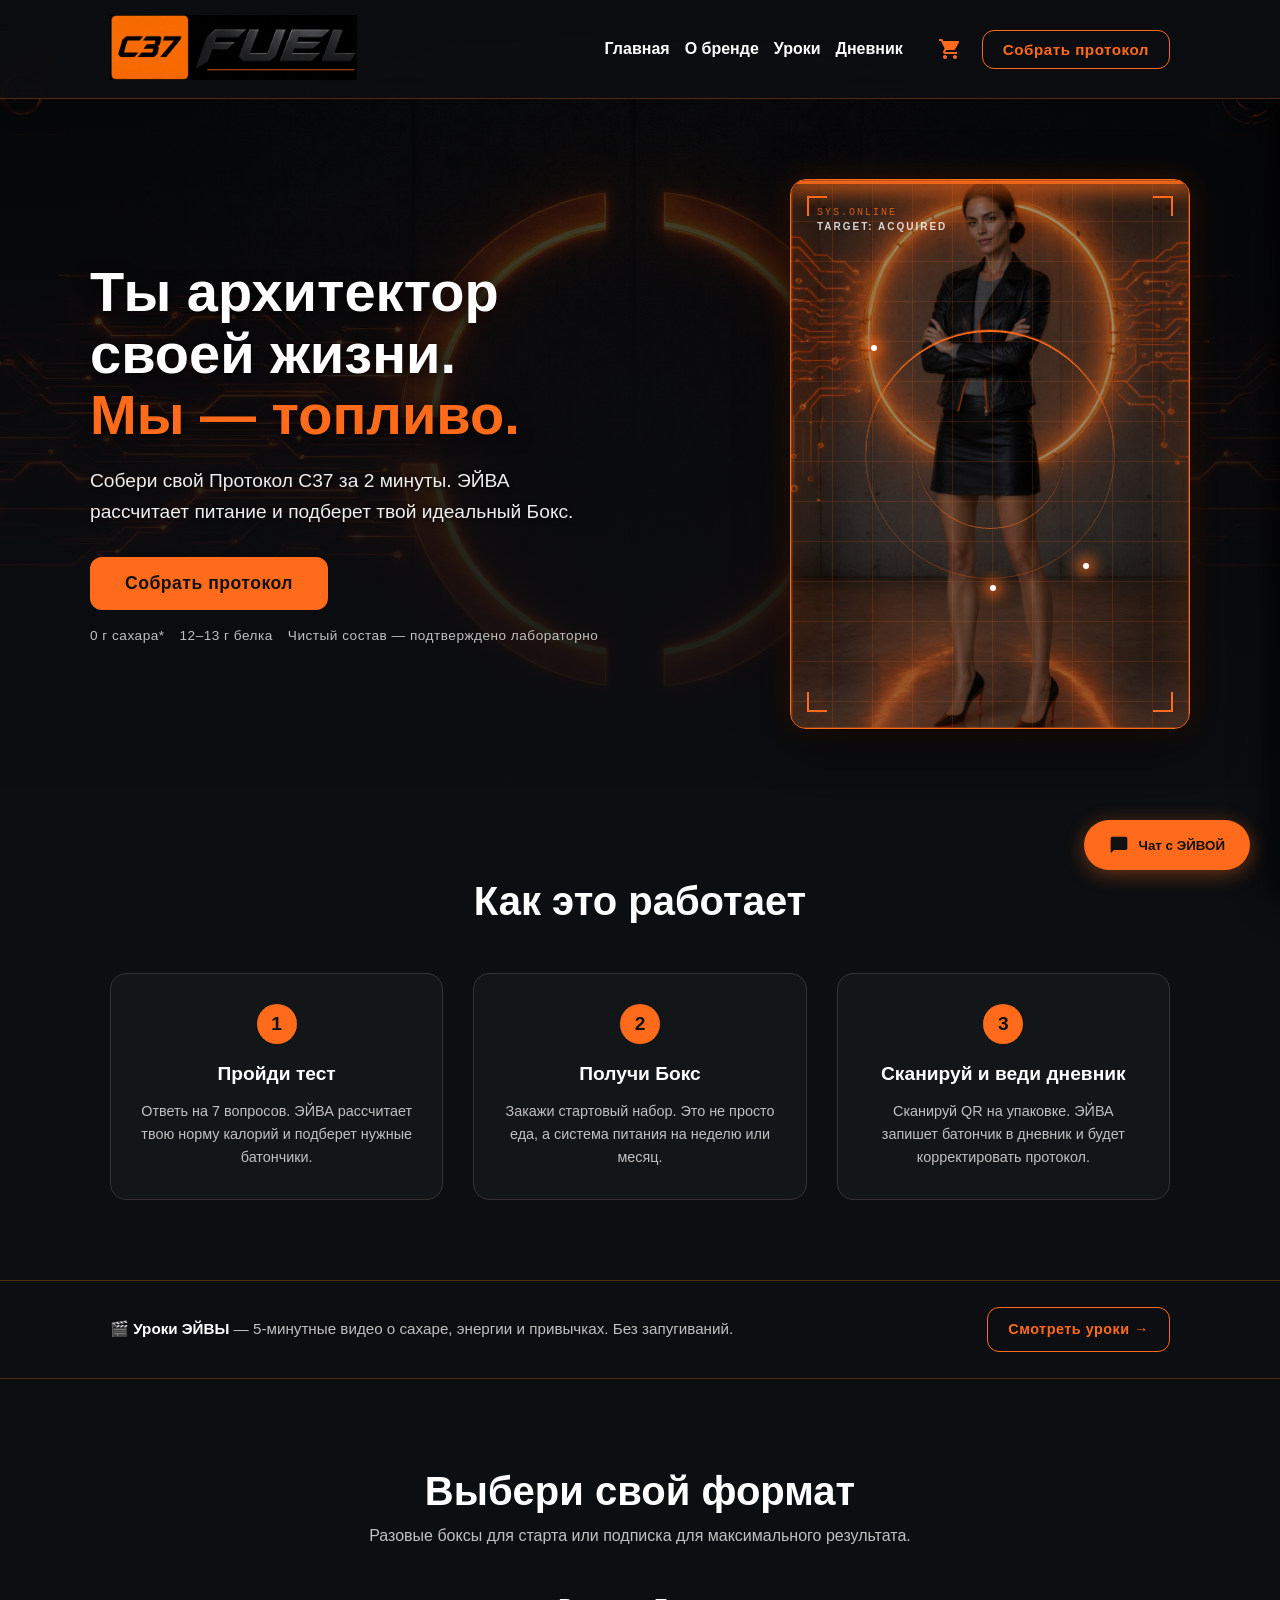
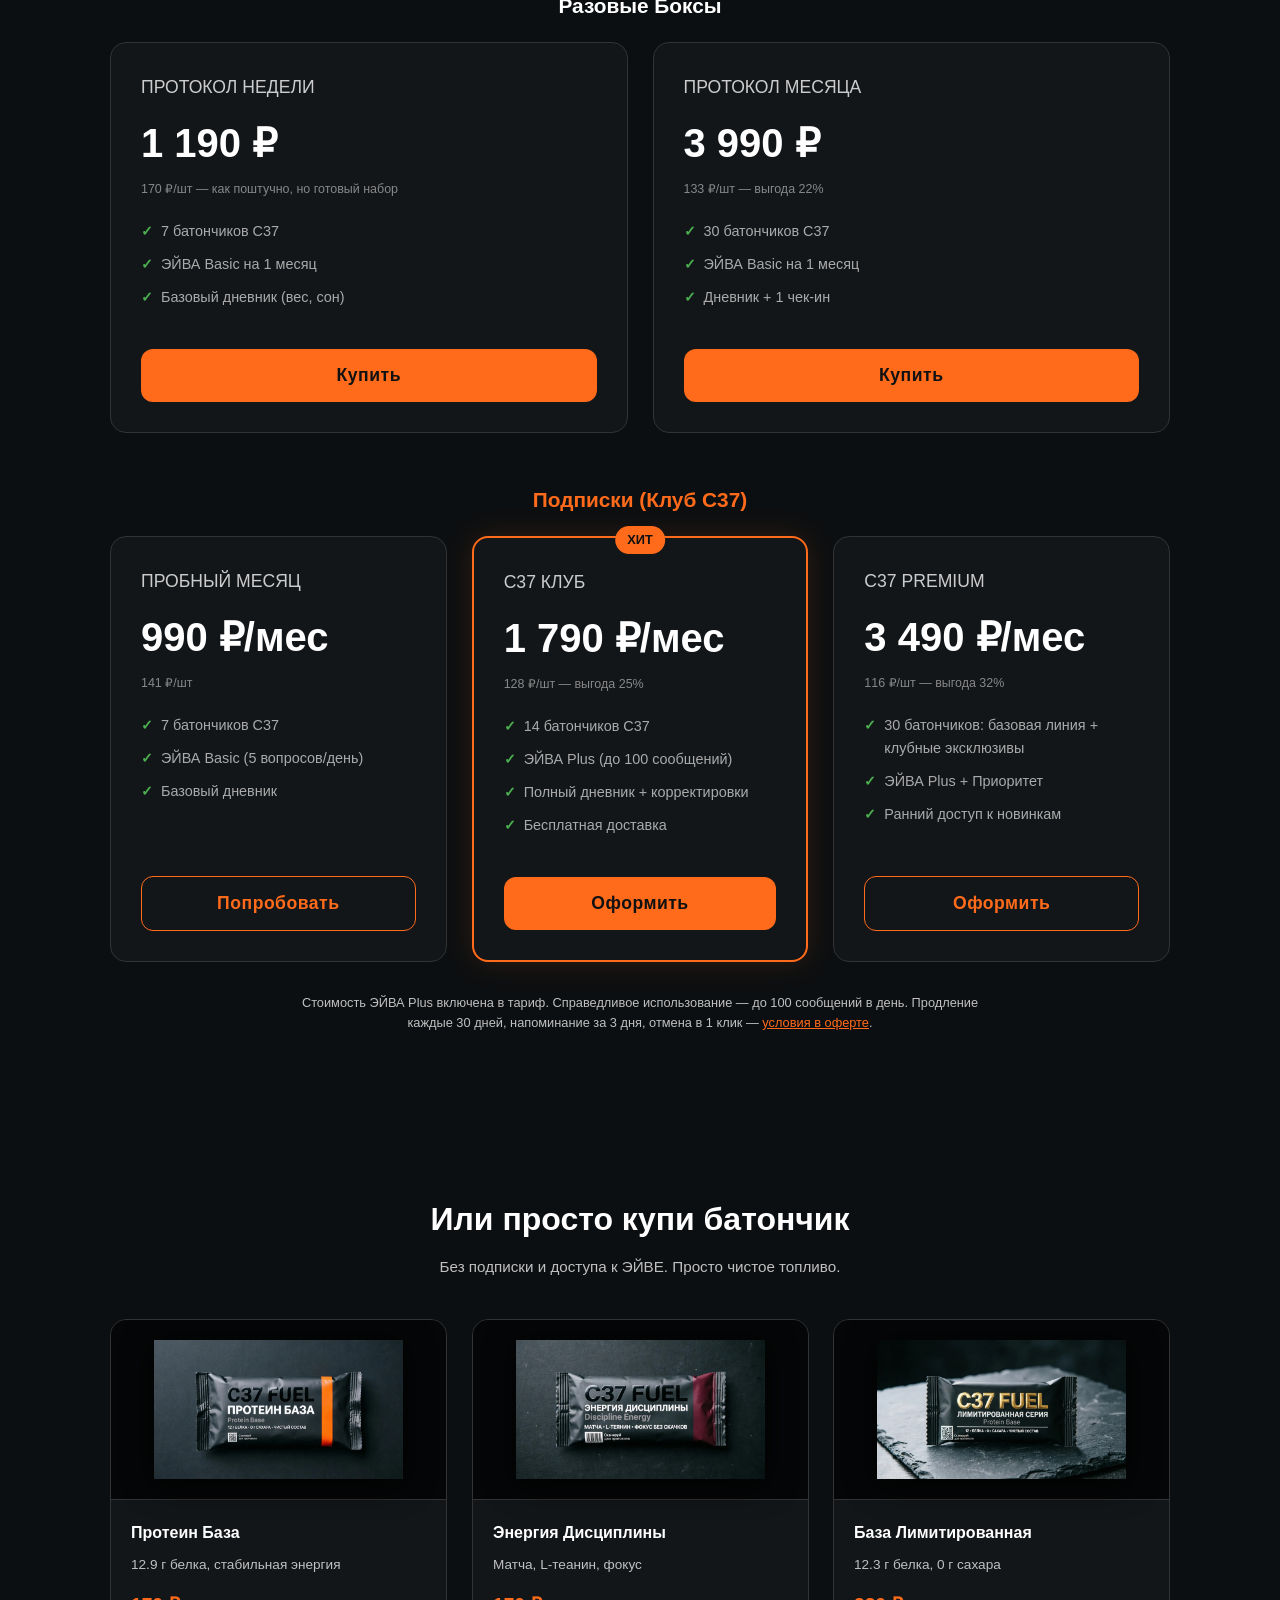
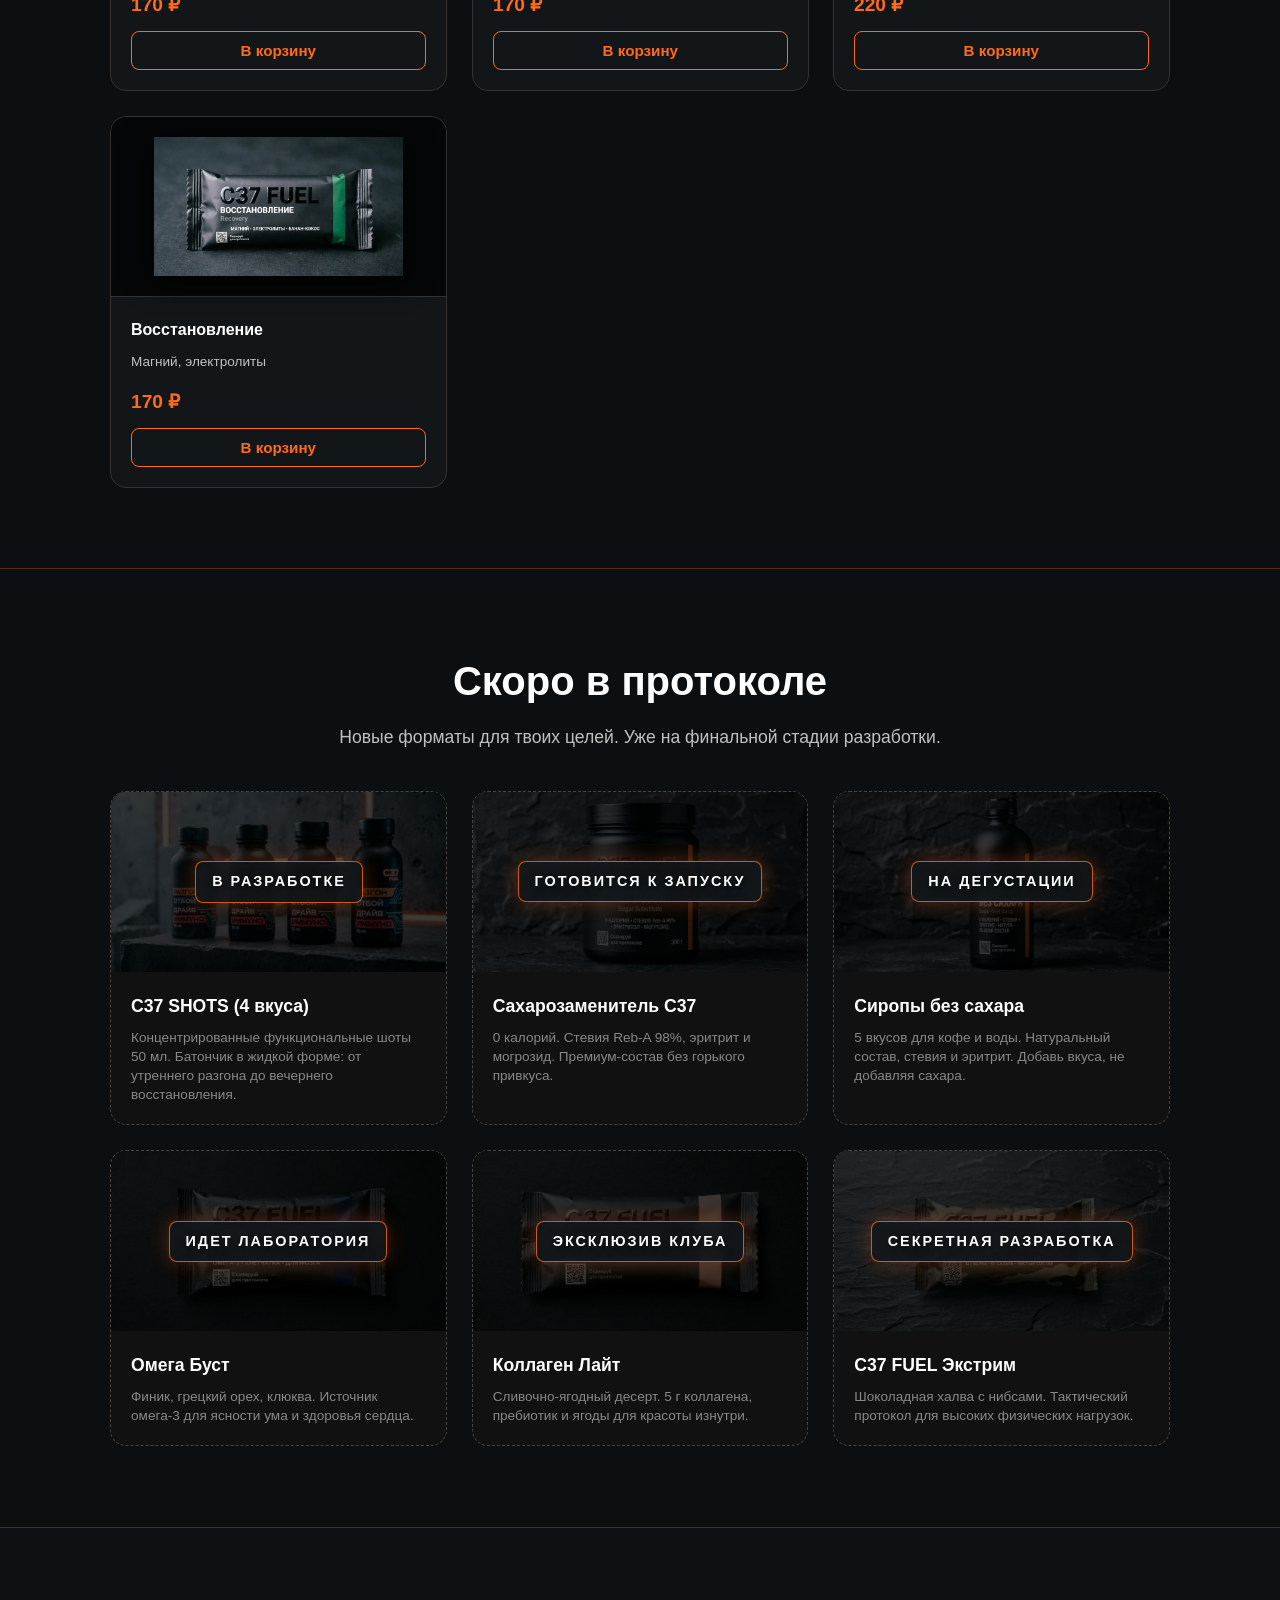
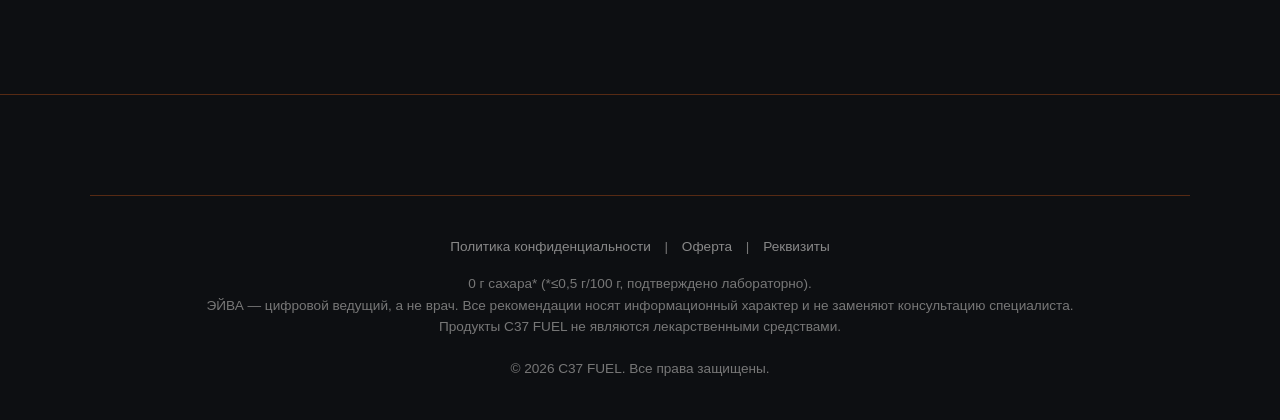
==== index.html @ e9b68088 "Add files via upload" ====
<!DOCTYPE html>
<html lang="ru">
<head>
<meta charset="UTF-8">
<meta name="viewport" content="width=device-width, initial-scale=1.0, maximum-scale=1.0, user-scalable=no">
<title>C37 FUEL — Функциональное питание и ИИ-нутрициолог ЭЙВА</title>
<link rel="icon" href="data:image/svg+xml,<svg xmlns='http://www.w3.org/2000/svg' viewBox='0 0 100 100'><rect width='100' height='100' rx='20' fill='%23FF6B1A'/><text x='50' y='72' font-size='55' font-family='Arial' font-weight='900' font-style='italic' fill='%23000' text-anchor='middle'>C37</text></svg>">
<link rel="stylesheet" href="style.css">
</head>
<body>

<div id="header-placeholder"></div>

<!-- 1. ГЛАВНЫЙ ЭКРАН -->
<section class="hero container">
    <div class="hero-text reveal">
        <h1>Ты архитектор<br>своей жизни.<br><span>Мы — топливо.</span></h1>
        <p>Собери свой Протокол C37 за 2 минуты. ЭЙВА рассчитает питание и подберет твой идеальный Бокс.</p>
        <button class="btn" onclick="playIntro()">Собрать протокол</button>
        <div class="trust-markers">
            <span>0 г сахара*</span>
            <span>12–13 г белка</span>
            <span>Чистый состав — подтверждено лабораторно</span>
        </div>
    </div>
    <div class="hero-image reveal">
        <div class="hero-img-box">
            <img src="eva_base.jpg" alt="ЭЙВА" onerror="this.src='eva.jpg'" loading="lazy">
            <div class="hud-overlay">
                <div class="hud-corner tl"></div>
                <div class="hud-corner tr"></div>
                <div class="hud-corner bl"></div>
                <div class="hud-corner br"></div>
                <div class="hud-text">SYS.ONLINE<br><span>TARGET: ACQUIRED</span></div>
                <div class="hud-scanline"></div>
                <div class="hud-radar"></div>
                <div class="hud-node n1"></div>
                <div class="hud-node n2"></div>
                <div class="hud-node n3"></div>
            </div>
        </div>
    </div>
</section>

<!-- 2. КАК ЭТО РАБОТАЕТ -->
<section class="how-it-works">
    <div class="container">
        <h2 class="reveal" style="text-align:center; font-size:2.5rem; font-weight:800; margin-bottom:40px;">Как это работает</h2>
        <div class="steps-grid reveal">
            <div class="step-card">
                <div class="step-num">1</div>
                <h3>Пройди тест</h3>
                <p>Ответь на 7 вопросов. ЭЙВА рассчитает твою норму калорий и подберет нужные батончики.</p>
            </div>
            <div class="step-card">
                <div class="step-num">2</div>
                <h3>Получи Бокс</h3>
                <p>Закажи стартовый набор. Это не просто еда, а система питания на неделю или месяц.</p>
            </div>
            <div class="step-card">
                <div class="step-num">3</div>
                <h3>Сканируй и веди дневник</h3>
                <p>Сканируй QR на упаковке. ЭЙВА запишет батончик в дневник и будет корректировать протокол.</p>
            </div>
        </div>
    </div>
</section>

<!-- 2.5. ТИЗЕР УРОКОВ -->
<section style="padding:26px 0; background:rgba(13,15,18,.7); border-bottom:1px solid rgba(255,107,26,.3);">
    <div class="container" style="display:flex; align-items:center; justify-content:space-between; gap:16px; flex-wrap:wrap;">
        <div style="font-size:.95rem; color:#c0c0c0;">🎬 <b style="color:#fff;">Уроки ЭЙВЫ</b> — 5-минутные видео о сахаре, энергии и привычках. Без запугиваний.</div>
        <a href="lessons.html" class="btn btn-outline" style="padding:10px 20px; font-size:.9rem;">Смотреть уроки →</a>
    </div>
</section>

<!-- 3. ТАРИФЫ (БОКСЫ И ПОДПИСКИ) -->
<section class="pricing-section" id="boxes">
    <div class="container">
        <h2 class="reveal" style="text-align:center; font-size:2.5rem; font-weight:800;">Выбери свой формат</h2>
        <p class="reveal" style="text-align:center; color:var(--text-muted); margin-bottom:40px;">Разовые боксы для старта или подписка для максимального результата.</p>
        
        <!-- Разовые Боксы -->
        <h3 class="reveal" style="color:#fff; margin-bottom:20px; font-size:1.3rem; text-align:center;">Разовые Боксы</h3>
        <div class="pricing-grid reveal">
            <div class="price-card">
                <div class="price-title">ПРОТОКОЛ НЕДЕЛИ</div>
                <div class="price-value">1 190 ₽</div>
                <div class="price-note">170 ₽/шт — как поштучно, но готовый набор</div>
                <ul class="price-features">
                    <li>7 батончиков C37</li>
                    <li>ЭЙВА Basic на 1 месяц</li>
                    <li>Базовый дневник (вес, сон)</li>
                </ul>
                <button class="btn" onclick="addToCart('ПРОТОКОЛ НЕДЕЛИ', 1190)">Купить</button>
            </div>
            <div class="price-card">
                <div class="price-title">ПРОТОКОЛ МЕСЯЦА</div>
                <div class="price-value">3 990 ₽</div>
                <div class="price-note">133 ₽/шт — выгода 22%</div>
                <ul class="price-features">
                    <li>30 батончиков C37</li>
                    <li>ЭЙВА Basic на 1 месяц</li>
                    <li>Дневник + 1 чек-ин</li>
                </ul>
                <button class="btn" onclick="addToCart('ПРОТОКОЛ МЕСЯЦА', 3990)">Купить</button>
            </div>
        </div>

        <!-- Подписки -->
        <h3 class="reveal" style="color:var(--accent); margin: 50px 0 20px; font-size:1.3rem; text-align:center;">Подписки (Клуб C37)</h3>
        <div class="pricing-grid reveal">
            <div class="price-card">
                <div class="price-title">ПРОБНЫЙ МЕСЯЦ</div>
                <div class="price-value">990 ₽/мес</div>
                <div class="price-note">141 ₽/шт</div>
                <ul class="price-features">
                    <li>7 батончиков C37</li>
                    <li>ЭЙВА Basic (5 вопросов/день)</li>
                    <li>Базовый дневник</li>
                </ul>
                <button class="btn btn-outline" onclick="addToCart('TRIAL ПОДПИСКА', 990)">Попробовать</button>
            </div>
            <div class="price-card popular">
                <div class="price-badge">ХИТ</div>
                <div class="price-title">С37 КЛУБ</div>
                <div class="price-value">1 790 ₽/мес</div>
                <div class="price-note">128 ₽/шт — выгода 25%</div>
                <ul class="price-features">
                    <li>14 батончиков C37</li>
                    <li>ЭЙВА Plus (до 100 сообщений)</li>
                    <li>Полный дневник + корректировки</li>
                    <li>Бесплатная доставка</li>
                </ul>
                <button class="btn" onclick="addToCart('ПОДПИСКА С37 КЛУБ', 1790)">Оформить</button>
            </div>
            <div class="price-card">
                <div class="price-title">С37 PREMIUM</div>
                <div class="price-value">3 490 ₽/мес</div>
                <div class="price-note">116 ₽/шт — выгода 32%</div>
                <ul class="price-features">
                    <li>30 батончиков: базовая линия + клубные эксклюзивы</li>
                    <li>ЭЙВА Plus + Приоритет</li>
                    <li>Ранний доступ к новинкам</li>
                </ul>
                <button class="btn btn-outline" onclick="addToCart('ПОДПИСКА PREMIUM', 3490)">Оформить</button>
            </div>
        </div>

        <!-- СНОСКА ПОСЛЕ ПОДПИСОК -->
        <p class="sub-note" style="text-align:center; max-width:700px; margin:30px auto 0; font-size:.8rem; color:#c0c0c0;">
            Стоимость ЭЙВА Plus включена в тариф. Справедливое использование — до 100 сообщений в день.
            Продление каждые 30 дней, напоминание за 3 дня, отмена в 1 клик — <a href="offer.html" style="color:#FF6B1A;">условия в оферте</a>.
        </p>

    </div>
</section>

<!-- 4. ПОЛКА (ПОШТУЧНО) -->
<section class="products">
    <div class="container">
        <h2 class="reveal">Или просто купи батончик</h2>
        <p class="products-sub reveal">Без подписки и доступа к ЭЙВЕ. Просто чистое топливо.</p>
        <div class="products-grid">
            <!-- Батончики (Волна 1) -->
            <div class="product-card reveal">
                <div class="product-img"><img src="bar_protein.jpg" alt="Протеин База" onerror="this.src='https://placehold.co/250x250/1E2226/FF6B1A?text=Фото'"></div>
                <div class="product-info">
                    <h4>Протеин База</h4>
                    <p>12.9 г белка, стабильная энергия</p>
                    <div class="price">170 ₽</div>
                    <button class="btn-small" onclick="addToCart('Протеин База', 170)">В корзину</button>
                </div>
            </div>
            <div class="product-card reveal">
                <div class="product-img"><img src="bar_energy.jpg" alt="Энергия Дисциплины" onerror="this.src='https://placehold.co/250x250/1E2226/FF6B1A?text=Фото'"></div>
                <div class="product-info">
                    <h4>Энергия Дисциплины</h4>
                    <p>Матча, L-теанин, фокус</p>
                    <div class="price">170 ₽</div>
                    <button class="btn-small" onclick="addToCart('Энергия Дисциплины', 170)">В корзину</button>
                </div>
            </div>
            <div class="product-card reveal">
                <div class="product-img"><img src="bar_limited.jpg" alt="База Лимитированная" onerror="this.src='https://placehold.co/250x250/1E2226/FF6B1A?text=Фото'"></div>
                <div class="product-info">
                    <h4>База Лимитированная</h4>
                    <p>12.3 г белка, 0 г сахара</p>
                    <div class="price">220 ₽</div>
                    <button class="btn-small" onclick="addToCart('База Лимитированная', 220)">В корзину</button>
                </div>
            </div>
            <div class="product-card reveal">
                <div class="product-img"><img src="bar_recovery.jpg" alt="Восстановление" onerror="this.src='https://placehold.co/250x250/1E2226/FF6B1A?text=Фото'"></div>
                <div class="product-info">
                    <h4>Восстановление</h4>
                    <p>Магний, электролиты</p>
                    <div class="price">170 ₽</div>
                    <button class="btn-small" onclick="addToCart('Восстановление', 170)">В корзину</button>
                </div>
            </div>
        </div>
    </div>
</section>

<!-- 4.5. АНОНСЫ НОВОЙ ПРОДУКЦИИ (ТИЗЕРЫ) -->
<section class="coming-soon" style="padding: 80px 0; background: rgba(13,15,18,0.8); border-bottom: 1px solid var(--border);">
    <div class="container">
        <h2 class="reveal" style="text-align:center; font-size:2.5rem; font-weight:800; margin-bottom:10px;">Скоро в протоколе</h2>
        <p class="reveal" style="text-align:center; color:var(--text-muted); margin-bottom:40px; font-size:1.1rem;">Новые форматы для твоих целей. Уже на финальной стадии разработки.</p>
        
        <div class="coming-soon-grid reveal">
            
            <!-- ШОТЫ -->
            <div class="teaser-card">
                <div class="teaser-img">
                    <img src="shots.jpg" alt="C37 SHOTS" onerror="this.src='https://placehold.co/400x200/1E2226/FF6B1A?text=C37+SHOTS'">
                    <div class="teaser-overlay"><span class="teaser-status-text">В разработке</span></div>
                </div>
                <div class="teaser-info">
                    <h4>C37 SHOTS (4 вкуса)</h4>
                    <p>Концентрированные функциональные шоты 50 мл. Батончик в жидкой форме: от утреннего разгона до вечернего восстановления.</p>
                </div>
            </div>

            <!-- САХАРОЗАМЕНИТЕЛЬ -->
            <div class="teaser-card">
                <div class="teaser-img">
                    <img src="sweetener.jpg" alt="Сахарозаменитель" onerror="this.src='https://placehold.co/400x200/1E2226/FF6B1A?text=Сахарозаменитель'">
                    <div class="teaser-overlay"><span class="teaser-status-text">Готовится к запуску</span></div>
                </div>
                <div class="teaser-info">
                    <h4>Сахарозаменитель C37</h4>
                    <p>0 калорий. Стевия Reb-A 98%, эритрит и могрозид. Премиум-состав без горького привкуса.</p>
                </div>
            </div>

            <!-- СИРОПЫ -->
            <div class="teaser-card">
                <div class="teaser-img">
                    <img src="syrup.jpg" alt="Сироп без сахара" onerror="this.src='https://placehold.co/400x200/1E2226/FF6B1A?text=Сироп'">
                    <div class="teaser-overlay"><span class="teaser-status-text">На дегустации</span></div>
                </div>
                <div class="teaser-info">
                    <h4>Сиропы без сахара</h4>
                    <p>5 вкусов для кофе и воды. Натуральный состав, стевия и эритрит. Добавь вкуса, не добавляя сахара.</p>
                </div>
            </div>

            <!-- ОМЕГА -->
            <div class="teaser-card">
                <div class="teaser-img">
                    <img src="bar_omega.jpg" alt="Омега Буст" onerror="this.src='https://placehold.co/400x200/1E2226/FF6B1A?text=Омега+Буст'">
                    <div class="teaser-overlay"><span class="teaser-status-text">Идет лаборатория</span></div>
                </div>
                <div class="teaser-info">
                    <h4>Омега Буст</h4>
                    <p>Финик, грецкий орех, клюква. Источник омега-3 для ясности ума и здоровья сердца.</p>
                </div>
            </div>

            <!-- КОЛЛАГЕН -->
            <div class="teaser-card">
                <div class="teaser-img">
                    <img src="bar_collagen.jpg" alt="Коллаген Лайт" onerror="this.src='https://placehold.co/400x200/1E2226/FF6B1A?text=Коллаген+Лайт'">
                    <div class="teaser-overlay"><span class="teaser-status-text">Эксклюзив клуба</span></div>
                </div>
                <div class="teaser-info">
                    <h4>Коллаген Лайт</h4>
                    <p>Сливочно-ягодный десерт. 5 г коллагена, пребиотик и ягоды для красоты изнутри.</p>
                </div>
            </div>

            <!-- ЭКСТРИМ -->
            <div class="teaser-card">
                <div class="teaser-img">
                    <img src="bar_extreme.jpg" alt="Экстрим" onerror="this.src='https://placehold.co/400x200/1E2226/FF6B1A?text=Экстрим'">
                    <div class="teaser-overlay"><span class="teaser-status-text">Секретная разработка</span></div>
                </div>
                <div class="teaser-info">
                    <h4>C37 FUEL Экстрим</h4>
                    <p>Шоколадная халва с нибсами. Тактический протокол для высоких физических нагрузок.</p>
                </div>
            </div>

        </div>
    </div>
</section>

<!-- 5. ЧЕСТНЫЙ СОСТАВ -->
<section class="trust">
    <div class="container trust-content reveal">
        <h2>Чистый состав. Подтверждено.</h2>
        <p>Мы не пишем «полезно» — мы показываем цифры. Сканируй QR-код на упаковке, чтобы увидеть реальные лабораторные тесты каждой партии.</p>
        <ul class="trust-list">
            <li>Реальное содержание белка</li>
            <li>0 г сахара (подтверждено)</li>
            <li>Без тяжелых металлов</li>
        </ul>
    </div>
</section>

<!-- 6. КВИЗ -->
<section id="quiz" class="quiz-section container">
    <div class="quiz-container">
        <div class="progress-bar"><div class="progress-fill" id="progress"></div></div>
        <div id="quiz-content"></div>
        <div class="nav-buttons">
            <button class="btn btn-outline" id="prevBtn" onclick="prevStep()" style="display:none;">Назад</button>
            <button class="btn" id="nextBtn" onclick="nextStep()">Далее</button>
        </div>
    </div>
</section>

<!-- ЧАТ -->
<button id="chat-btn" onclick="toggleChat()" aria-label="Открыть чат с Эйвой">
    <svg viewBox="0 0 24 24"><path d="M20 2H4c-1.1 0-2 .9-2 2v18l4-4h14c1.1 0 2-.9 2-2V4c0-1.1-.9-2-2-2z"/></svg>
    Чат с ЭЙВОЙ
</button>
<div id="chat-window">
    <div class="chat-header">
        <img src="eva_avatar.jpg" alt="ЭЙВА" class="chat-avatar" onerror="this.src='https://placehold.co/45x45/2A2F35/FF6B1A?text=Э'">
        <div><div class="chat-name">ЭЙВА</div><div class="chat-status">В сети</div></div>
        <button class="close-chat" onclick="toggleChat()">✕</button>
    </div>
    <div class="chat-messages" id="chat-messages">
        <div class="message-eva">Привет. Я ЭЙВА. Твой цифровой наставник. ЭЙВА — цифровой ведущий, а не врач. Чем помочь?</div>
    </div>
    <div class="chat-input">
        <input type="text" id="chat-input-field" placeholder="Написать..." onkeypress="handleEnter(event)">
        <button onclick="sendMessage()">➤</button>
    </div>
</div>

<div id="footer-placeholder"></div>

<script src="script.js"></script>
<script>
    async function loadComponents() {
        try {
            const headerRes = await fetch('header.html');
            document.getElementById('header-placeholder').innerHTML = await headerRes.text();
            const footerRes = await fetch('footer.html');
            document.getElementById('footer-placeholder').innerHTML = await footerRes.text();
            if (typeof updateCartCount === 'function') updateCartCount();
            if (typeof renderStep === 'function') renderStep();
            
            const revealElements = document.querySelectorAll('.reveal');
            const revealOnScroll = new IntersectionObserver(function(entries, observer) {
                entries.forEach(entry => {
                    if (!entry.isIntersecting) return;
                    entry.target.classList.add('active');
                    observer.unobserve(entry.target);
                });
            }, { threshold: 0.15 });
            revealElements.forEach(el => revealOnScroll.observe(el));
        } catch (error) { console.error('Ошибка загрузки:', error); }
    }
    loadComponents();
</script>
</body>
</html>
---- style.css ----
:root {
    --bg-base: #0d0f12;
    --bg-card: rgba(20, 24, 28, 0.85);
    --text-main: #FFFFFF;
    --text-muted: #c0c0c0;
    --accent: #FF6B1A;
    --border: rgba(255, 107, 26, 0.3);
    --green: #4CAF50;
}

* { margin: 0; padding: 0; box-sizing: border-box; font-family: 'Inter', 'Manrope', 'Segoe UI', Roboto, Helvetica, Arial, sans-serif; }

@media (max-width: 768px) {
    .site-logo { width: 110px; }
}

body { 
    background-color: var(--bg-base); 
    color: var(--text-main); 
    line-height: 1.6; 
    overflow-x: hidden; 
    position: relative; 
    padding-bottom: env(safe-area-inset-bottom);
}

body::before {
    content: ""; position: fixed; top: 0; left: 0; width: 100%; height: 100%; z-index: -2;
    background-image: url('bg.jpg'); background-size: cover; background-position: center center; background-repeat: no-repeat;
    filter: brightness(0.45) contrast(1.1); 
}

body::after {
    content: ""; position: fixed; top: 0; left: 0; width: 100%; height: 100%; z-index: -1;
    background: linear-gradient(to bottom, rgba(13, 15, 18, 0.3) 0%, rgba(13, 15, 18, 0.7) 50%, rgba(13, 15, 18, 0.95) 100%);
    pointer-events: none;
}

.container { max-width: 1100px; margin: 0 auto; padding: 0 20px; position: relative; z-index: 2; }

/* --- АНИМАЦИИ КНОПОК --- */
.btn { 
    background-color: var(--accent); color: #111; border: none; padding: 16px 35px; font-size: 1.1rem; font-weight: bold; 
    border-radius: 12px; cursor: pointer; display: inline-flex; justify-content: center; align-items: center; text-decoration: none; 
    letter-spacing: 0.5px;
    transition: all 0.3s cubic-bezier(0.25, 0.8, 0.25, 1);
    position: relative; overflow: hidden;
}
.btn:hover { background-color: #FF8C42; transform: translateY(-2px) scale(1.02); box-shadow: 0 8px 25px rgba(255, 107, 26, 0.6); }
.btn:active { transform: translateY(1px) scale(0.98); box-shadow: 0 2px 10px rgba(255, 107, 26, 0.4); }

.btn-outline { background: transparent; border: 1px solid var(--accent); color: var(--accent); }
.btn-outline:hover { background: rgba(255, 107, 26, 0.1); color: var(--accent); box-shadow: 0 0 15px rgba(255, 107, 26, 0.2); transform: translateY(-2px); }
.btn-outline:active { transform: translateY(1px); }

.btn-small { 
    background: transparent; border: 1px solid var(--accent); color: var(--accent); padding: 10px 15px; border-radius: 8px; 
    cursor: pointer; font-weight: 600; width: 100%; font-size: 0.95rem; 
    transition: all 0.3s cubic-bezier(0.25, 0.8, 0.25, 1);
}
.btn-small:hover { background: var(--accent); color: #111; transform: translateY(-1px); box-shadow: 0 4px 15px rgba(255, 107, 26, 0.3); }
.btn-small:active { transform: translateY(1px) scale(0.98); }

header { padding: 15px 0; border-bottom: 1px solid var(--border); position: sticky; top: 0; background: rgba(13, 15, 18, 0.85); backdrop-filter: blur(15px); z-index: 100; }
.header-content { display: flex; justify-content: space-between; align-items: center; }
.logo { display: flex; align-items: center; gap: 15px; line-height: 1; }
.cart-icon-btn { background: transparent; border: none; cursor: pointer; position: relative; color: #fff; display: flex; align-items: center; gap: 8px; transition: transform 0.2s; }
.cart-icon-btn:hover { transform: scale(1.1); }
.cart-icon-btn svg { width: 24px; height: 24px; fill: var(--accent); }
.cart-count { background: var(--accent); color: #111; font-weight: bold; border-radius: 50%; width: 20px; height: 20px; display: flex; align-items: center; justify-content: center; font-size: 0.8rem; position: absolute; top: -8px; right: -8px; }

/* --- HERO С HUD (ЖЕЛЕЗНЫЙ ЧЕЛОВЕК) --- */
.hero { padding: 80px 0 60px; display: flex; align-items: center; justify-content: space-between; gap: 40px; }
.hero-text { flex: 1; }
.hero-text h1 { font-size: 3.5rem; line-height: 1.1; margin-bottom: 20px; text-shadow: 0 4px 15px rgba(0,0,0,0.8); font-weight: 900;}
.hero-text h1 span { color: var(--accent); }
.hero-text p { font-size: 1.2rem; color: #eee; margin-bottom: 30px; max-width: 500px; text-shadow: 0 2px 5px rgba(0,0,0,0.8); }

.hero-image { flex: 1; display: flex; justify-content: flex-end; position: relative; }
.hero-img-box { 
    width: 100%; max-width: 400px; height: 550px; border: 1px solid var(--accent); border-radius: 16px; 
    background: #000; position: relative; overflow: hidden; display: flex; align-items: center; justify-content: center; 
    box-shadow: 0 10px 50px rgba(0,0,0,0.8), 0 0 30px rgba(255, 107, 26, 0.2);
}
.hero-img-box img { width: 100%; height: 100%; object-fit: cover; opacity: 0.6; z-index: 1; }

/* HUD-Элементы */
.hud-overlay { 
    position: absolute; top: 0; left: 0; width: 100%; height: 100%; pointer-events: none; z-index: 5; 
    background-image: linear-gradient(rgba(255, 107, 26, 0.15) 1px, transparent 1px), linear-gradient(90deg, rgba(255, 107, 26, 0.15) 1px, transparent 1px);
    background-size: 40px 40px;
    border: 1px solid rgba(255, 107, 26, 0.4);
    box-shadow: inset 0 0 50px rgba(255, 107, 26, 0.2);
}
.hud-corner { position: absolute; width: 20px; height: 20px; border: 2px solid var(--accent); z-index: 6; }
.hud-corner.tl { top: 15px; left: 15px; border-right: none; border-bottom: none; }
.hud-corner.tr { top: 15px; right: 15px; border-left: none; border-bottom: none; }
.hud-corner.bl { bottom: 15px; left: 15px; border-right: none; border-top: none; }
.hud-corner.br { bottom: 15px; right: 15px; border-left: none; border-top: none; }
.hud-text { position: absolute; top: 25px; left: 25px; color: var(--accent); font-family: monospace; font-size: 10px; letter-spacing: 2px; line-height: 1.4; text-transform: uppercase; opacity: 0.8; z-index: 6; }
.hud-text span { color: #fff; font-weight: bold; animation: blink 1s infinite alternate; }
.hud-scanline { position: absolute; top: 0; left: 0; width: 100%; height: 3px; background: var(--accent); box-shadow: 0 0 20px 5px var(--accent); animation: scan 7s linear infinite; opacity: 0.9; z-index: 7; }
.hud-radar { position: absolute; top: 50%; left: 50%; width: 250px; height: 250px; transform: translate(-50%, -50%); border-radius: 50%; border: 1px solid rgba(255, 107, 26, 0.3); z-index: 4; }
.hud-radar::before { content: ""; position: absolute; top: 0; left: 0; width: 100%; height: 100%; border-radius: 50%; border-top: 2px solid var(--accent); animation: spin 6s linear infinite; }
.hud-radar::after { content: ""; position: absolute; top: 20%; left: 20%; width: 60%; height: 60%; border-radius: 50%; border-bottom: 1px solid rgba(255, 107, 26, 0.6); animation: spin 8s linear infinite reverse; }
.hud-node { position: absolute; width: 6px; height: 6px; background: #fff; border-radius: 50%; box-shadow: 0 0 15px 5px var(--accent); z-index: 6; }
.hud-node.n1 { top: 30%; left: 20%; animation: pulse 1.5s infinite alternate; }
.hud-node.n2 { top: 70%; right: 25%; animation: pulse 2s infinite alternate 0.5s; }
.hud-node.n3 { bottom: 25%; left: 50%; animation: pulse 1.8s infinite alternate 1s; }

@keyframes scan { 0% { top: -5%; opacity: 0; } 10% { opacity: 1; } 90% { opacity: 1; } 100% { top: 105%; opacity: 0; } }
@keyframes spin { 100% { transform: rotate(360deg); } }
@keyframes pulse { 0% { transform: scale(0.8); opacity: 0.5; box-shadow: 0 0 0px var(--accent); } 100% { transform: scale(1.5); opacity: 1; box-shadow: 0 0 20px 8px var(--accent); } }
@keyframes blink { 0% { opacity: 1; } 100% { opacity: 0.3; } }

.trust-markers { font-size: 0.85rem; color: var(--text-muted); margin-top: 15px; letter-spacing: 0.5px; display: flex; gap: 15px; }

/* --- SCROLL REVEAL --- */
.reveal { opacity: 0; transform: translateY(40px); transition: all 0.8s cubic-bezier(0.5, 0, 0, 1); will-change: opacity, transform; }
.reveal.active { opacity: 1; transform: translateY(0); }

/* БОКСЫ */
.boxes { padding: 80px 0; background: rgba(13, 15, 18, 0.8); border-bottom: 1px solid var(--border); }
.boxes h2 { text-align: center; font-size: 2.5rem; margin-bottom: 10px; font-weight: 800;}
.boxes-sub { text-align: center; color: var(--text-muted); margin-bottom: 50px; font-size: 1.1rem; }
.boxes-grid { display: grid; grid-template-columns: 1fr 1fr; gap: 30px; max-width: 900px; margin: 0 auto; }
.box-card { background: var(--bg-card); border: 1px solid #333; border-radius: 16px; padding: 40px; display: flex; flex-direction: column; position: relative; overflow: hidden; transition: border-color 0.3s, box-shadow 0.3s; }
.box-card:hover { border-color: var(--accent); box-shadow: 0 10px 40px rgba(255, 107, 26, 0.1); }
.box-card.popular { border: 2px solid var(--accent); transform: scale(1.02); }
.box-badge { position: absolute; top: 0; right: 0; background: var(--accent); color: #111; padding: 5px 15px; font-weight: bold; font-size: 0.8rem; border-bottom-left-radius: 12px; }
.box-title { font-size: 1.8rem; font-weight: 900; color: #fff; margin-bottom: 10px; }
.box-desc { color: var(--text-muted); font-size: 0.95rem; margin-bottom: 25px; flex-grow: 1; }
.box-price { font-size: 2.5rem; font-weight: 900; color: var(--accent); margin-bottom: 5px; }
.box-price-old { font-size: 1.2rem; text-decoration: line-through; color: #777; margin-bottom: 20px; }
.box-features { list-style: none; margin-bottom: 30px; }
.box-features li { color: #ddd; font-size: 0.95rem; margin-bottom: 10px; display: flex; align-items: center; gap: 8px; }
.box-features li::before { content: "✓"; color: var(--green); font-weight: bold; }

/* ПОДПИСКИ */
.subscriptions { padding: 80px 0; background: rgba(13, 15, 18, 0.6); border-bottom: 1px solid var(--border); }
.subs-grid { display: grid; grid-template-columns: 1fr 1fr; gap: 30px; max-width: 900px; margin: 0 auto; align-items: stretch; }
.sub-card { background: linear-gradient(135deg, rgba(42, 47, 53, 0.9) 0%, rgba(30, 34, 38, 0.9) 100%); border: 1px solid #444; border-radius: 16px; padding: 35px; display: flex; flex-direction: column; transition: transform 0.3s; }
.sub-card:hover { transform: translateY(-5px); }
.sub-card.premium { border-color: var(--accent); box-shadow: 0 0 30px rgba(255, 107, 26, 0.15); }
.sub-title { font-size: 1.5rem; font-weight: 800; color: #fff; margin-bottom: 10px; }
.sub-price { font-size: 2rem; font-weight: 900; color: var(--accent); margin-bottom: 20px; }
.sub-desc { color: var(--text-muted); font-size: 0.95rem; margin-bottom: 25px; flex-grow: 1; }

/* КОНСТРУКТОР */
.products { padding: 80px 0; background: rgba(13, 15, 18, 0.6); border-bottom: 1px solid var(--border); }
.products h2 { text-align: center; font-size: 2rem; margin-bottom: 10px; font-weight: 800;}
.products-sub { text-align: center; color: var(--text-muted); margin-bottom: 40px; font-size: 0.95rem; }
.products-grid { display: grid; grid-template-columns: repeat(auto-fit, minmax(250px, 1fr)); gap: 25px; }
.product-card { background: var(--bg-card); backdrop-filter: blur(10px); border: 1px solid #333; border-radius: 16px; overflow: hidden; display: flex; flex-direction: column; transition: transform 0.3s, border-color 0.3s; }
.product-card:hover { transform: translateY(-5px); border-color: var(--accent); }
.product-img { width: 100%; height: 180px; background: rgba(0,0,0,0.7); display: flex; align-items: center; justify-content: center; border-bottom: 1px solid #333; padding: 20px; }
.product-img img { width: 100%; height: 100%; object-fit: contain; filter: drop-shadow(0 5px 15px rgba(0,0,0,0.9)); cursor: zoom-in; transition: transform 0.3s ease; }
.product-img img:hover { transform: scale(1.08); }
.product-info { padding: 20px; display: flex; flex-direction: column; flex-grow: 1; }
.product-info h4 { font-size: 1rem; margin-bottom: 8px; font-weight: 700;}
.product-info p { color: var(--text-muted); font-size: 0.85rem; margin-bottom: 15px; flex-grow: 1;}
.product-info .price { font-size: 1.2rem; font-weight: 800; color: var(--accent); margin-bottom: 10px;}
.product-info .price span { font-size: 0.8rem; color: #777; font-weight: normal; text-decoration: line-through; margin-left: 5px;}

/* АНОНСЫ */
.coming-soon { padding: 80px 0; background: rgba(13, 15, 18, 0.8); border-bottom: 1px solid var(--border); }
.coming-soon h2 { text-align: center; font-size: 2.5rem; margin-bottom: 40px; font-weight: 800;}
.shots-grid { display: grid; grid-template-columns: repeat(auto-fit, minmax(240px, 1fr)); gap: 25px; margin-bottom: 40px; }
.shot-card { background: rgba(20, 24, 28, 0.95); border: 1px solid #333; border-radius: 16px; padding: 25px; text-align: left; position: relative; overflow: hidden; display: flex; flex-direction: column;}
.shot-card::before { content: ""; position: absolute; top: 0; left: 0; width: 100%; height: 4px; }
.shot-card.orange::before { background: #FF6B1A; }
.shot-card.blue::before { background: #2C3E50; }
.shot-card.burgundy::before { background: #800020; }
.shot-card.red::before { background: #D32F2F; }
.shot-name { font-size: 1.4rem; font-weight: 900; margin-bottom: 5px; color: #fff; letter-spacing: 1px;}
.shot-sub { font-size: 0.85rem; color: var(--accent); font-weight: bold; margin-bottom: 15px; text-transform: uppercase;}
.shot-actives { font-size: 0.85rem; color: var(--text-muted); margin-bottom: 20px; line-height: 1.5; flex-grow: 1;}
.shot-actives span { color: #fff; font-weight: bold;}
.shot-badge { display: inline-block; padding: 4px 10px; border-radius: 4px; font-size: 0.75rem; font-weight: bold; background: #333; color: #fff; margin-bottom: 15px;}
.other-coming { display: grid; grid-template-columns: 1fr 1fr; gap: 25px; }
.coming-card { background: linear-gradient(135deg, rgba(42, 47, 53, 0.5) 0%, rgba(30, 34, 38, 0.8) 100%); border: 1px dashed var(--border); padding: 25px; border-radius: 12px; text-align: center; display: flex; flex-direction: column; justify-content: space-between;}
.coming-card h3 { color: var(--accent); margin-bottom: 10px; font-size: 1.3rem; }
.coming-card p { color: var(--text-muted); margin-bottom: 15px; font-size: 0.9rem;}
.coming-date { color: var(--accent); font-weight: bold; margin-bottom: 20px; font-size: 0.9rem;}

/* КВИЗ */
.quiz-section { padding: 60px 0 80px; display: none; } 
.quiz-container { background: var(--bg-card); backdrop-filter: blur(15px); border: 1px solid var(--border); border-radius: 16px; padding: 40px; max-width: 700px; margin: 0 auto; box-shadow: 0 10px 40px rgba(0,0,0,0.8); }
.progress-bar { width: 100%; height: 4px; background: #333; border-radius: 2px; margin-bottom: 30px; }
.progress-fill { height: 100%; background: var(--accent); width: 0%; transition: width 0.4s ease; border-radius: 2px; box-shadow: 0 0 10px var(--accent); }
.question-text { font-size: 1.6rem; margin-bottom: 25px; font-weight: 700; }
.options { display: flex; flex-direction: column; gap: 12px; }
.option-btn { background: rgba(0,0,0,0.6); border: 1px solid #444; color: var(--text-main); padding: 16px; text-align: left; border-radius: 10px; cursor: pointer; font-size: 1.05rem; transition: all 0.2s; }
.option-btn:hover { border-color: var(--accent); background: rgba(255, 107, 26, 0.1); }
.option-btn.selected { background: var(--accent); color: #111; border-color: var(--accent); font-weight: bold; }
.quiz-group { display: flex; flex-direction: column; gap: 15px; margin-bottom: 20px; }
.quiz-group label { font-size: 0.9rem; color: var(--text-muted); display: block; margin-bottom: 5px;}
.quiz-group input { background: rgba(0,0,0,0.6); border: 1px solid #444; padding: 16px; color: var(--text-main); border-radius: 10px; font-size: 1.05rem; outline: none; width: 100%; transition: border-color 0.2s;}
.quiz-group input:focus { border-color: var(--accent); }
.row-2 { display: grid; grid-template-columns: 1fr 1fr; gap: 15px; }
.nav-buttons { display: flex; gap: 15px; justify-content: space-between; margin-top: 30px; }
.result-grid { display: grid; grid-template-columns: 1fr 1fr; gap: 20px; margin: 30px 0; }
.result-card { background: rgba(0,0,0,0.6); padding: 25px; border-radius: 12px; border-left: 4px solid var(--accent); }
.result-card h3 { font-size: 0.9rem; color: var(--text-muted); text-transform: uppercase; letter-spacing: 1px; }
.result-card .value { font-size: 2rem; font-weight: 900; color: var(--accent); margin-top: 5px; }
.disclaimer { font-size: 0.85rem; color: #777; text-align: center; margin-top: 30px; line-height: 1.4; }

/* FOOTER */
footer { padding: 40px 0; border-top: 1px solid var(--border); text-align: center; color: #777; font-size: 0.85rem; background: var(--bg-base); position: relative; z-index: 2; }
footer a { color: #888; text-decoration: none; margin: 0 10px; transition: color 0.2s;}
footer a:hover { color: var(--accent); }

/* МОДАЛЬНОЕ ОКНО ДЛЯ КАРТИНОК (LIGHTBOX) */
.image-lightbox { position: fixed; top: 0; left: 0; width: 100%; height: 100%; background: rgba(0,0,0,0.9); z-index: 10000; display: none; justify-content: center; align-items: center; cursor: zoom-out; opacity: 0; transition: opacity 0.3s ease; backdrop-filter: blur(5px); }
.image-lightbox.active { display: flex; opacity: 1; }
.image-lightbox img { max-width: 90%; max-height: 90vh; border-radius: 16px; border: 2px solid var(--accent); box-shadow: 0 0 50px rgba(255, 107, 26, 0.3); transform: scale(0.9); transition: transform 0.3s cubic-bezier(0.175, 0.885, 0.32, 1.275); }
.image-lightbox.active img { transform: scale(1); }

/* КОРЗИНА */
.cart-overlay { position: fixed; top: 0; left: 0; width: 100%; height: 100%; background: rgba(0,0,0,0.7); backdrop-filter: blur(3px); z-index: 9998; display: none; opacity: 0; transition: opacity 0.3s; }
.cart-overlay.active { display: block; opacity: 1; }
.cart-sidebar { position: fixed; top: 0; right: -400px; width: 100%; max-width: 400px; height: 100%; background: var(--bg-base); border-left: 1px solid var(--accent); z-index: 9999; transition: right 0.3s ease; display: flex; flex-direction: column; box-shadow: -10px 0 30px rgba(0,0,0,0.8); }
.cart-sidebar.active { right: 0; }
.cart-header { padding: 20px; border-bottom: 1px solid #333; display: flex; justify-content: space-between; align-items: center; }
.cart-header h3 { font-size: 1.5rem; color: var(--accent); }
.close-cart { background: none; border: none; color: #aaa; font-size: 1.5rem; cursor: pointer; transition: color 0.2s;}
.close-cart:hover { color: var(--accent); }
.cart-items { flex-grow: 1; overflow-y: auto; padding: 20px; display: flex; flex-direction: column; gap: 15px; }
.cart-item { display: flex; justify-content: space-between; align-items: center; background: var(--bg-card); padding: 15px; border-radius: 8px; border: 1px solid #333;}
.cart-item-info h4 { font-size: 1rem; margin-bottom: 5px; }
.cart-item-info p { color: var(--accent); font-weight: bold; }
.cart-item-actions { display: flex; align-items: center; gap: 10px; }
.cart-item-actions button { background: #333; border: none; color: #fff; width: 25px; height: 25px; border-radius: 4px; cursor: pointer; transition: background 0.2s; }
.cart-item-actions button:hover { background: var(--accent); color: #000; }
.checkout-form { padding: 20px; border-top: 1px solid #333; background: rgba(20, 24, 28, 0.95); display: none; }
.checkout-form.active { display: block; }
.form-group { margin-bottom: 15px; }
.form-group label { display: block; font-size: 0.85rem; color: var(--text-muted); margin-bottom: 5px; }
.form-group input, .form-group select { width: 100%; padding: 12px; background: #000; border: 1px solid #444; color: #fff; border-radius: 8px; outline: none; transition: border-color 0.2s;}
.form-group input:focus, .form-group select:focus { border-color: var(--accent); }
.pd-consent { display: flex; align-items: flex-start; gap: 8px; font-size: 0.8rem; color: var(--text-muted); margin-bottom: 15px; line-height: 1.4; }
.pd-consent input { margin-top: 3px; width: auto; }
.pd-consent a { color: var(--accent); text-decoration: none; }
.cart-footer { padding: 20px; border-top: 1px solid #333; }
.cart-total { display: flex; justify-content: space-between; font-size: 1.2rem; font-weight: bold; margin-bottom: 15px; }
.cart-warning { color: #ffcc00; font-size: 0.85rem; margin-bottom: 10px; display: none; line-height: 1.3; }

/* МОДАЛЬНОЕ ОКНО ДЛЯ OZON */
.ozon-modal { position: fixed; top: 0; left: 0; width: 100%; height: 100%; background: rgba(0,0,0,0.9); z-index: 10000; display: none; justify-content: center; align-items: center; }
.ozon-modal-content { background: var(--bg-card); border: 1px solid var(--accent); border-radius: 16px; padding: 40px; max-width: 400px; text-align: center; position: relative; }
.close-ozon { position: absolute; top: 15px; right: 15px; background: none; border: none; color: #aaa; font-size: 1.5rem; cursor: pointer; transition: color 0.2s;}
.close-ozon:hover { color: var(--accent); }

/* ЧАТ */
#chat-btn { position: fixed; bottom: 30px; right: 30px; background-color: var(--accent); color: #111; border: none; padding: 15px 25px; border-radius: 30px; font-weight: 800; display: flex; align-items: center; gap: 10px; cursor: pointer; box-shadow: 0 4px 20px rgba(255, 107, 26, 0.4); z-index: 1000; transition: transform 0.2s, box-shadow 0.2s; }
#chat-btn:hover { transform: scale(1.05); box-shadow: 0 6px 25px rgba(255, 107, 26, 0.6); }
#chat-btn svg { width: 20px; height: 20px; fill: #111; }
#chat-window { position: fixed; bottom: 100px; right: 30px; width: 350px; height: 500px; background: var(--bg-card); border: 1px solid var(--border); border-radius: 16px; display: none; flex-direction: column; box-shadow: 0 10px 40px rgba(0,0,0,0.9); z-index: 1000; backdrop-filter: blur(20px); overflow: hidden; }
.chat-header { display: flex; align-items: center; padding: 15px; border-bottom: 1px solid #333; background: rgba(0,0,0,0.5); gap: 12px;}
.chat-avatar { width: 45px; height: 45px; border-radius: 50%; object-fit: cover; border: 2px solid var(--accent); background: #000; }
.chat-name { font-weight: 800; font-size: 1.1rem; letter-spacing: 1px;}
.chat-status { font-size: 0.8rem; color: #4CAF50; }
.close-chat { margin-left: auto; background: none; border: none; color: #aaa; font-size: 1.5rem; cursor: pointer; transition: color 0.2s; }
.close-chat:hover { color: var(--accent); }
.chat-messages { flex: 1; padding: 15px; overflow-y: auto; display: flex; flex-direction: column; gap: 12px; }
.message-eva { background: rgba(255, 107, 26, 0.1); border: 1px solid rgba(255, 107, 26, 0.3); padding: 12px 15px; border-radius: 12px; border-bottom-left-radius: 2px; max-width: 85%; align-self: flex-start; font-size: 0.95rem; }
.message-user { background: #333; padding: 12px 15px; border-radius: 12px; border-bottom-right-radius: 2px; max-width: 85%; align-self: flex-end; font-size: 0.95rem; }
.chat-input { display: flex; padding: 15px; border-top: 1px solid #333; background: rgba(0,0,0,0.6); }
.chat-input input { flex: 1; background: #1E2226; border: 1px solid #444; color: #fff; padding: 12px; border-radius: 8px; outline: none; transition: border-color 0.2s;}
.chat-input input:focus { border-color: var(--accent); }
.chat-input button { background: var(--accent); border: none; color: #111; padding: 0 20px; margin-left: 10px; border-radius: 8px; cursor: pointer; font-weight: bold; font-size: 1.2rem; transition: transform 0.2s;}
.chat-input button:hover { transform: scale(1.05); }

@media (max-width: 768px) {
    .hero { flex-direction: column; text-align: center; padding: 40px 0; }
    .hero-text h1 { font-size: 2.5rem; }
    .hero-text p { margin: 0 auto 30px; }
    .boxes-grid, .subs-grid, .other-coming { grid-template-columns: 1fr; }
    .box-card.popular { transform: none; }
    .result-grid { grid-template-columns: 1fr; }
    .row-2 { grid-template-columns: 1fr; }
    .logo-c37 { font-size: 2.2rem; padding: 6px 12px 8px 10px; }
    .logo-fuel { font-size: 1.6rem; }
    #chat-window { width: calc(100% - 40px); right: 20px; bottom: 90px; height: 60vh; }
    #chat-btn { bottom: 20px; right: 20px; padding: 12px 20px; }
    .cart-sidebar { max-width: 100%; right: -100%; }
}
/* --- ДНЕВНИК --- */
.diary-dashboard { display: grid; grid-template-columns: repeat(4, 1fr); gap: 15px; margin-bottom: 30px; }
.macro-card { background: var(--bg-card); padding: 20px; border-radius: 12px; border: 1px solid #333; }
.macro-title { font-size: 0.85rem; color: var(--text-muted); text-transform: uppercase; margin-bottom: 10px; }
.macro-value { font-size: 1.5rem; font-weight: bold; margin-bottom: 10px; }
.progress-line { height: 6px; background: #333; border-radius: 3px; overflow: hidden; }
.progress-fill { height: 100%; background: var(--accent); width: 0%; transition: width 0.3s; }

.water-tracker { background: var(--bg-card); padding: 20px; border-radius: 12px; display: flex; justify-content: space-between; align-items: center; border: 1px solid var(--border); margin-bottom: 30px; }
.water-info { font-size: 1.1rem; }

.meals-container { display: grid; grid-template-columns: 1fr 1fr; gap: 20px; margin-bottom: 30px; }
.meal-card { background: var(--bg-card); padding: 20px; border-radius: 12px; border: 1px solid #333; }
.meal-header { display: flex; justify-content: space-between; align-items: center; margin-bottom: 15px; border-bottom: 1px solid #444; padding-bottom: 10px; }
.meal-header h3 { font-size: 1.1rem; color: #fff; }
.btn-add { background: var(--accent); color: #111; border: none; padding: 5px 10px; border-radius: 6px; cursor: pointer; font-weight: bold; font-size: 0.8rem; transition: 0.2s; }
.btn-add:hover { transform: scale(1.05); }
.meal-list { list-style: none; padding: 0; }
.meal-list li { display: flex; justify-content: space-between; padding: 8px 0; border-bottom: 1px solid #2a2a2a; font-size: 0.9rem; color: #ccc; }
.meal-list li span { color: var(--accent); font-weight: bold; }
.meal-list li button { background: none; border: none; color: #ff4444; cursor: pointer; font-size: 1rem; }

.quick-add-c37 { background: linear-gradient(135deg, rgba(255,107,26,0.1) 0%, rgba(20,24,28,0.9) 100%); padding: 25px; border-radius: 12px; border: 1px solid var(--border); margin-bottom: 30px; }
.quick-add-c37 h3 { margin-bottom: 15px; font-size: 1.1rem; }
.quick-buttons { display: flex; flex-wrap: wrap; gap: 10px; }
.quick-buttons button { background: transparent; border: 1px solid var(--accent); color: var(--accent); padding: 8px 15px; border-radius: 8px; cursor: pointer; transition: 0.2s; font-size: 0.9rem; }
.quick-buttons button:hover { background: var(--accent); color: #111; }

@media (max-width: 768px) {
    .diary-dashboard { grid-template-columns: 1fr 1fr; }
    .meals-container { grid-template-columns: 1fr; }
    .water-tracker { flex-direction: column; gap: 15px; text-align: center; }
}
/* --- ДНЕВНИК (ЕДА + ВЕС) --- */
.diary-dashboard { display: grid; grid-template-columns: repeat(4, 1fr); gap: 15px; margin-bottom: 30px; }
.macro-card { background: var(--bg-card); padding: 15px; border-radius: 12px; border: 1px solid #333; }
.macro-title { font-size: 0.8rem; color: var(--text-muted); text-transform: uppercase; margin-bottom: 5px; }
.macro-value { font-size: 1.3rem; font-weight: bold; margin-bottom: 10px; }
.progress-line { height: 6px; background: #333; border-radius: 3px; overflow: hidden; }
.progress-fill { height: 100%; background: var(--accent); width: 0%; transition: width 0.3s; }

.ai-food-input { background: var(--bg-card); padding: 25px; border-radius: 16px; border: 1px solid var(--border); }
.ai-food-input h3 { margin-bottom: 5px; }
.ai-food-input textarea { width: 100%; height: 100px; background: #000; border: 1px solid #444; color: #fff; padding: 15px; border-radius: 10px; font-size: 1rem; outline: none; resize: vertical; margin-top: 10px; }
.ai-food-input textarea:focus { border-color: var(--accent); }

.food-list-container { background: var(--bg-card); padding: 25px; border-radius: 16px; border: 1px solid #333; }
.food-list { list-style: none; padding: 0; margin-top: 15px; }
.food-list li { display: flex; justify-content: space-between; padding: 12px 0; border-bottom: 1px solid #2a2a2a; font-size: 0.95rem; }
.food-list li span.macros { color: var(--accent); font-weight: bold; font-size: 0.85rem; }

.weight-input-card { background: var(--bg-card); padding: 20px; border-radius: 16px; border: 1px solid #333; }
.weight-input-group { display: flex; align-items: center; gap: 15px; }
.weight-input-group label { font-size: 1rem; color: #ccc; flex: 1; }
.weight-input-group input { background: #000; border: 1px solid #444; color: #fff; padding: 10px; border-radius: 8px; font-size: 1rem; width: 100px; outline: none; text-align: center;}
.weight-input-group input:focus { border-color: var(--accent); }

@media (max-width: 768px) {
    .diary-dashboard { grid-template-columns: 1fr 1fr; }
    .weight-input-group { flex-direction: column; align-items: stretch; text-align: center; }
    .weight-input-group input { width: 100%; }
}
/* --- ДНЕВНИК V1 --- */
.diary-header { display: flex; justify-content: space-between; align-items: center; background: var(--bg-card); padding: 20px; border-radius: 16px; border: 1px solid var(--border); gap: 15px; flex-wrap: wrap; }
.diary-ring { width: 80px; height: 80px; border-radius: 50%; border: 4px solid var(--accent); display: flex; align-items: center; justify-content: center; text-align: center; box-shadow: 0 0 20px rgba(255,107,26,0.3); }
.ring-text { font-size: 1.5rem; font-weight: 900; line-height: 1; color: #fff; }
.ring-text small { font-size: 0.7rem; color: var(--accent); }
.diary-streak { display: flex; align-items: center; gap: 10px; background: rgba(0,0,0,0.4); padding: 10px 20px; border-radius: 12px; }
.fire-icon { font-size: 2rem; }
.diary-goal-box { background: rgba(0,0,0,0.4); padding: 10px 20px; border-radius: 12px; text-align: right; }

.slots-grid { display: grid; grid-template-columns: 1fr 1fr; gap: 15px; margin-top: 15px; }
.slot-card { background: var(--bg-card); padding: 20px; border-radius: 12px; border: 1px solid #333; }
.slot-card.completed { border-color: var(--green); opacity: 0.7; }
.slot-title { font-size: 1.1rem; font-weight: bold; margin-bottom: 5px; }
.slot-desc { font-size: 0.85rem; color: var(--text-muted); margin-bottom: 15px; }
.slot-actions { display: flex; gap: 10px; }
.btn-slot { flex: 1; padding: 10px; border-radius: 8px; border: none; cursor: pointer; font-weight: bold; transition: 0.2s; }
.btn-slot.eaten { background: rgba(76, 175, 80, 0.2); color: #4CAF50; border: 1px solid #4CAF50; }
.btn-slot.eaten:hover { background: #4CAF50; color: #fff; }
.btn-slot.skipped { background: rgba(255, 68, 68, 0.1); color: #ff4444; border: 1px solid #ff4444; }
.btn-slot.skipped:hover { background: #ff4444; color: #fff; }

@media (max-width: 768px) {
    .diary-header { justify-content: center; text-align: center; }
    .slots-grid { grid-template-columns: 1fr; }
}
/* --- КАК ЭТО РАБОТАЕТ --- */
.how-it-works { padding: 80px 0; background: rgba(13, 15, 18, 0.8); border-bottom: 1px solid var(--border); }
.steps-grid { display: grid; grid-template-columns: repeat(3, 1fr); gap: 30px; }
.step-card { background: var(--bg-card); padding: 30px; border-radius: 16px; border: 1px solid #333; text-align: center; position: relative; }
.step-num { width: 40px; height: 40px; background: var(--accent); color: #111; border-radius: 50%; display: flex; align-items: center; justify-content: center; font-weight: 900; font-size: 1.2rem; margin: 0 auto 15px; }
.step-card h3 { margin-bottom: 10px; font-size: 1.2rem; }
.step-card p { color: var(--text-muted); font-size: 0.9rem; }

/* --- ТАРИФЫ --- */
.pricing-section { padding: 80px 0; background: rgba(13, 15, 18, 0.6); }
.pricing-grid { display: grid; grid-template-columns: repeat(auto-fit, minmax(280px, 1fr)); gap: 25px; max-width: 1100px; margin: 0 auto; }
.price-card { background: var(--bg-card); border: 1px solid #333; border-radius: 16px; padding: 30px; display: flex; flex-direction: column; position: relative; transition: transform 0.3s; }
.price-card:hover { transform: translateY(-5px); border-color: var(--accent); }
.price-card.popular { border: 2px solid var(--accent); box-shadow: 0 0 30px rgba(255,107,26,0.15); }
.price-badge { position: absolute; top: -12px; left: 50%; transform: translateX(-50%); background: var(--accent); color: #111; font-weight: bold; font-size: 0.8rem; padding: 4px 12px; border-radius: 20px; }
.price-title { font-size: 1.1rem; color: #ccc; text-transform: uppercase; margin-bottom: 10px; }
.price-value { font-size: 2.5rem; font-weight: 900; color: #fff; margin-bottom: 20px; }
.price-features { list-style: none; margin-bottom: 30px; flex-grow: 1; }
.price-features li { color: #aaa; font-size: 0.9rem; margin-bottom: 10px; padding-left: 20px; position: relative; }
.price-features li::before { content: "✓"; color: var(--green); position: absolute; left: 0; font-weight: bold; }

@media (max-width: 768px) {
    .steps-grid { grid-template-columns: 1fr; }
    .pricing-grid { grid-template-columns: 1fr; }
}
/* --- СТИЛИ ДЛЯ АНОНСОВ (ТИЗЕРЫ) --- */
.coming-soon-grid { display: grid; grid-template-columns: repeat(auto-fit, minmax(250px, 1fr)); gap: 25px; }
.teaser-card { background: #111; border: 1px dashed #444; border-radius: 16px; overflow: hidden; display: flex; flex-direction: column; position: relative; transition: 0.3s; }
.teaser-card:hover { border-color: var(--accent); }
.teaser-img { width: 100%; height: 180px; background: #000; position: relative; overflow: hidden; }
.teaser-img img { width: 100%; height: 100%; object-fit: cover; filter: brightness(0.4) grayscale(30%); transition: 0.5s ease; }
.teaser-card:hover .teaser-img img { filter: brightness(0.7) grayscale(0%); transform: scale(1.05); }

/* НОВЫЙ ОВЕРЛЕЙ С НАДПИСЬЮ ПОВЕРХ ФОТО */
.teaser-overlay {
    position: absolute; inset: 0; display: flex; align-items: center; justify-content: center;
    background: rgba(0,0,0,0.4); z-index: 3; transition: opacity 0.3s ease; pointer-events: none;
}
.teaser-card:hover .teaser-overlay { opacity: 0; } /* При наведении надпись исчезает */

.teaser-status-text {
    color: #fff; font-size: 0.9rem; font-weight: 900; text-transform: uppercase;
    letter-spacing: 2px; padding: 8px 16px; border: 1px solid rgba(255,107,26,0.8);
    background: rgba(20, 24, 28, 0.85); backdrop-filter: blur(4px);
    border-radius: 8px; box-shadow: 0 0 20px rgba(255,107,26,0.3);
    text-shadow: 0 2px 10px rgba(0,0,0,0.8);
}

.teaser-info { padding: 20px; display: flex; flex-direction: column; flex-grow: 1; }
.teaser-info h4 { font-size: 1.1rem; margin-bottom: 8px; color: #fff; }
.teaser-info p { color: #888; font-size: 0.85rem; line-height: 1.4; flex-grow: 1; }
/* Дополнения из финального пакета */
.price-note { font-size: .78rem; color: #888; margin-top: -15px; margin-bottom: 20px; }
.teaser-card { background: #111; border: 1px dashed #444; border-radius: 16px; overflow: hidden; display: flex; flex-direction: column; position: relative; transition: 0.3s; }
.teaser-card:hover { border-color: var(--accent); }
.teaser-info h4 { font-size: 1.1rem; margin-bottom: 8px; color: #fff; }
.teaser-info p { color: #888; font-size: 0.85rem; line-height: 1.4; flex-grow: 1; }
/* --- СТИЛИ ДЛЯ СТРАНИЦЫ УРОКОВ --- */
.lessons-grid { display: grid; grid-template-columns: repeat(auto-fit, minmax(280px, 1fr)); gap: 20px; margin-bottom: 50px; }
.lesson-card { background: var(--bg-card); border: 1px solid #333; border-radius: 16px; padding: 25px; display: flex; flex-direction: column; transition: 0.3s; }
.lesson-card:hover { border-color: var(--accent); transform: translateY(-4px); }
.lesson-cat { font-size: 0.75rem; font-weight: 800; letter-spacing: 1px; text-transform: uppercase; color: var(--accent); margin-bottom: 8px; }
.lesson-name { font-size: 1.2rem; font-weight: 900; margin-bottom: 8px; color: #fff; }
.lesson-hook { font-size: 0.9rem; color: var(--text-muted); margin-bottom: 15px; flex-grow: 1; }
.lesson-meta { font-size: 0.75rem; color: #777; margin-bottom: 15px; }
.lesson-btns { display: flex; gap: 8px; flex-wrap: wrap; }
.lessons-cta { border: 2px solid var(--accent); border-radius: 16px; padding: 40px; text-align: center; background: linear-gradient(135deg, rgba(255,107,26,.1), rgba(20,24,28,.95)); margin-top: 40px; }
.lessons-cta h2 { font-size: 1.8rem; margin-bottom: 10px; color: #fff; }
.lessons-cta p { color: var(--text-muted); font-size: 1rem; margin-bottom: 25px; }
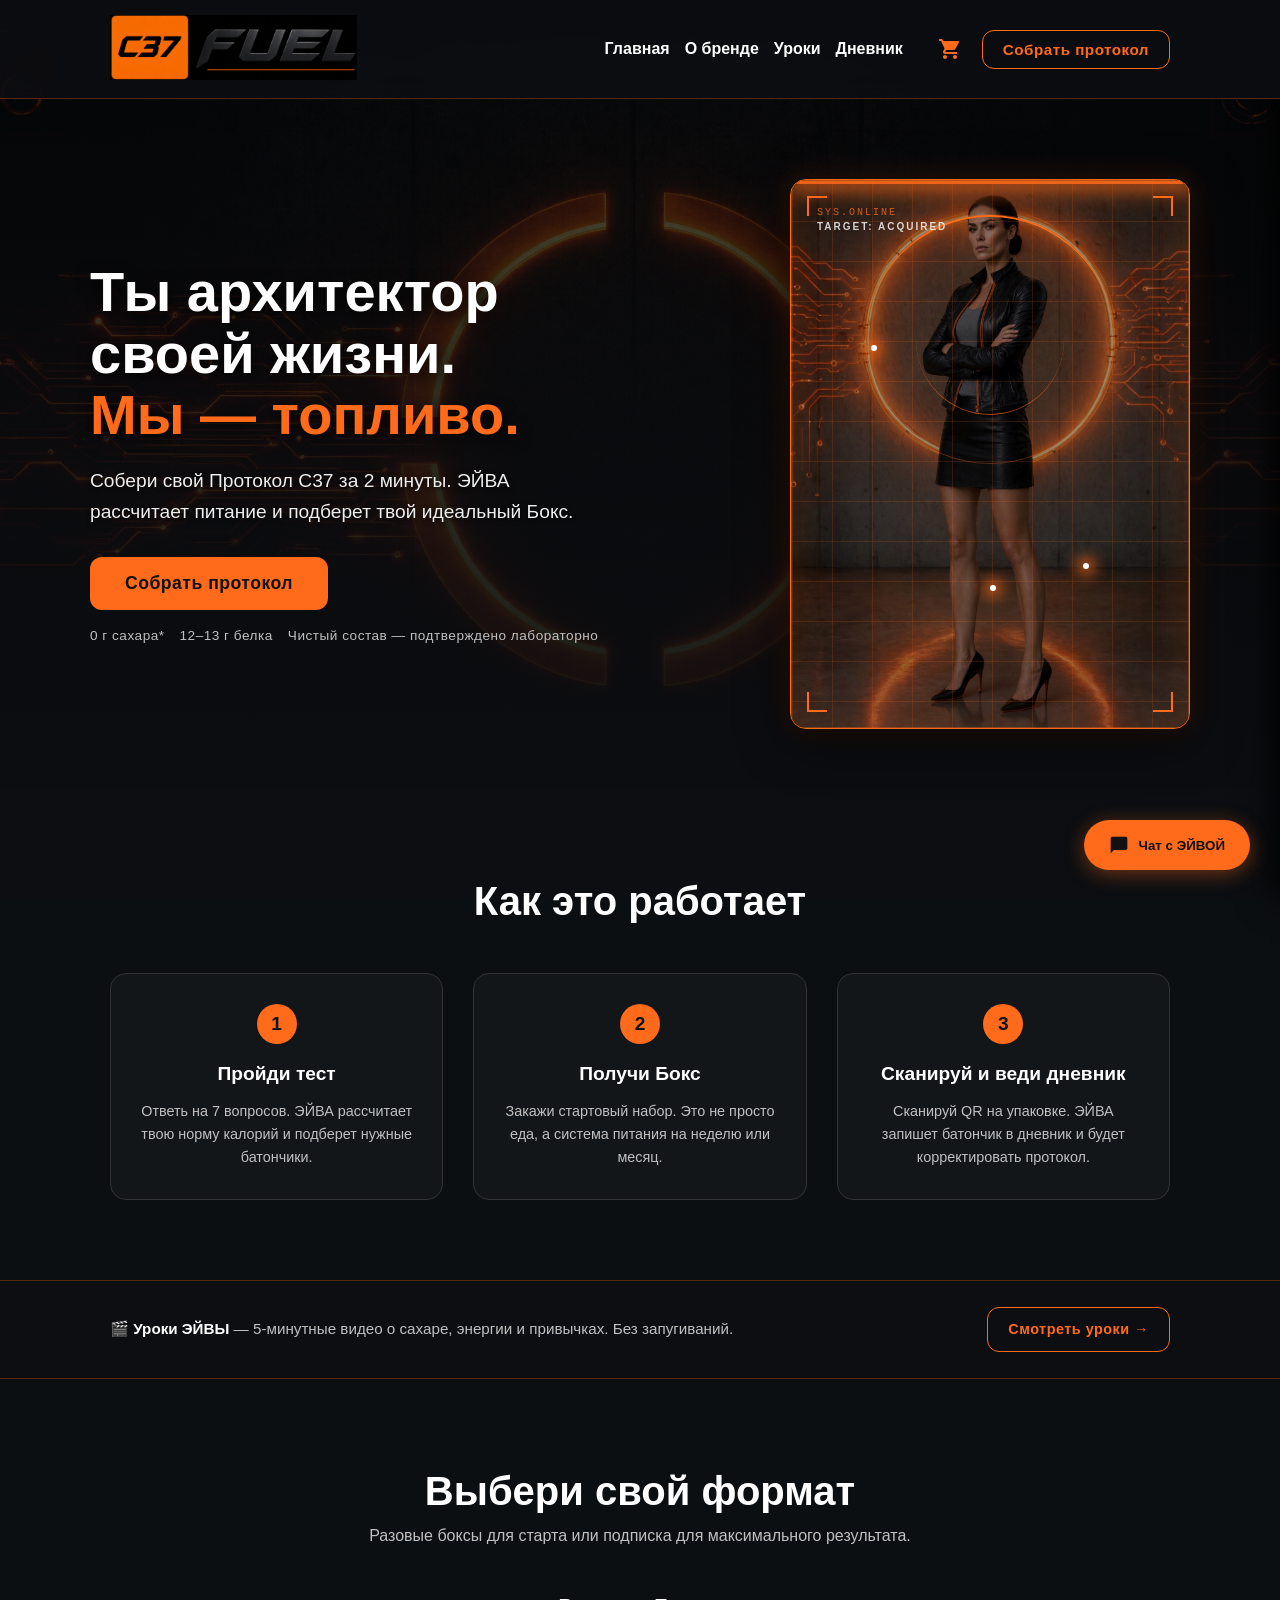
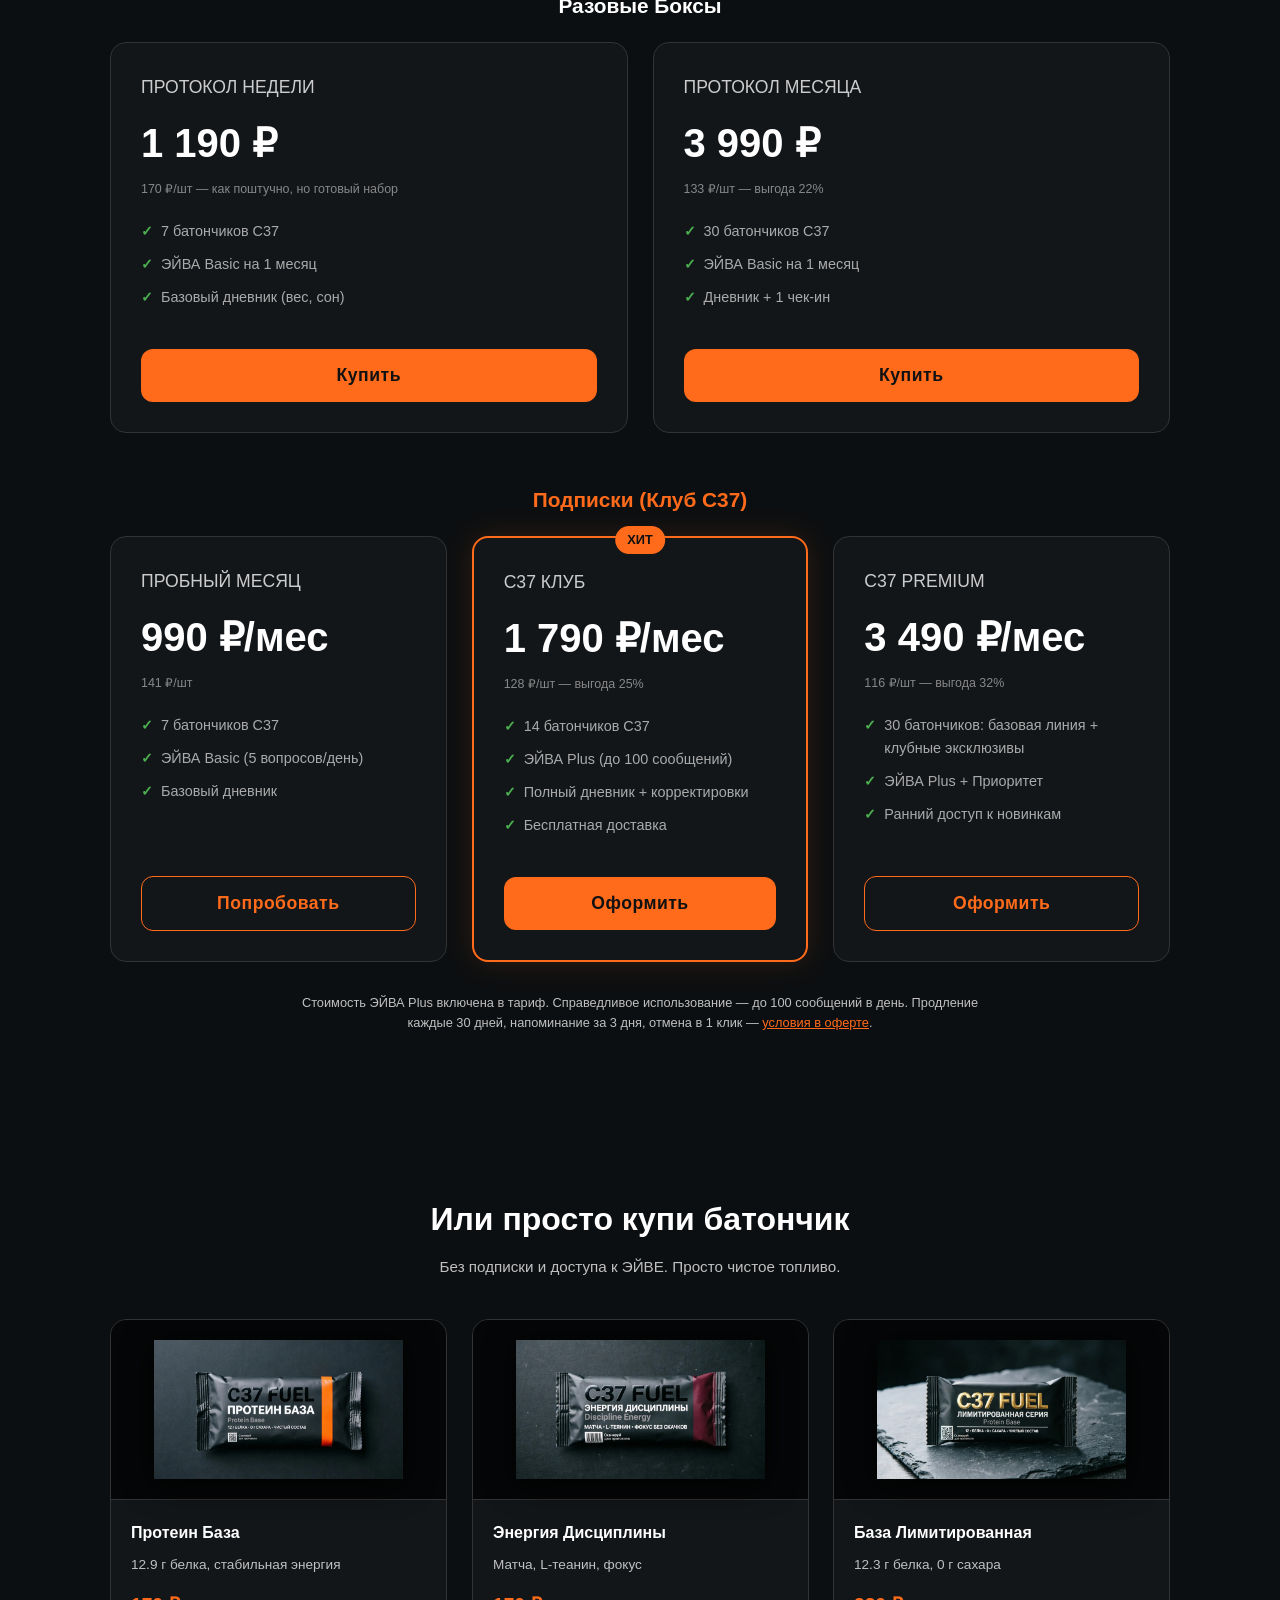
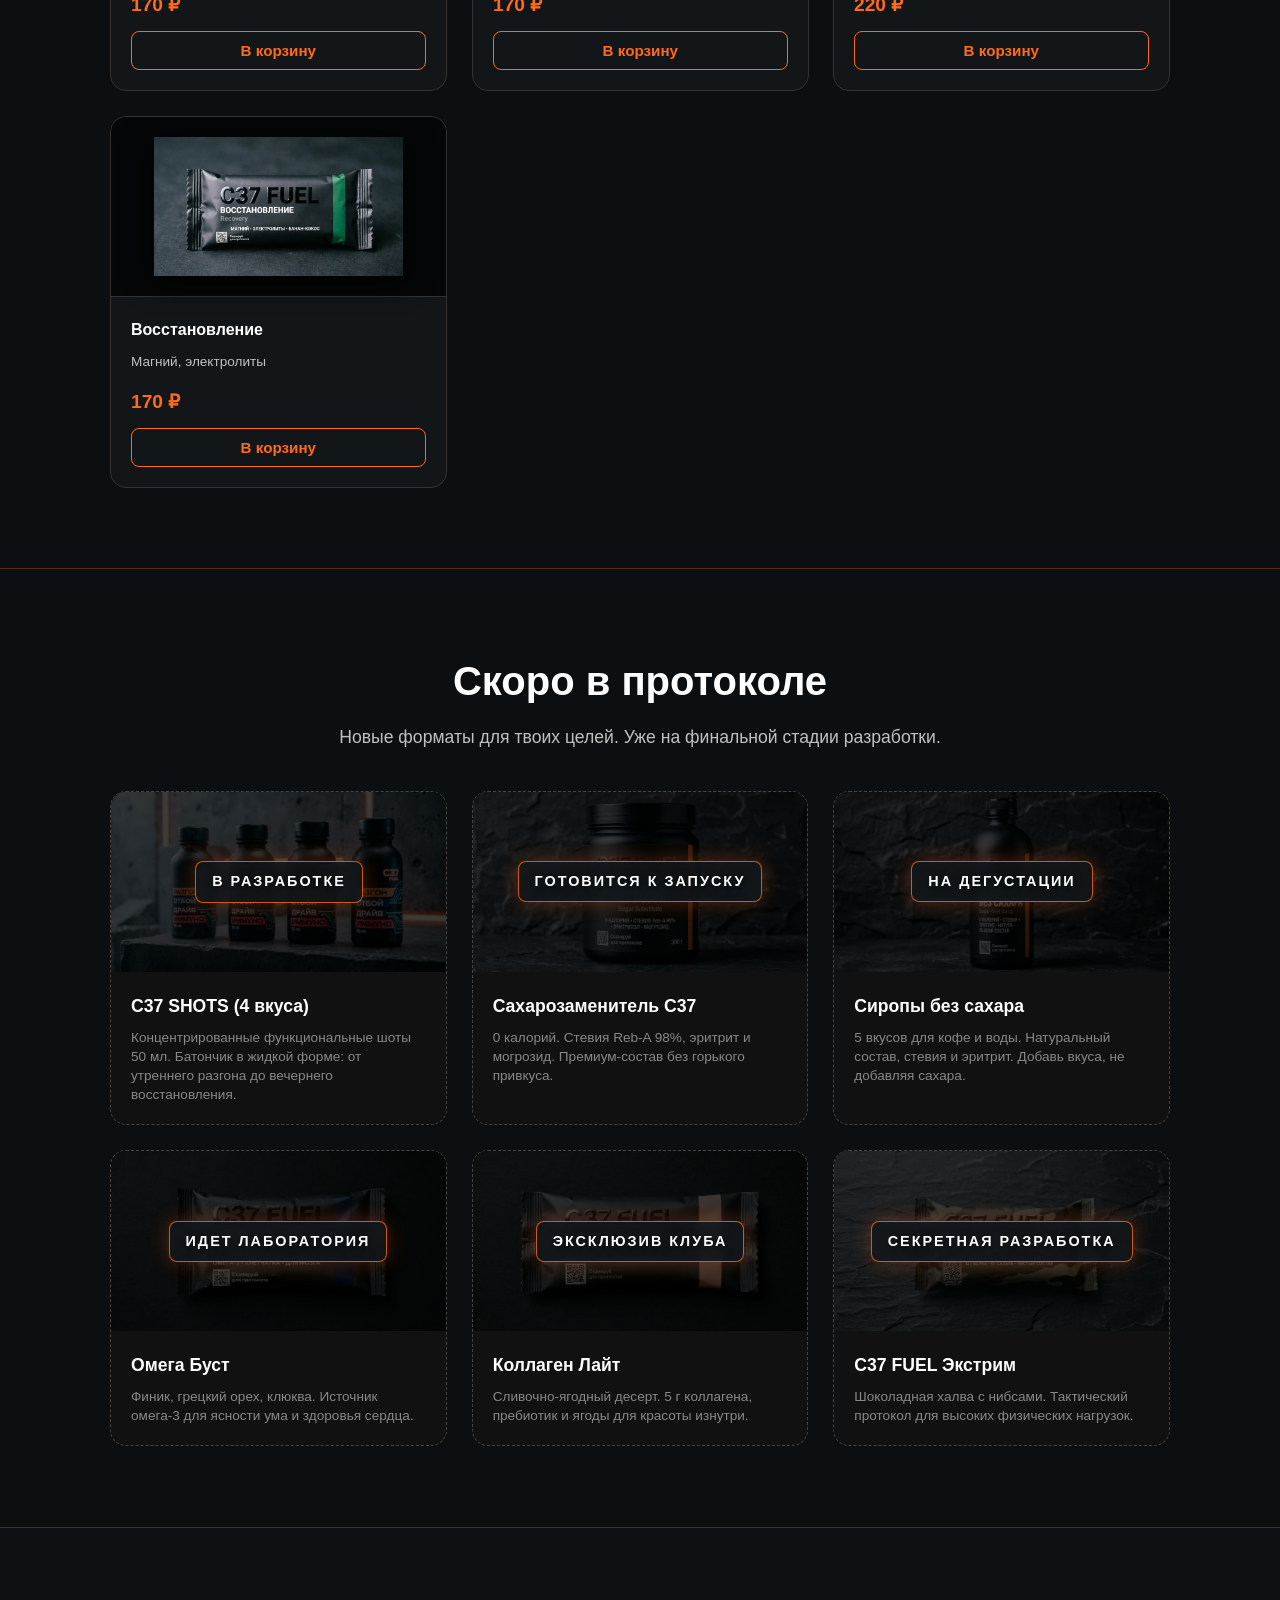
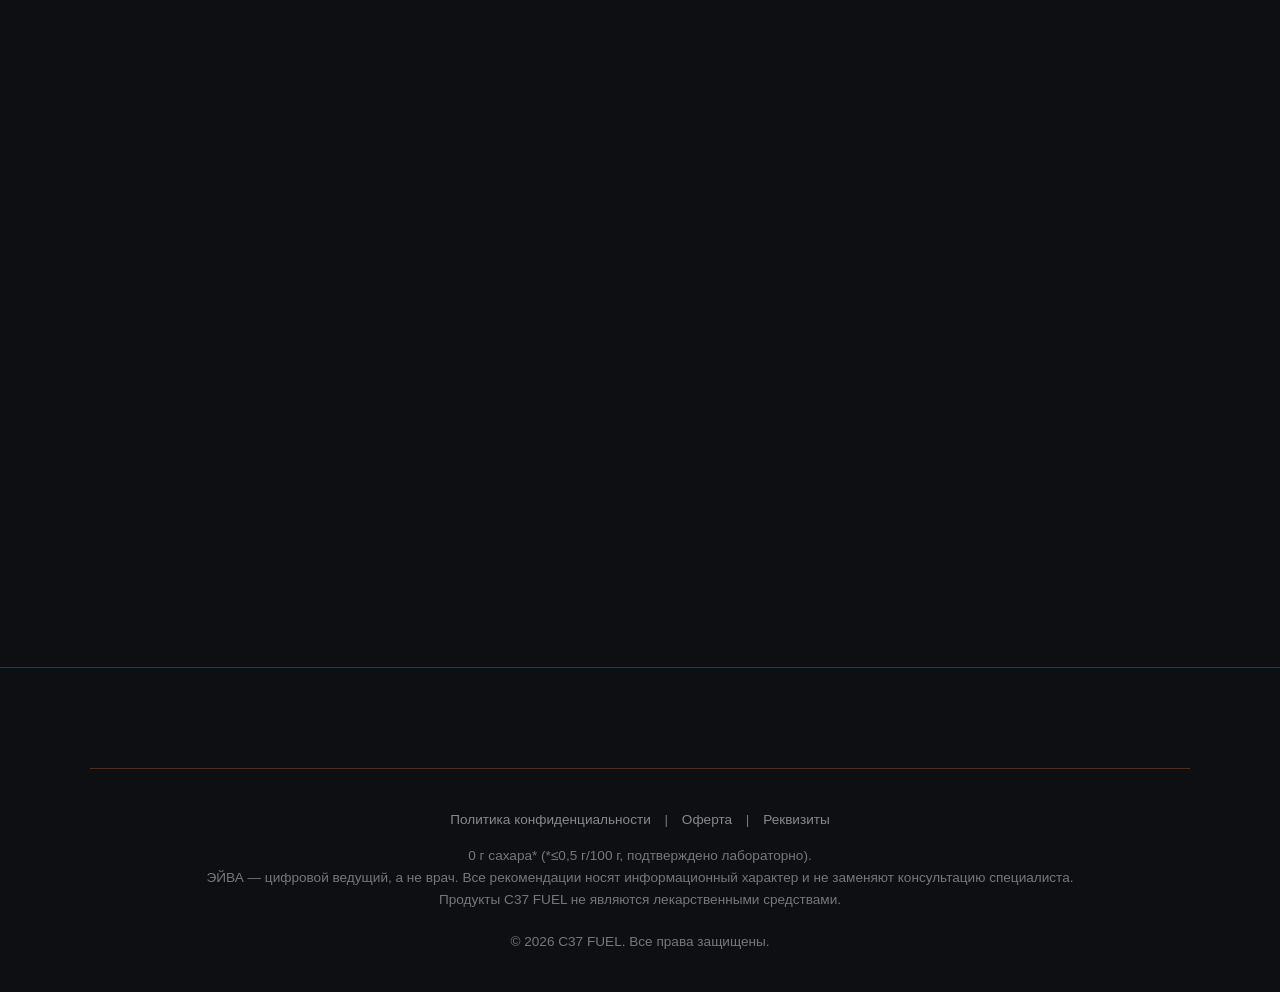
==== commit 97494b1c: "Update index.html" ====
--- a/index.html
+++ b/index.html
@@ -300,7 +300,15 @@
     </div>
 </section>
 
-<!-- 6. КВИЗ -->
+<!-- БАННЕР ПЕРЕД КВИЗОМ -->
+<section class="cta-background reveal">
+    <img src="eva_run.jpg" alt="ЭЙВА">
+    <div class="cta-content">
+        <h2 style="font-size: 3rem; margin-bottom: 15px; color: #fff; text-shadow: 0 4px 15px rgba(0,0,0,0.8); font-weight: 900;">Готова к своему протоколу?</h2>
+        <p style="color: #eee; margin-bottom: 30px; font-size: 1.2rem; text-shadow: 0 2px 5px rgba(0,0,0,0.8);">Ответь на 7 вопросов. ЭЙВА сделает всё остальное.</p>
+        <button class="btn" onclick="playIntro()" style="font-size: 1.2rem; padding: 18px 40px;">Собрать протокол</button>
+    </div>
+</section><!-- 6. КВИЗ -->
 <section id="quiz" class="quiz-section container">
     <div class="quiz-container">
         <div class="progress-bar"><div class="progress-fill" id="progress"></div></div>
@@ -359,4 +367,4 @@
     loadComponents();
 </script>
 </body>
-</html>+</html>
--- a/style.css
+++ b/style.css
@@ -99,7 +99,7 @@
 .hud-text { position: absolute; top: 25px; left: 25px; color: var(--accent); font-family: monospace; font-size: 10px; letter-spacing: 2px; line-height: 1.4; text-transform: uppercase; opacity: 0.8; z-index: 6; }
 .hud-text span { color: #fff; font-weight: bold; animation: blink 1s infinite alternate; }
 .hud-scanline { position: absolute; top: 0; left: 0; width: 100%; height: 3px; background: var(--accent); box-shadow: 0 0 20px 5px var(--accent); animation: scan 7s linear infinite; opacity: 0.9; z-index: 7; }
-.hud-radar { position: absolute; top: 50%; left: 50%; width: 250px; height: 250px; transform: translate(-50%, -50%); border-radius: 50%; border: 1px solid rgba(255, 107, 26, 0.3); z-index: 4; }
+.hud-radar { position: absolute; top: 29%; left: 50%; width: 250px; height: 250px; transform: translate(-50%, -50%); border-radius: 50%; border: 1px solid rgba(255, 107, 26, 0.3); z-index: 4; }
 .hud-radar::before { content: ""; position: absolute; top: 0; left: 0; width: 100%; height: 100%; border-radius: 50%; border-top: 2px solid var(--accent); animation: spin 6s linear infinite; }
 .hud-radar::after { content: ""; position: absolute; top: 20%; left: 20%; width: 60%; height: 60%; border-radius: 50%; border-bottom: 1px solid rgba(255, 107, 26, 0.6); animation: spin 8s linear infinite reverse; }
 .hud-node { position: absolute; width: 6px; height: 6px; background: #fff; border-radius: 50%; box-shadow: 0 0 15px 5px var(--accent); z-index: 6; }
@@ -439,4 +439,62 @@
 .lesson-btns { display: flex; gap: 8px; flex-wrap: wrap; }
 .lessons-cta { border: 2px solid var(--accent); border-radius: 16px; padding: 40px; text-align: center; background: linear-gradient(135deg, rgba(255,107,26,.1), rgba(20,24,28,.95)); margin-top: 40px; }
 .lessons-cta h2 { font-size: 1.8rem; margin-bottom: 10px; color: #fff; }
-.lessons-cta p { color: var(--text-muted); font-size: 1rem; margin-bottom: 25px; }+.lessons-cta p { color: var(--text-muted); font-size: 1rem; margin-bottom: 25px; }
+/* --- ВСПЛЫВАЮЩИЕ ПЛАШКИ (TOAST) --- */
+#toast-container {
+    position: fixed !important; 
+    bottom: 110px !important; 
+    right: 30px !important;
+    display: flex; 
+    flex-direction: column; 
+    gap: 10px;
+    z-index: 999999 !important; 
+    pointer-events: none;
+}
+.toast {
+    background: rgba(20, 24, 28, 0.97);
+    border: 1px solid var(--accent);
+    border-left: 4px solid var(--accent);
+    color: #fff; 
+    padding: 14px 18px; 
+    border-radius: 12px;
+    min-width: 260px; 
+    max-width: 320px;
+    box-shadow: 0 8px 30px rgba(0,0,0,0.6), 0 0 20px rgba(255,107,26,0.15);
+    display: flex; 
+    align-items: center; 
+    gap: 12px;
+    pointer-events: auto;
+    animation: toastIn 0.4s cubic-bezier(0.175, 0.885, 0.32, 1.275) forwards;
+}
+.toast.hide { 
+    animation: toastOut 0.35s ease forwards; 
+}
+.toast-icon { font-size: 1.3rem; flex-shrink: 0; }
+.toast-body { display: flex; flex-direction: column; gap: 2px; }
+.toast-title { font-weight: 700; font-size: 0.9rem; color: var(--accent); }
+.toast-msg { font-size: 0.85rem; color: #ccc; }
+
+@keyframes toastIn {
+    from { opacity: 0; transform: translateX(60px) scale(0.92); }
+    to { opacity: 1; transform: translateX(0) scale(1); }
+}
+@keyframes toastOut {
+    from { opacity: 1; transform: translateX(0) scale(1); }
+    to { opacity: 0; transform: translateX(60px) scale(0.92); }
+}
+
+@media (max-width: 768px) {
+    #toast-container { right: 50% !important; transform: translateX(50%); bottom: 20px !important; }
+}
+/* --- ГАЛЕРЕЯ С ЭЙВОЙ --- */
+.eva-gallery { display: grid; grid-template-columns: repeat(auto-fit, minmax(250px, 1fr)); gap: 20px; margin: 40px 0; }
+.eva-photo { border: 1px solid var(--accent); border-radius: 16px; overflow: hidden; position: relative; aspect-ratio: 3/4; box-shadow: 0 10px 30px rgba(0,0,0,0.5); }
+.eva-photo img { width: 100%; height: 100%; object-fit: cover; transition: transform 0.4s ease; }
+.eva-photo:hover img { transform: scale(1.05); }
+.eva-photo-text { position: absolute; bottom: 0; left: 0; right: 0; padding: 20px; background: linear-gradient(to top, rgba(13,15,18,0.95) 0%, rgba(13,15,18,0) 100%); color: #fff; font-weight: 700; font-size: 1.1rem; }
+
+/* --- БОЛЬШОЙ ФОН С ЗАТЕМНЕНИЕМ (для главной) --- */
+.cta-background { position: relative; padding: 120px 20px; text-align: center; border-radius: 24px; margin: 60px auto; max-width: 1100px; overflow: hidden; border: 1px solid var(--border); }
+.cta-background img { position: absolute; top: 0; left: 0; width: 100%; height: 100%; object-fit: cover; z-index: 0; filter: brightness(0.25) contrast(1.2); }
+.cta-content { position: relative; z-index: 1; }
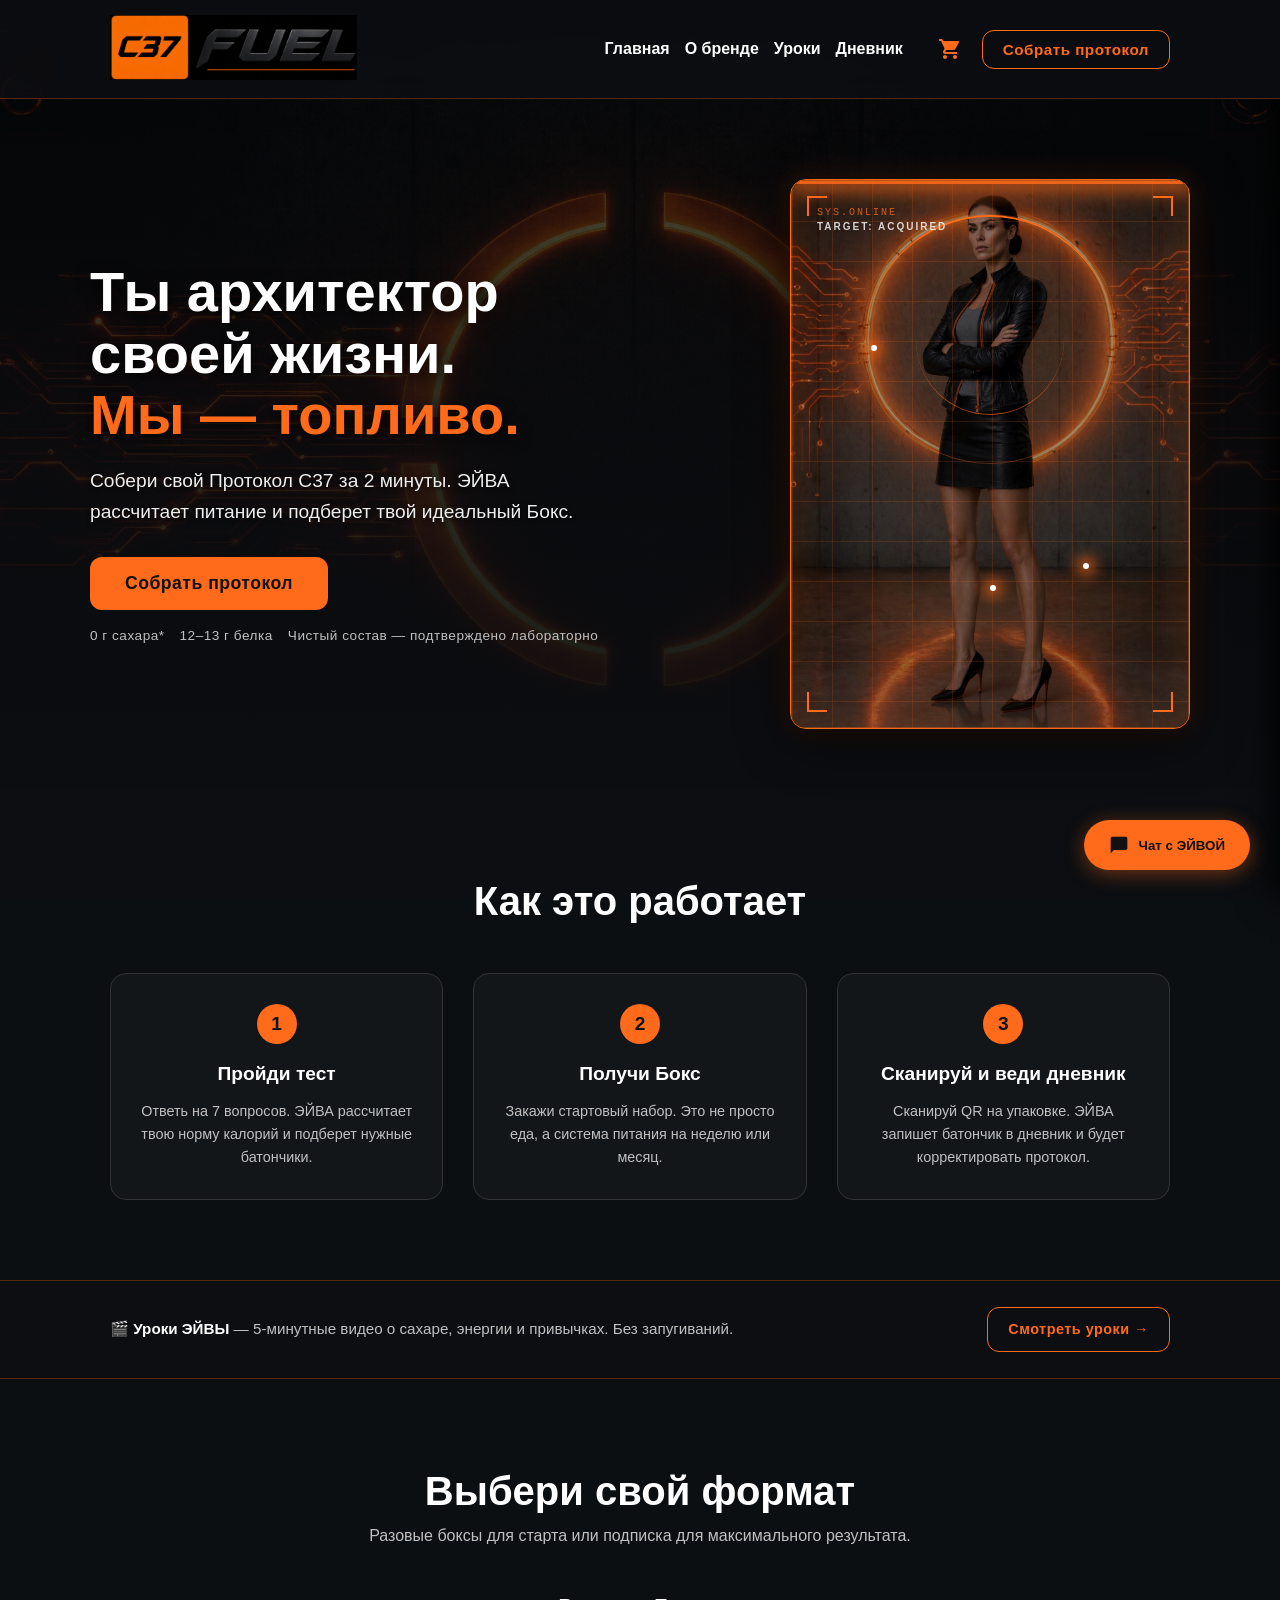
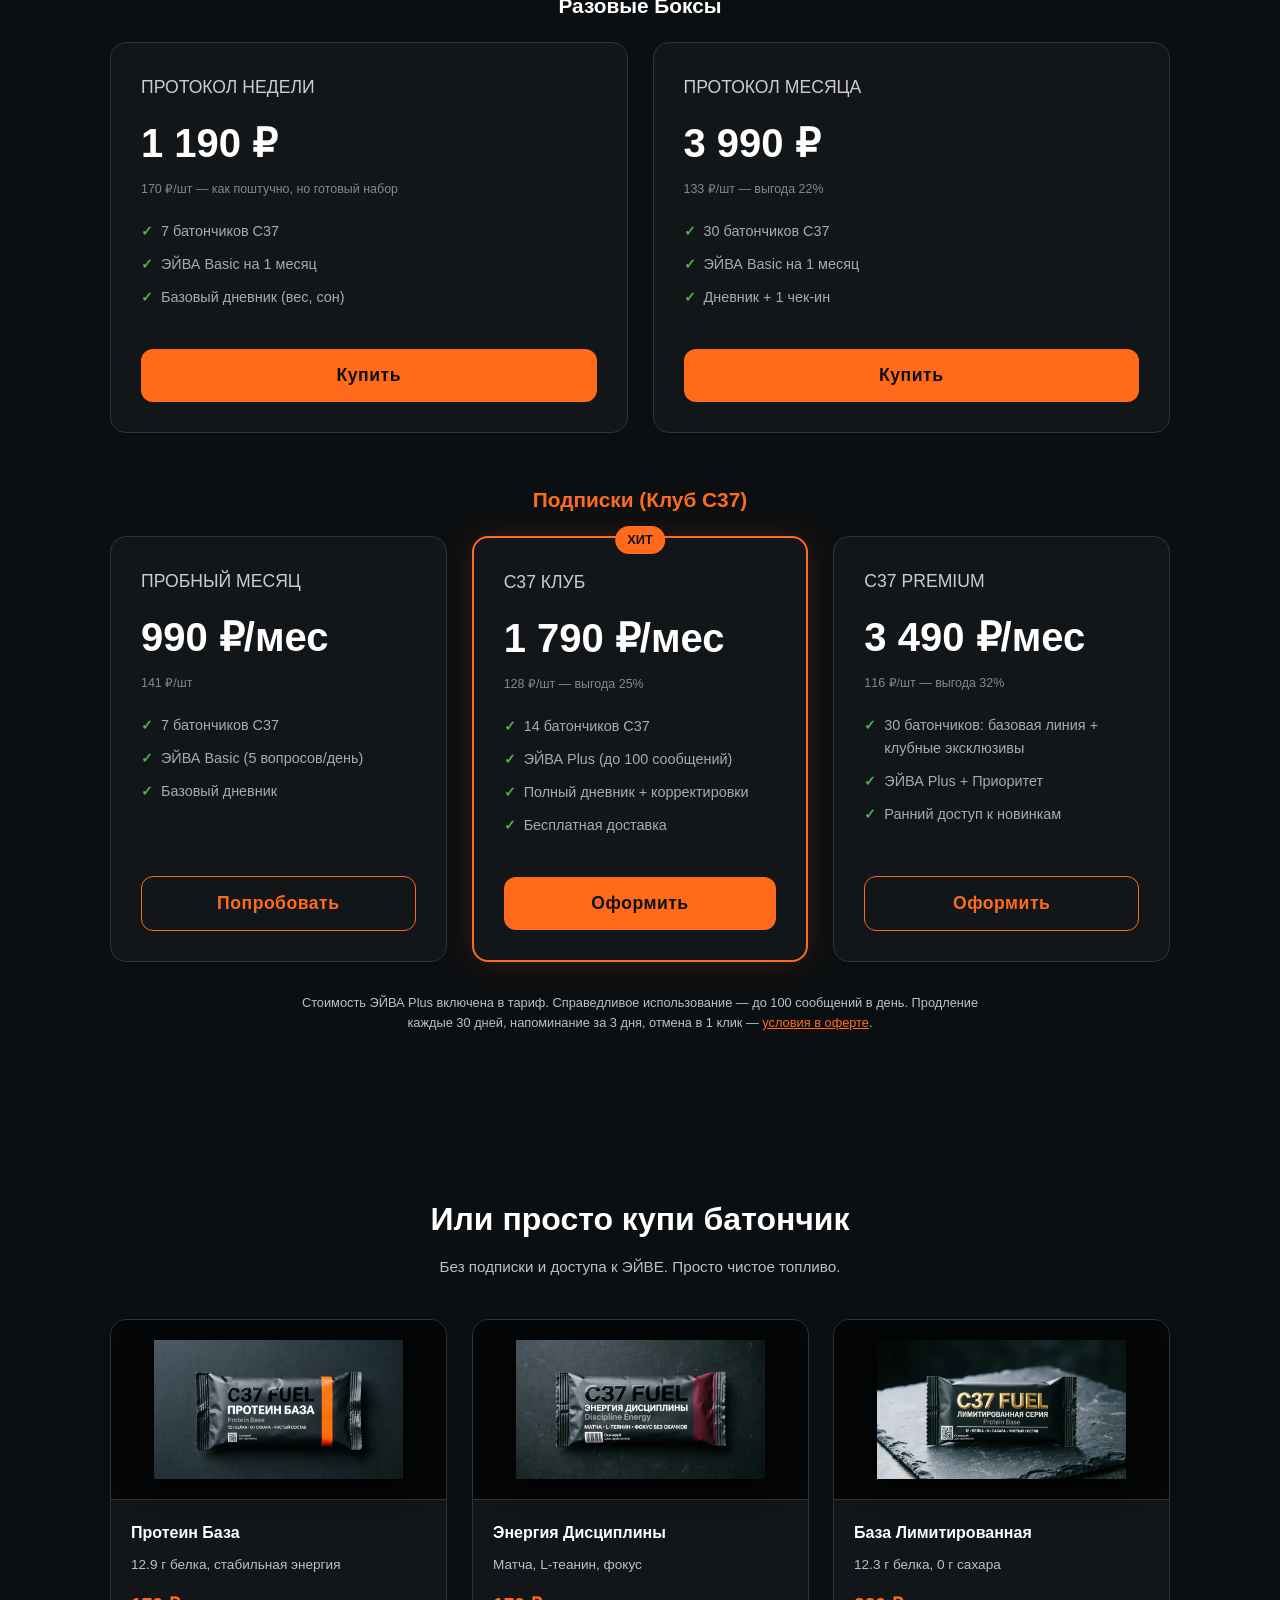
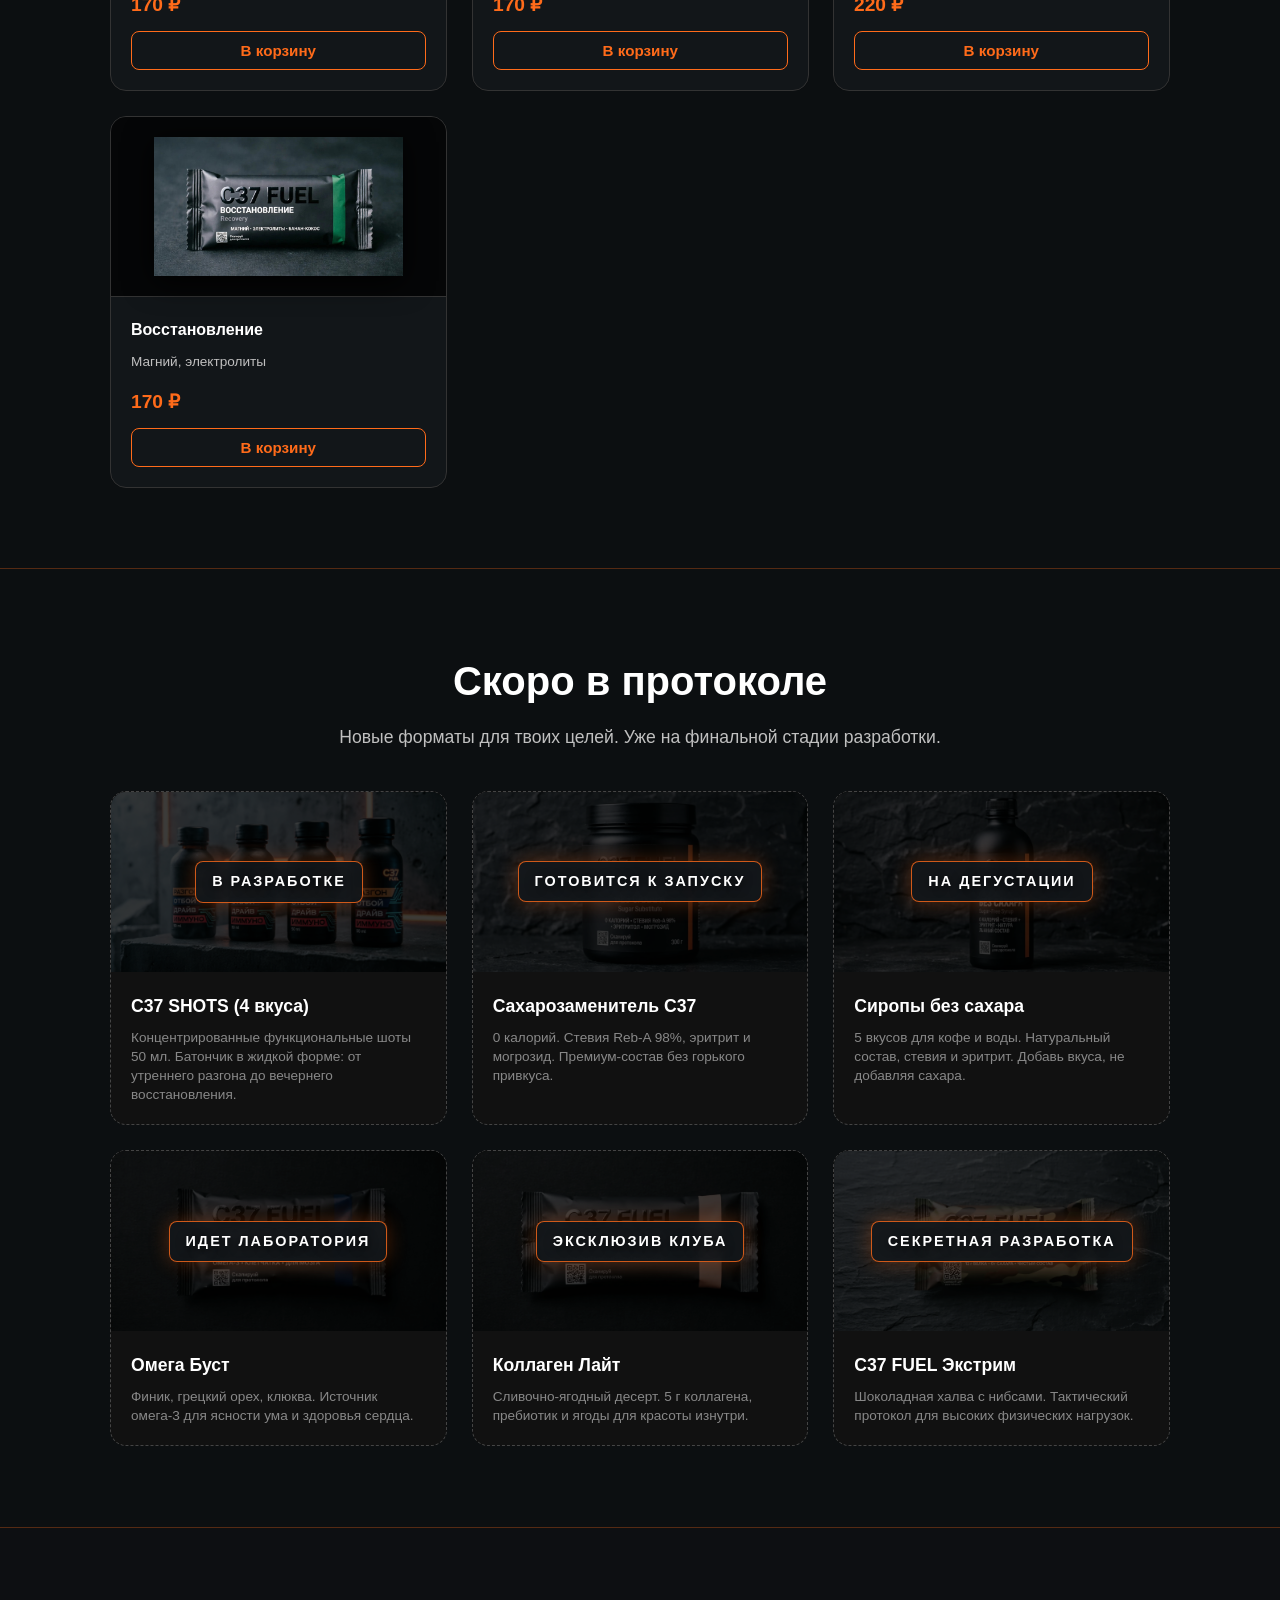
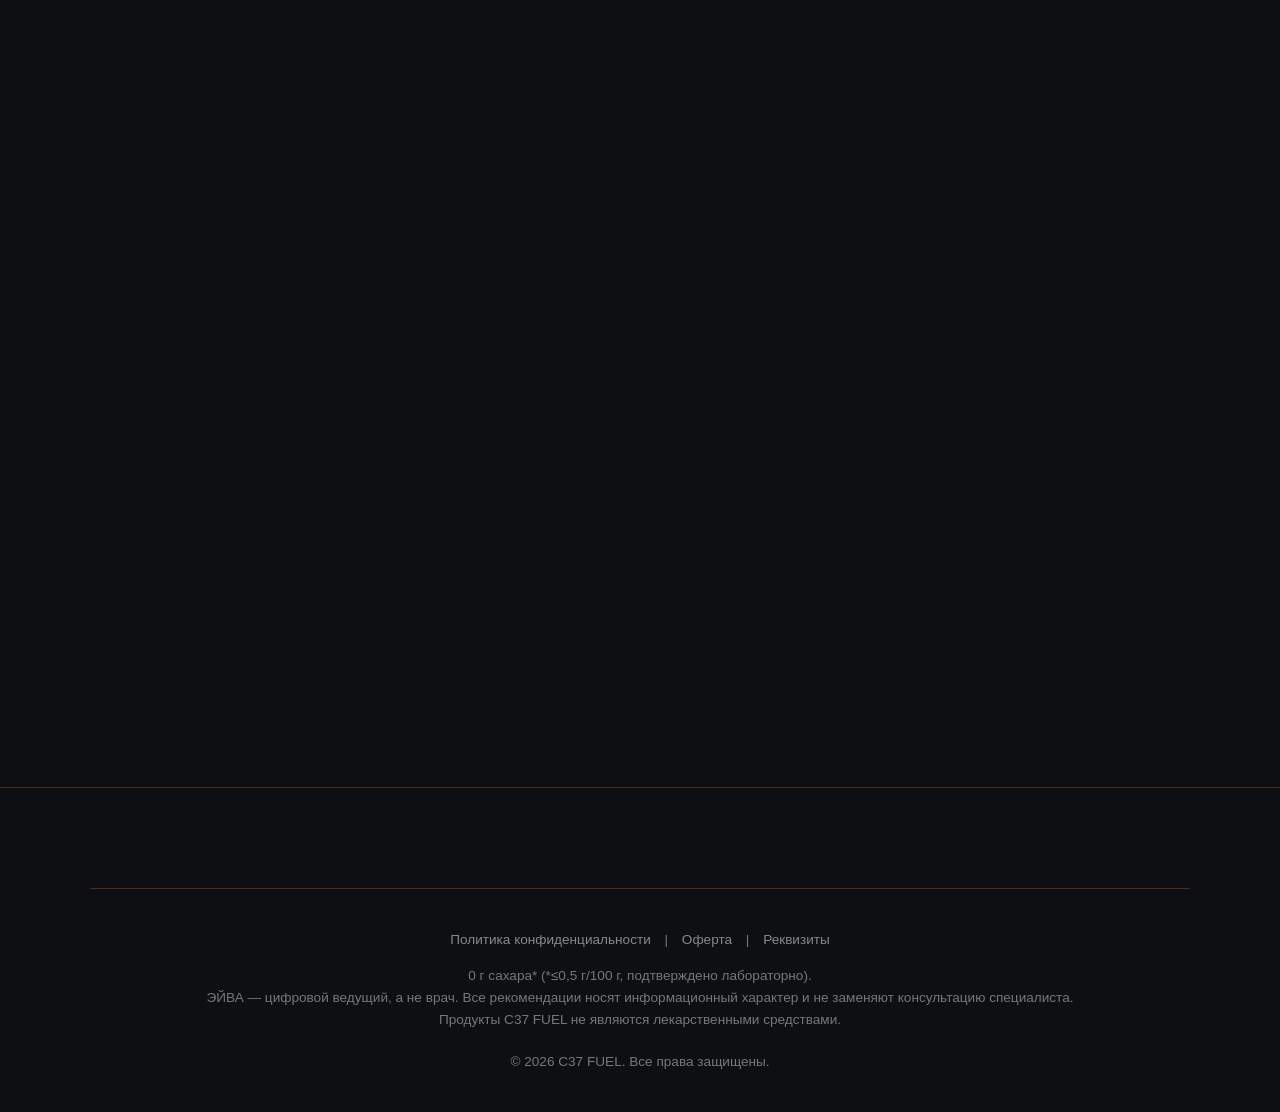
==== commit 72425e5d: "Update index.html" ====
--- a/index.html
+++ b/index.html
@@ -304,7 +304,7 @@
 <section class="cta-background reveal">
     <img src="eva_run.jpg" alt="ЭЙВА">
     <div class="cta-content">
-        <h2 style="font-size: 3rem; margin-bottom: 15px; color: #fff; text-shadow: 0 4px 15px rgba(0,0,0,0.8); font-weight: 900;">Готова к своему протоколу?</h2>
+        <h2 style="font-size: 3rem; margin-bottom: 15px; color: #fff; text-shadow: 0 4px 15px rgba(0,0,0,0.8); font-weight: 900;">Твой протокол ждёт сборки</h2>
         <p style="color: #eee; margin-bottom: 30px; font-size: 1.2rem; text-shadow: 0 2px 5px rgba(0,0,0,0.8);">Ответь на 7 вопросов. ЭЙВА сделает всё остальное.</p>
         <button class="btn" onclick="playIntro()" style="font-size: 1.2rem; padding: 18px 40px;">Собрать протокол</button>
     </div>
--- a/style.css
+++ b/style.css
@@ -495,6 +495,16 @@
 .eva-photo-text { position: absolute; bottom: 0; left: 0; right: 0; padding: 20px; background: linear-gradient(to top, rgba(13,15,18,0.95) 0%, rgba(13,15,18,0) 100%); color: #fff; font-weight: 700; font-size: 1.1rem; }
 
 /* --- БОЛЬШОЙ ФОН С ЗАТЕМНЕНИЕМ (для главной) --- */
-.cta-background { position: relative; padding: 120px 20px; text-align: center; border-radius: 24px; margin: 60px auto; max-width: 1100px; overflow: hidden; border: 1px solid var(--border); }
-.cta-background img { position: absolute; top: 0; left: 0; width: 100%; height: 100%; object-fit: cover; z-index: 0; filter: brightness(0.25) contrast(1.2); }
+.cta-background { position: relative; padding: 180px 20px; text-align: center; border-radius: 24px; margin: 60px auto; max-width: 1100px; overflow: hidden; border: 1px solid var(--border); }
+.cta-background img { 
+    position: absolute; 
+    top: 0; 
+    left: 0; 
+    width: 100%; 
+    height: 100%; 
+    object-fit: cover; 
+    object-position: center 15%; /* Показываем верх (лицо и корпус) */
+    z-index: 0; 
+    filter: brightness(0.55) contrast(1.1); /* Было 0.25 — стало светлее в 2 раза */
+}
 .cta-content { position: relative; z-index: 1; }
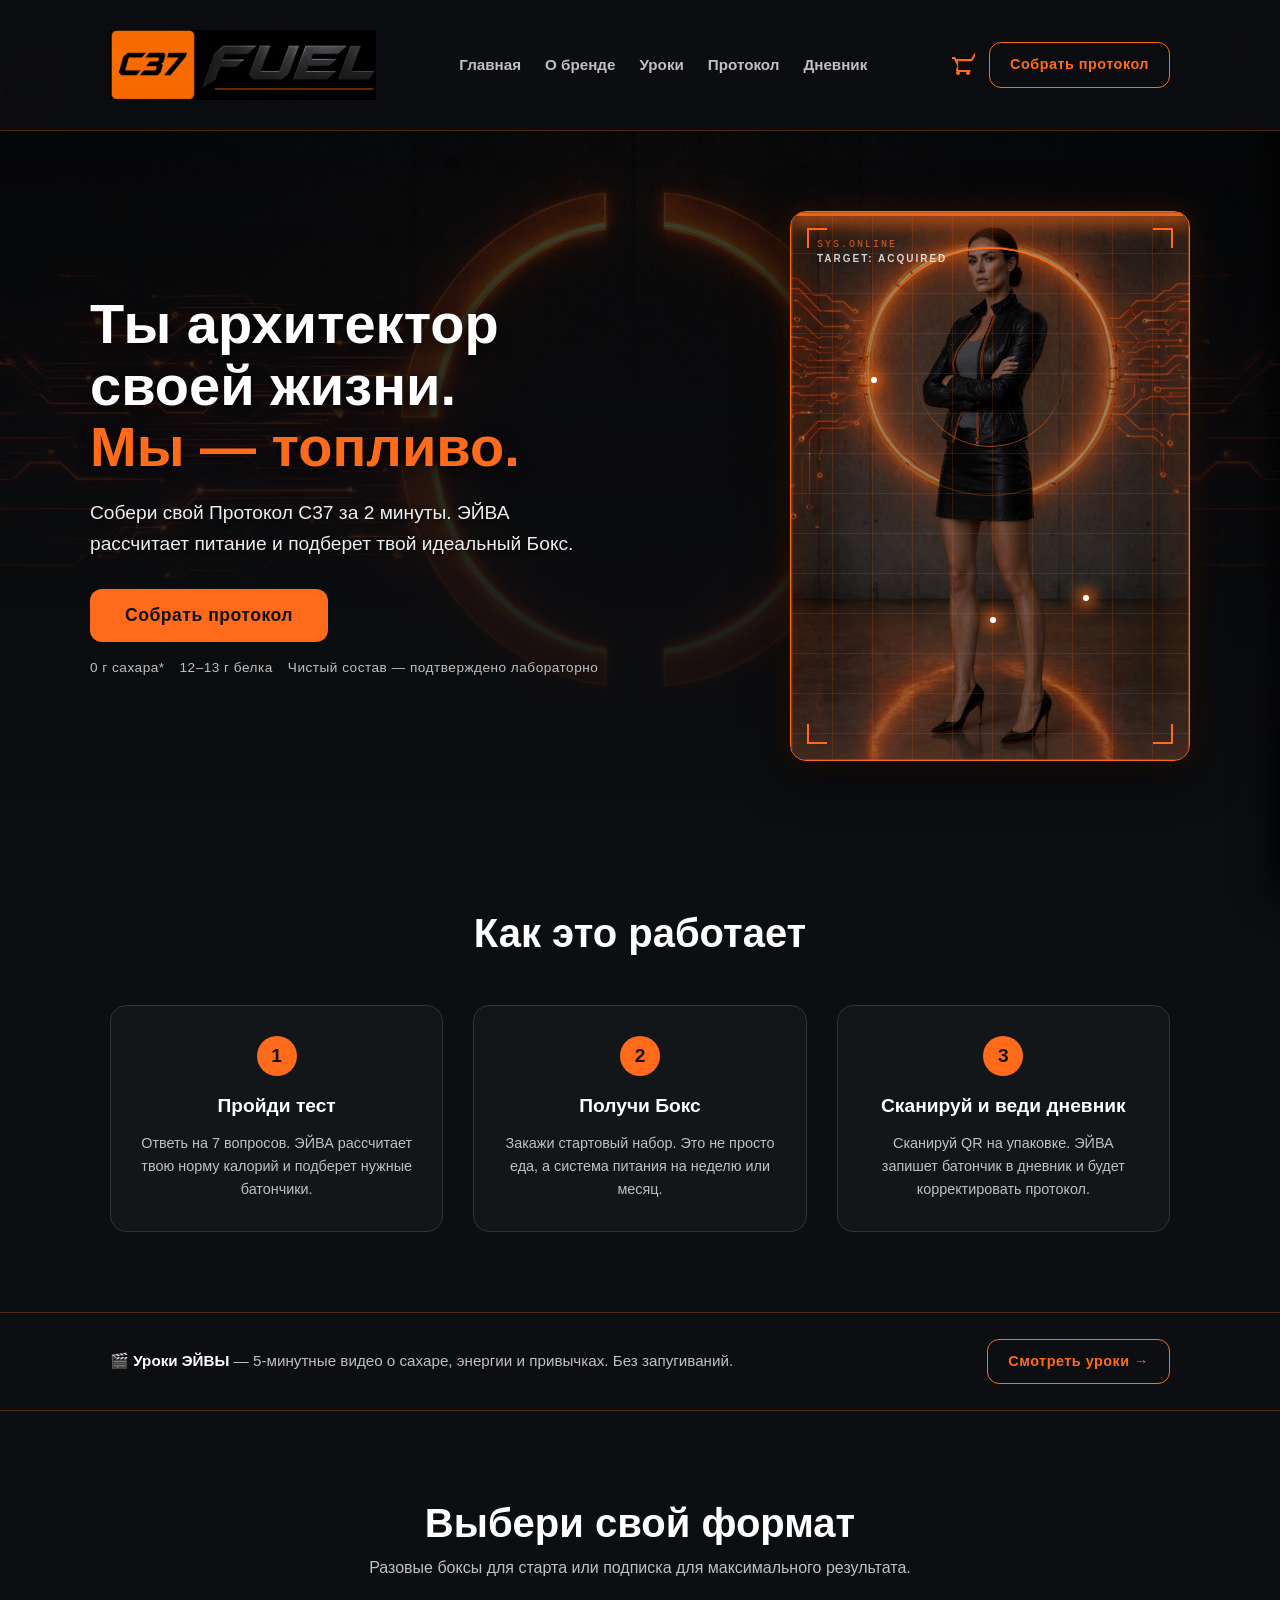
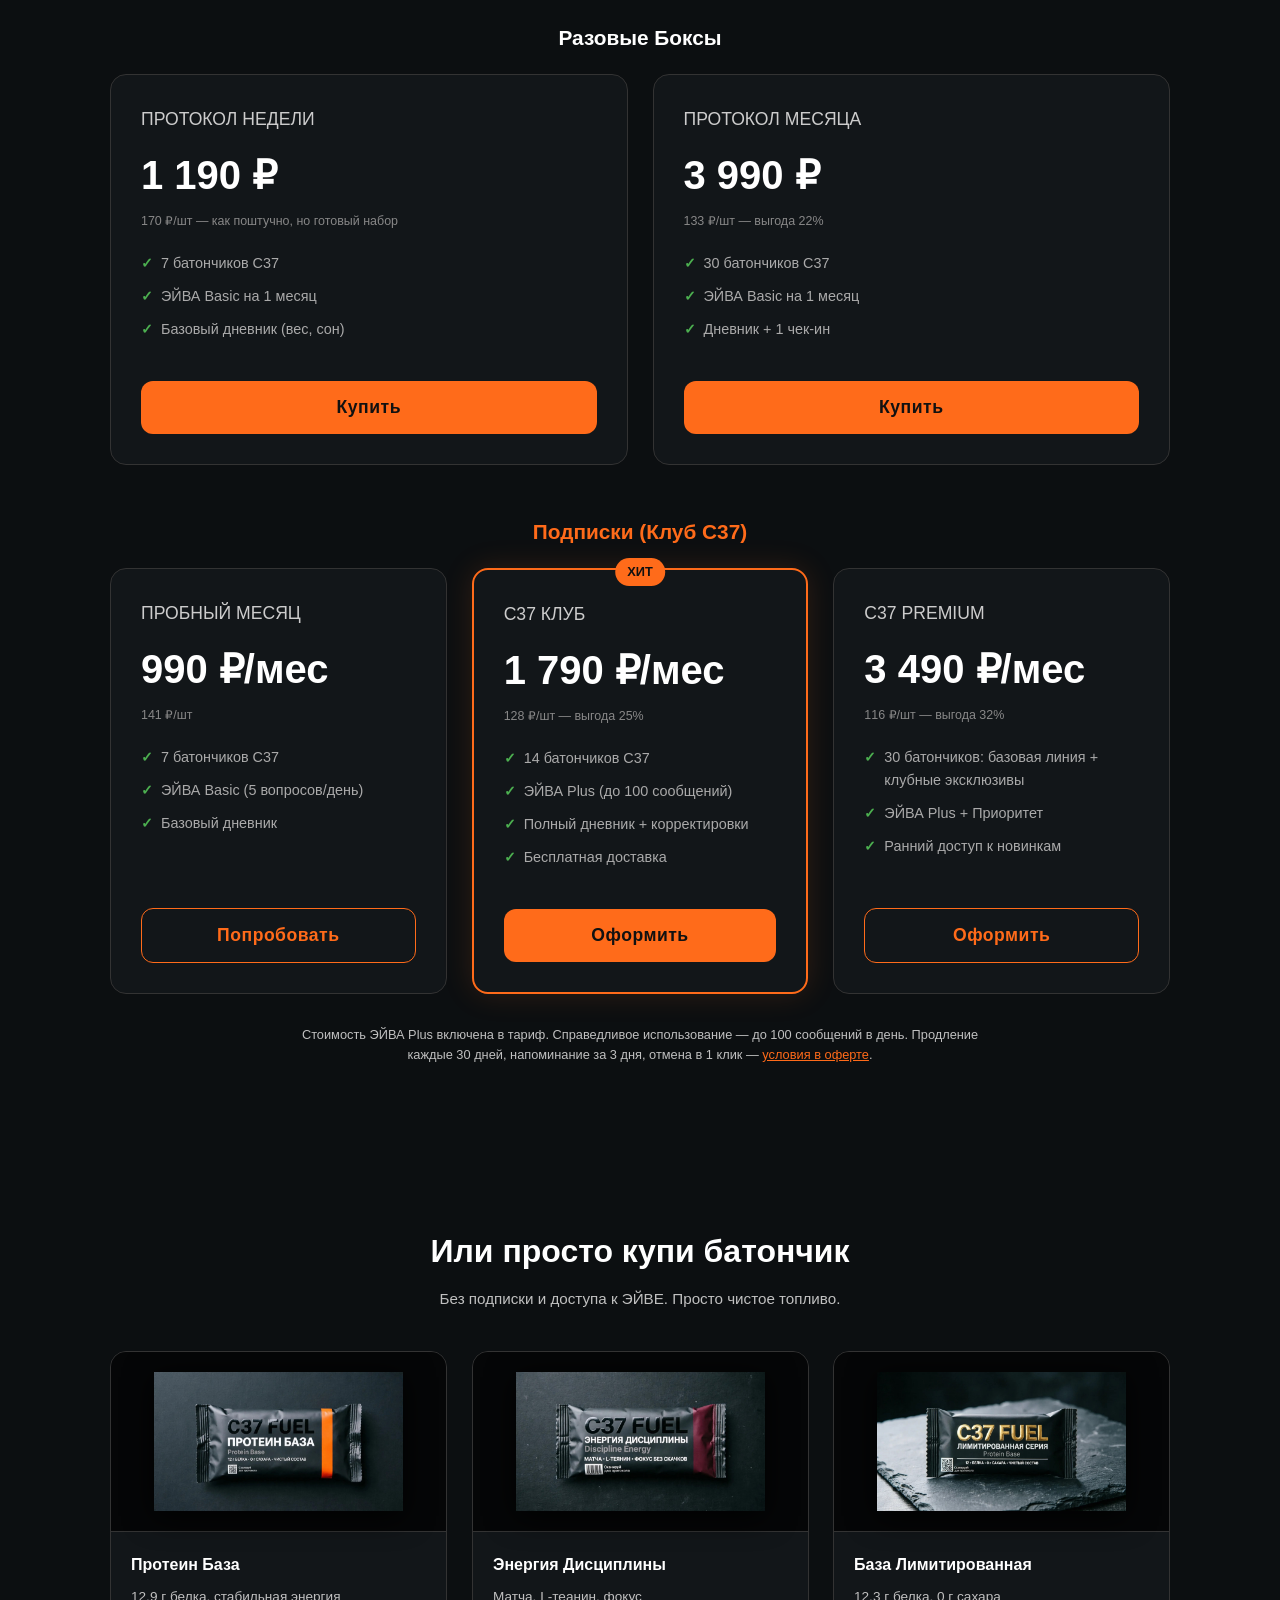
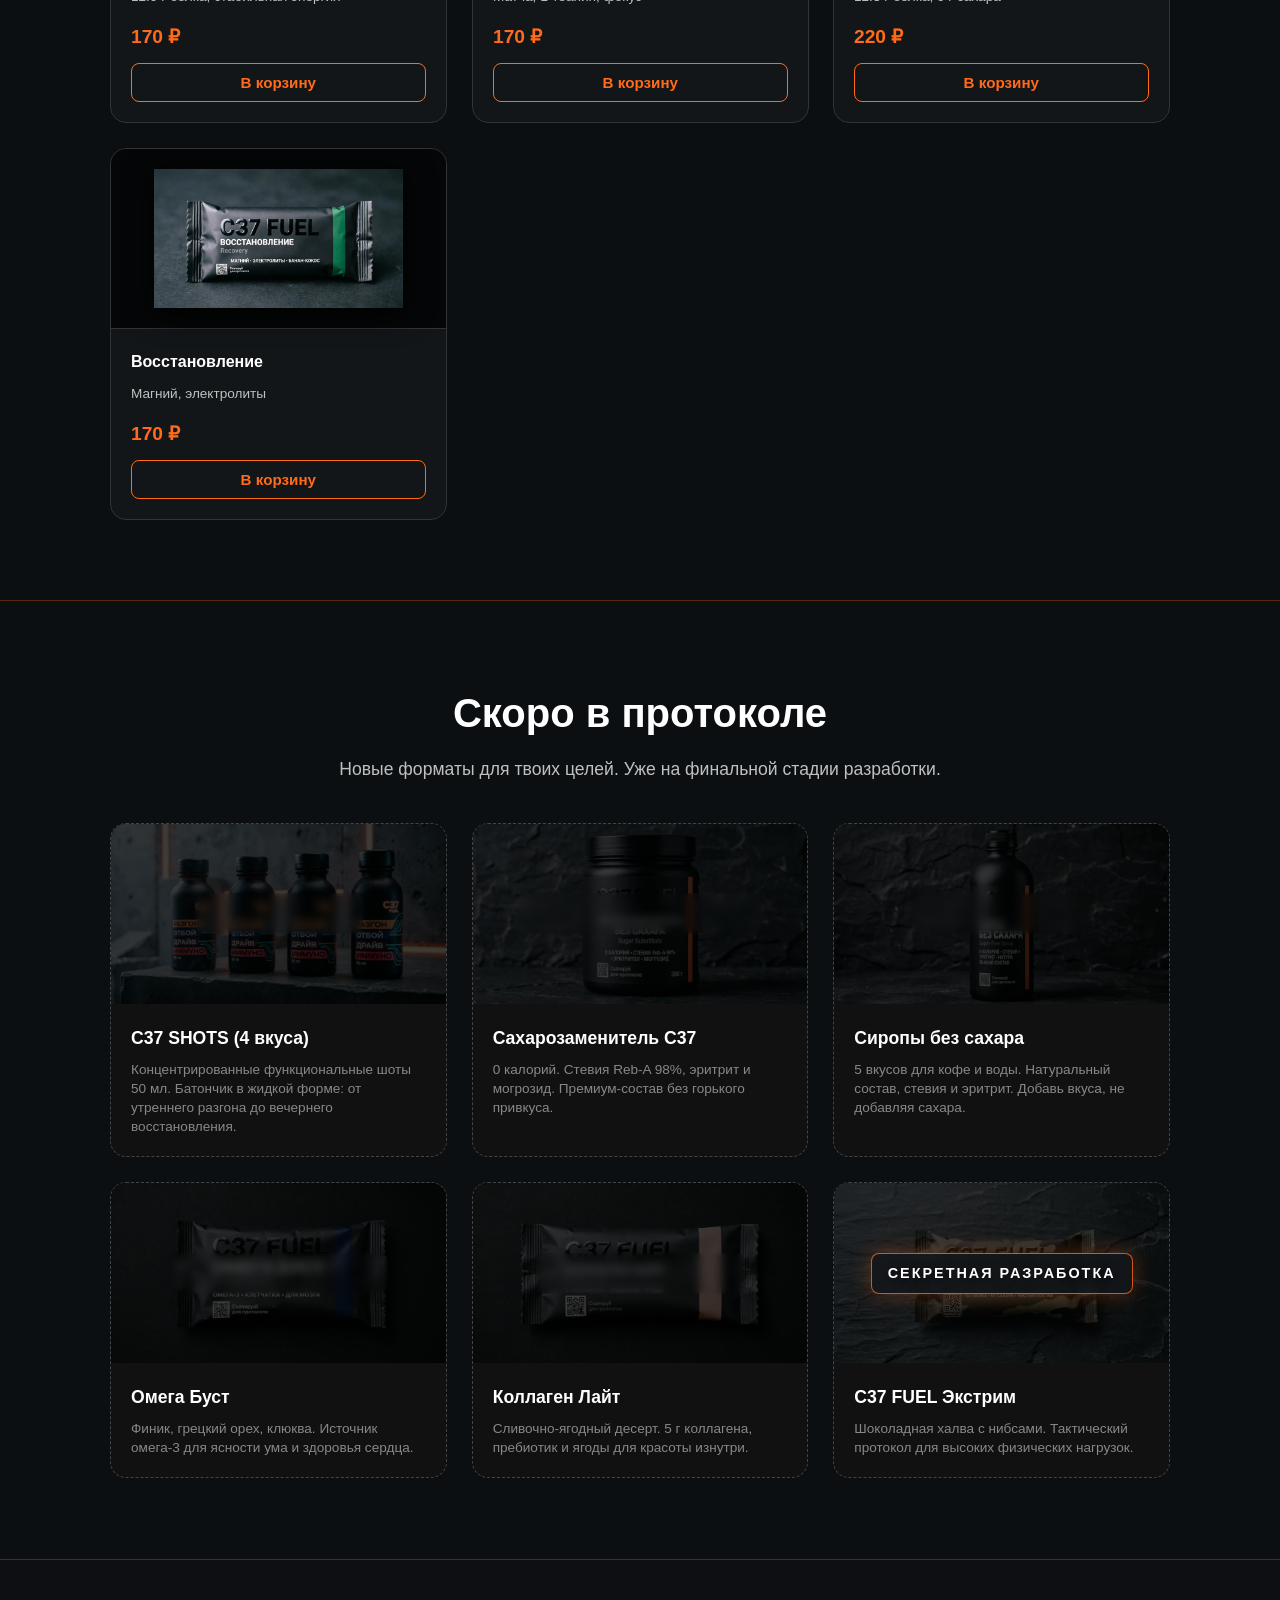
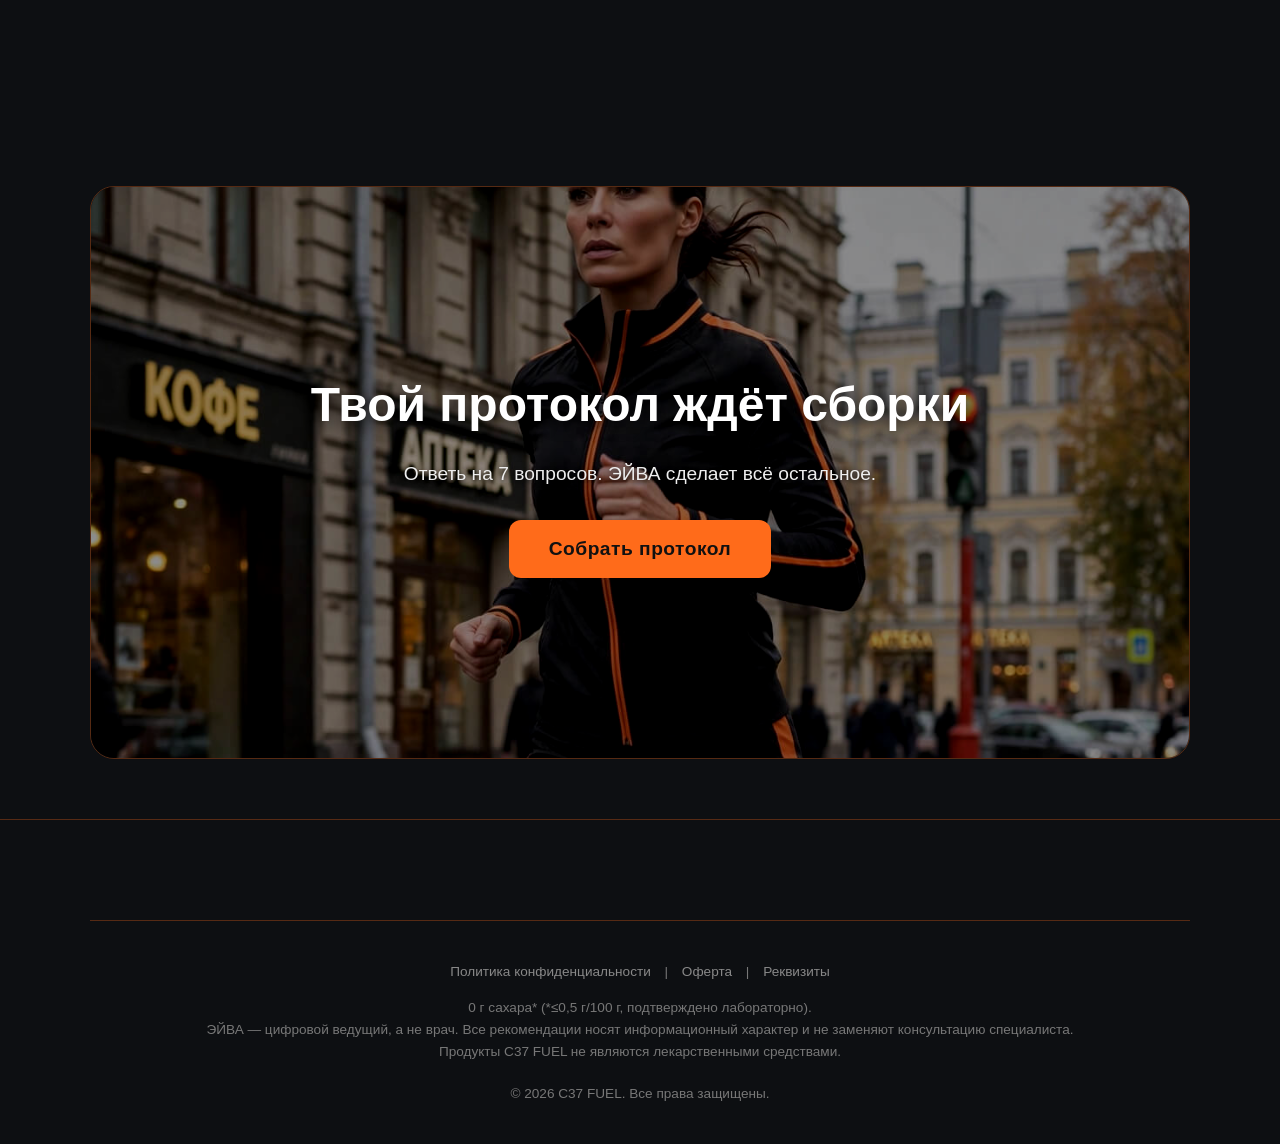
==== commit dda92d67: "Update index.html" ====
--- a/index.html
+++ b/index.html
@@ -320,25 +320,6 @@
     </div>
 </section>
 
-<!-- ЧАТ -->
-<button id="chat-btn" onclick="toggleChat()" aria-label="Открыть чат с Эйвой">
-    <svg viewBox="0 0 24 24"><path d="M20 2H4c-1.1 0-2 .9-2 2v18l4-4h14c1.1 0 2-.9 2-2V4c0-1.1-.9-2-2-2z"/></svg>
-    Чат с ЭЙВОЙ
-</button>
-<div id="chat-window">
-    <div class="chat-header">
-        <img src="eva_avatar.jpg" alt="ЭЙВА" class="chat-avatar" onerror="this.src='https://placehold.co/45x45/2A2F35/FF6B1A?text=Э'">
-        <div><div class="chat-name">ЭЙВА</div><div class="chat-status">В сети</div></div>
-        <button class="close-chat" onclick="toggleChat()">✕</button>
-    </div>
-    <div class="chat-messages" id="chat-messages">
-        <div class="message-eva">Привет. Я ЭЙВА. Твой цифровой наставник. ЭЙВА — цифровой ведущий, а не врач. Чем помочь?</div>
-    </div>
-    <div class="chat-input">
-        <input type="text" id="chat-input-field" placeholder="Написать..." onkeypress="handleEnter(event)">
-        <button onclick="sendMessage()">➤</button>
-    </div>
-</div>
 
 <div id="footer-placeholder"></div>
 
--- a/style.css
+++ b/style.css
@@ -508,3 +508,50 @@
     filter: brightness(0.55) contrast(1.1); /* Было 0.25 — стало светлее в 2 раза */
 }
 .cta-content { position: relative; z-index: 1; }
+/* --- СТРАНИЦА "О БРЕНДЕ" (ШАХМАТНАЯ ВЕРСТКА) --- */
+.about-row {
+    display: flex;
+    align-items: center;
+    gap: 40px;
+    margin-bottom: 80px;
+}
+.about-row.reverse {
+    flex-direction: row-reverse;
+}
+.about-text {
+    flex: 1;
+}
+.about-image {
+    flex: 1;
+    border-radius: 20px;
+    overflow: hidden;
+    border: 1px solid var(--accent);
+    box-shadow: 0 10px 30px rgba(0,0,0,0.5);
+}
+.about-image img {
+    width: 100%;
+    height: auto;
+    display: block;
+    object-fit: cover;
+}
+
+@media (max-width: 768px) {
+    .about-row, .about-row.reverse {
+        flex-direction: column;
+        gap: 20px;
+        margin-bottom: 50px;
+        text-align: center;
+    }
+    .about-text h2 {
+        font-size: 1.5rem !important;
+    }
+}
+/* === EMERGENCY FIX === */
+* { margin:0; padding:0; box-sizing:border-box; }
+header .nav { display:flex; align-items:center; gap:4px; flex-wrap:wrap; }
+header .nav a:hover { color:var(--accent) !important; }
+@media (max-width:768px){ 
+    .header-content { flex-direction: column; gap: 15px; } 
+    header .nav { justify-content: center; }
+    header .nav a { margin:0 6px;font-size:.85rem; } 
+}
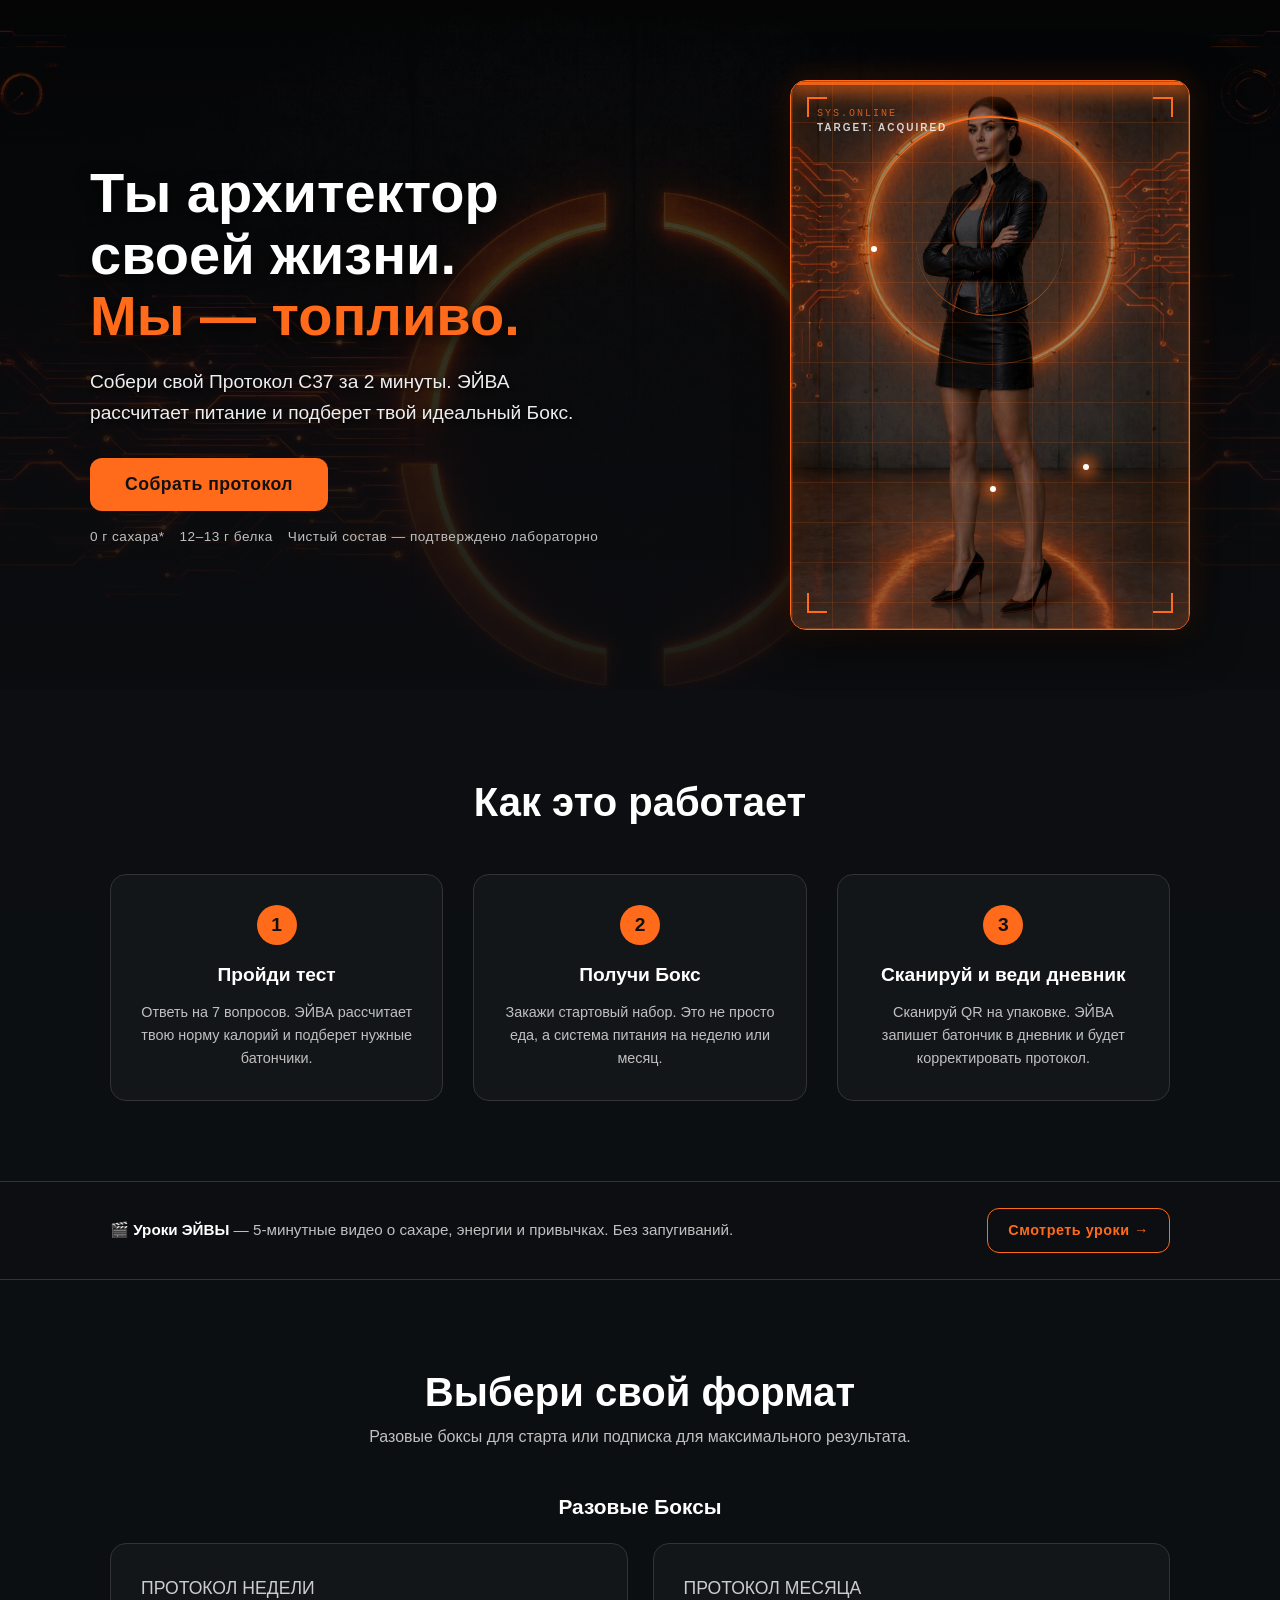
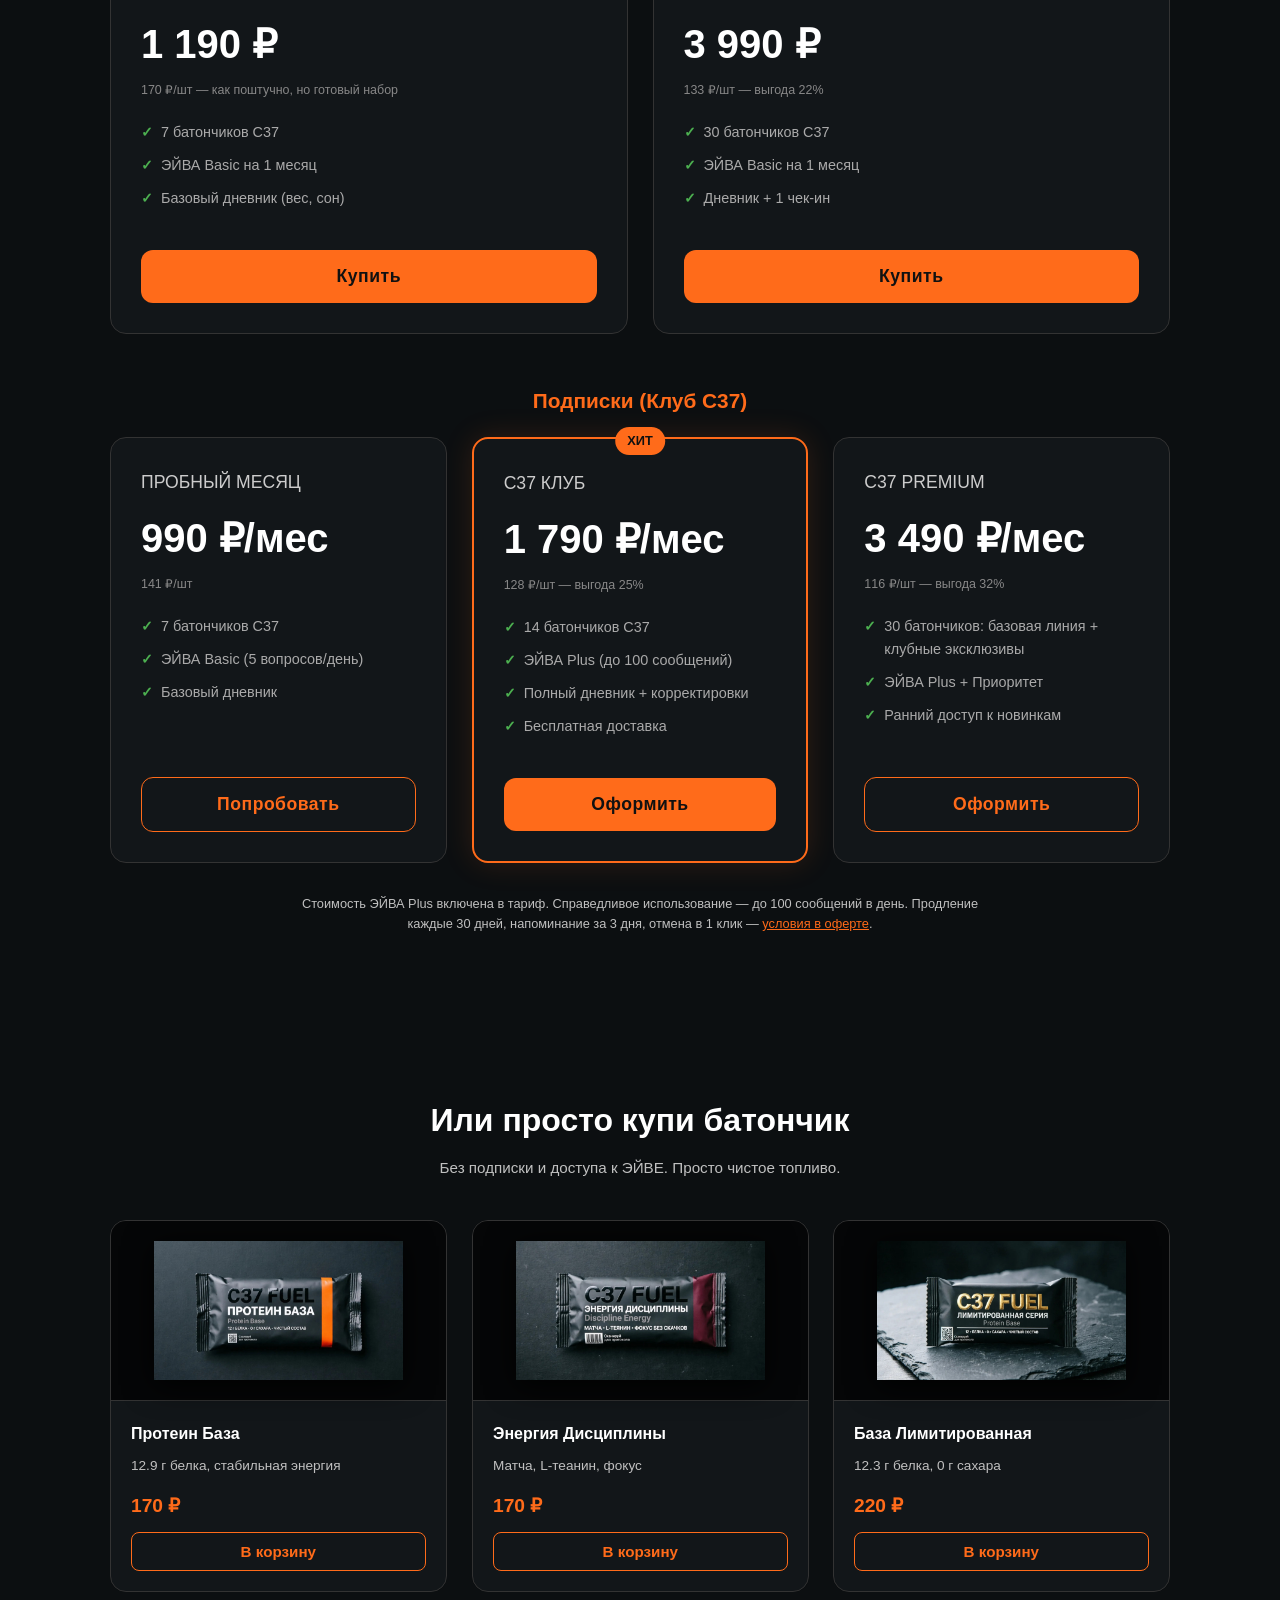
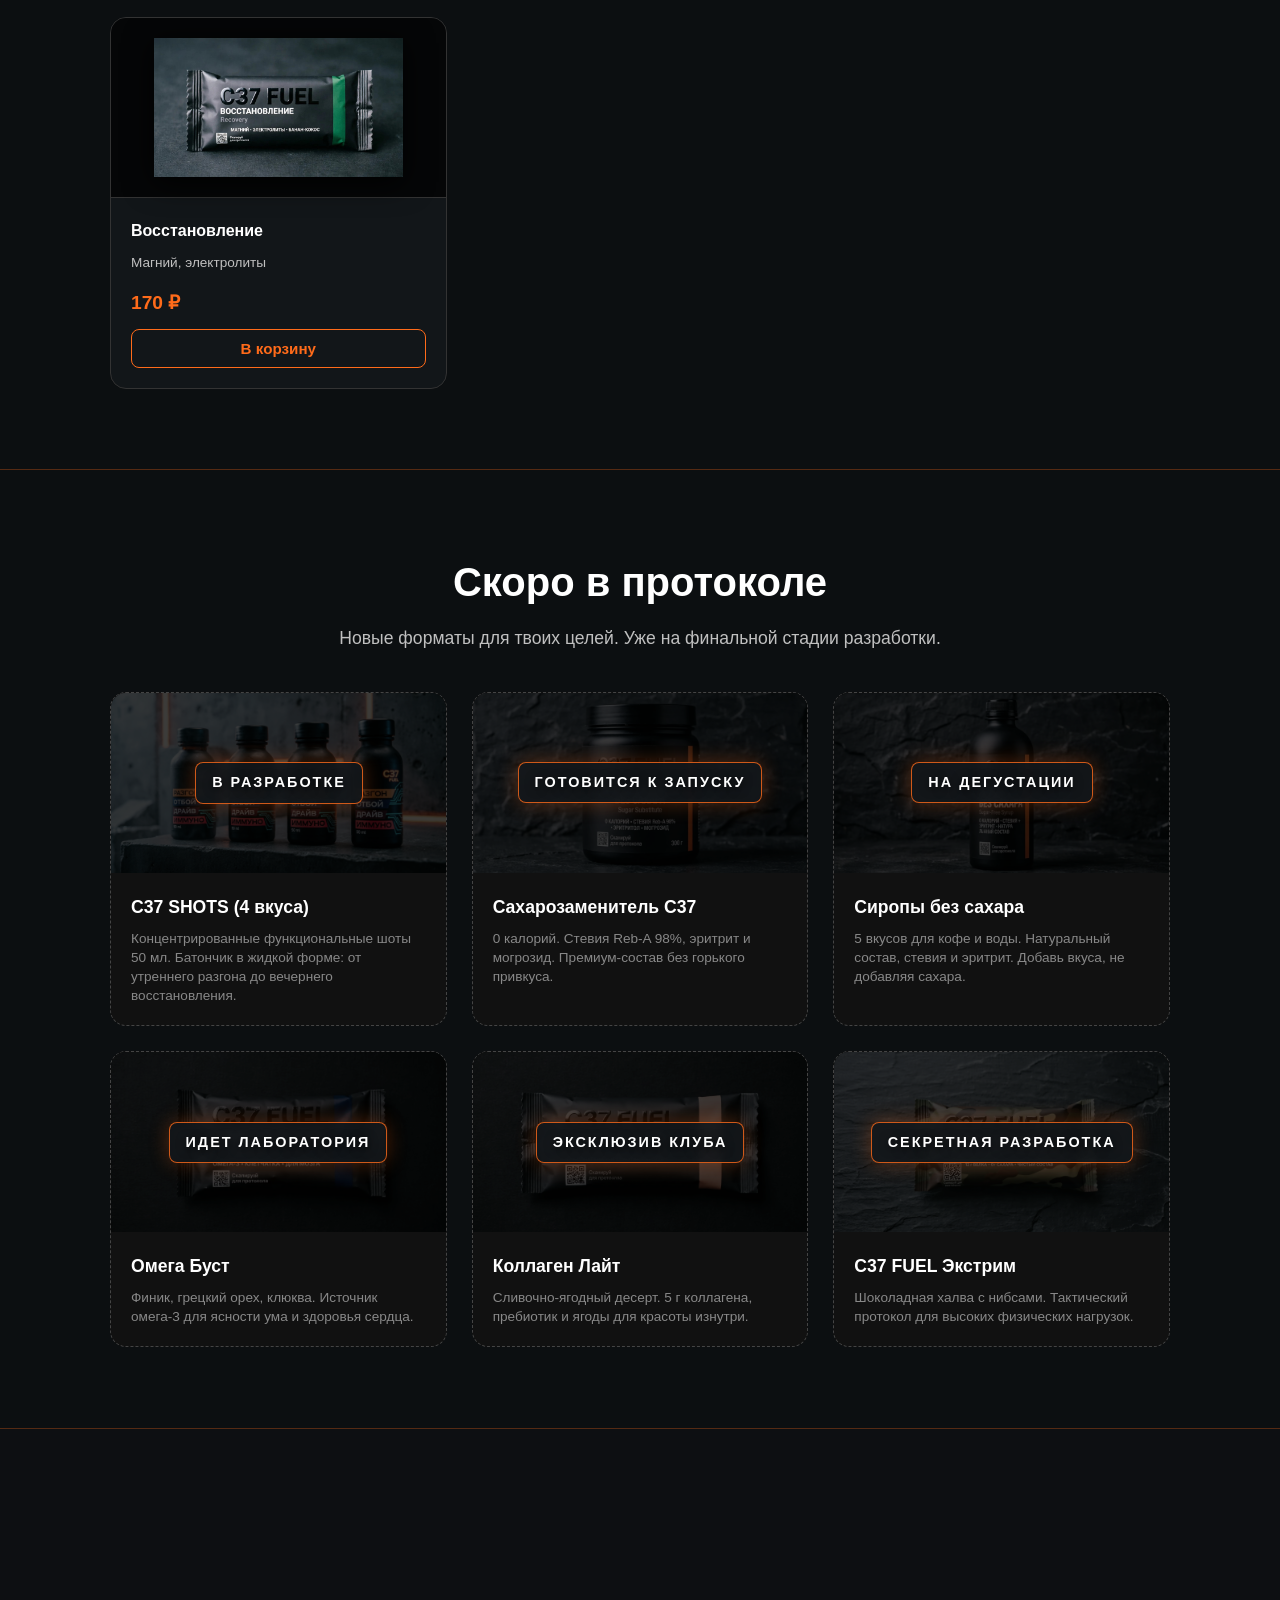
==== commit 80ab5d75: "Update index.html" ====
--- a/index.html
+++ b/index.html
@@ -346,6 +346,18 @@
         } catch (error) { console.error('Ошибка загрузки:', error); }
     }
     loadComponents();
+<script>
+    // Проверка хэша #quiz при загрузке страницы
+    document.addEventListener('DOMContentLoaded', () => {
+        if (window.location.hash === '#quiz') {
+            const quizSection = document.getElementById('quiz');
+            if (quizSection) {
+                quizSection.style.display = 'block';
+                setTimeout(() => quizSection.scrollIntoView({ behavior: 'smooth' }), 100);
+                if (typeof renderStep === 'function') renderStep();
+            }
+        }
+    });
 </script>
 </body>
 </html>
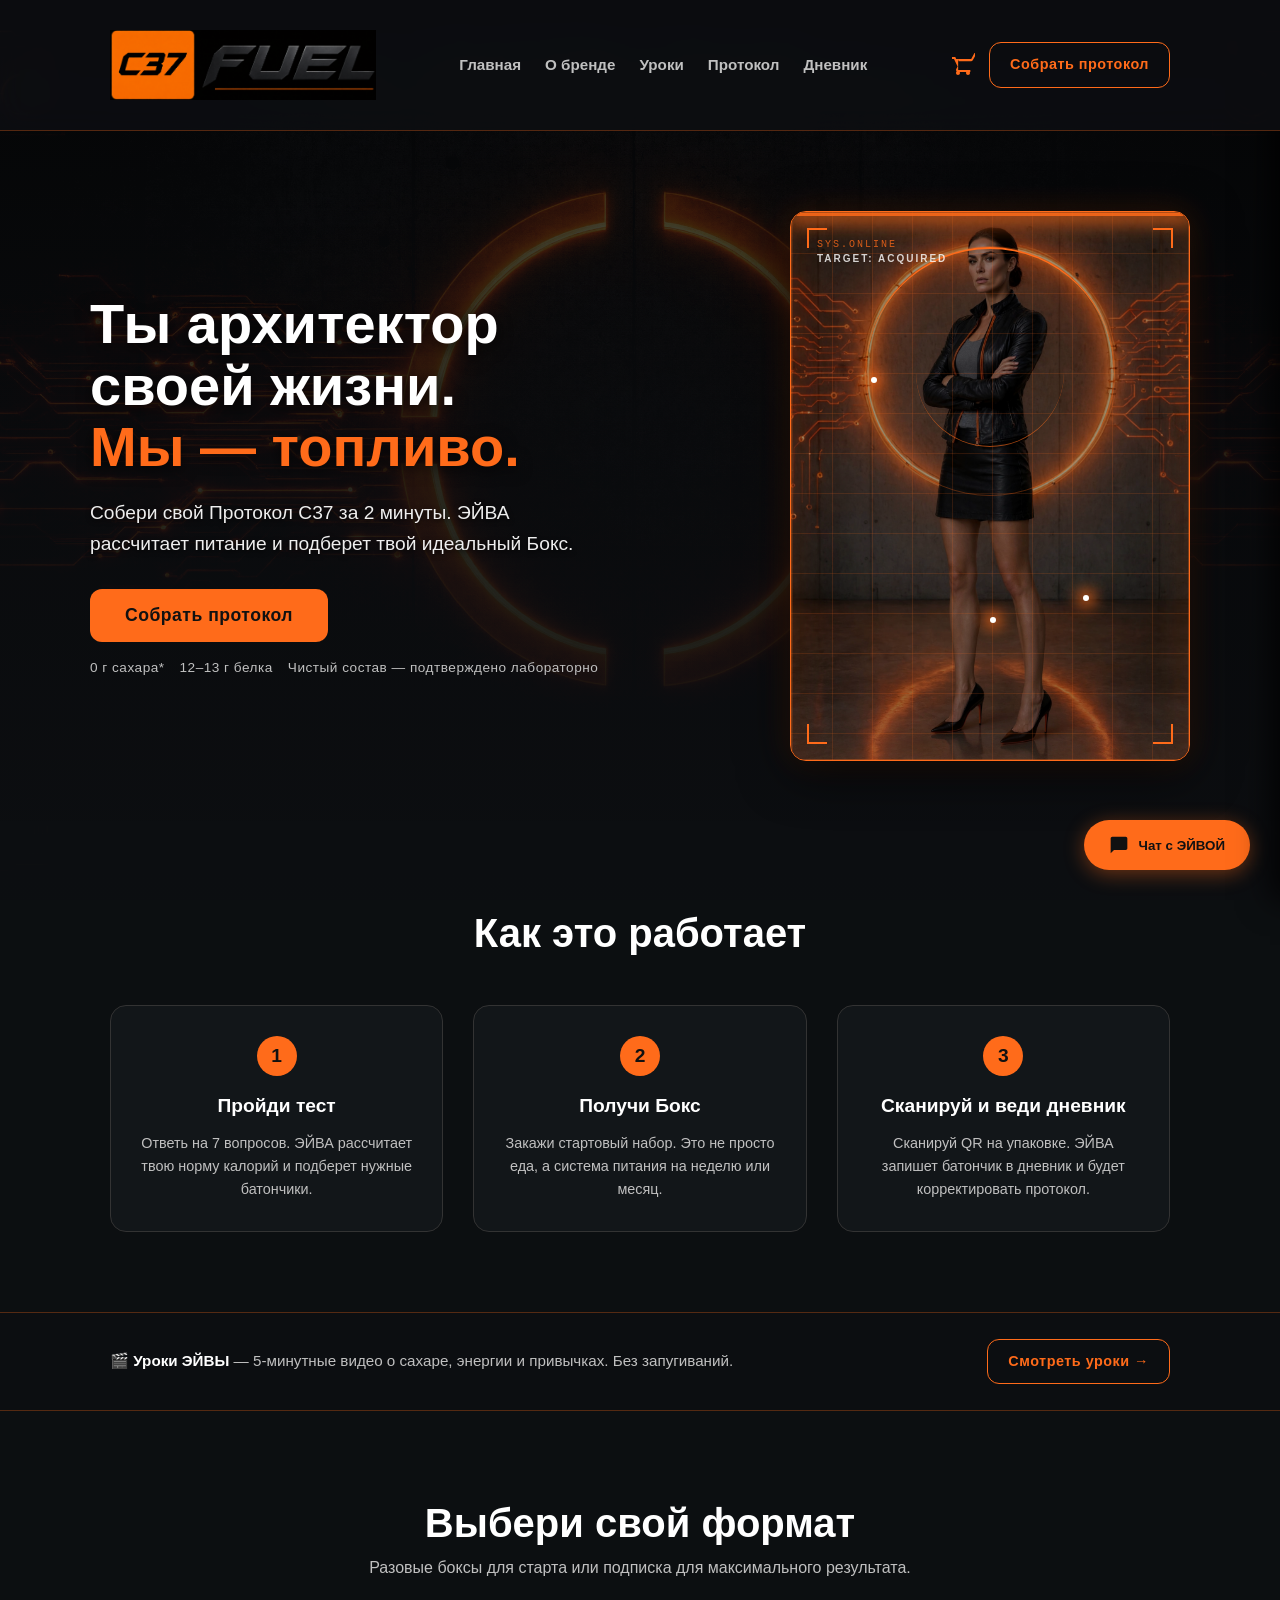
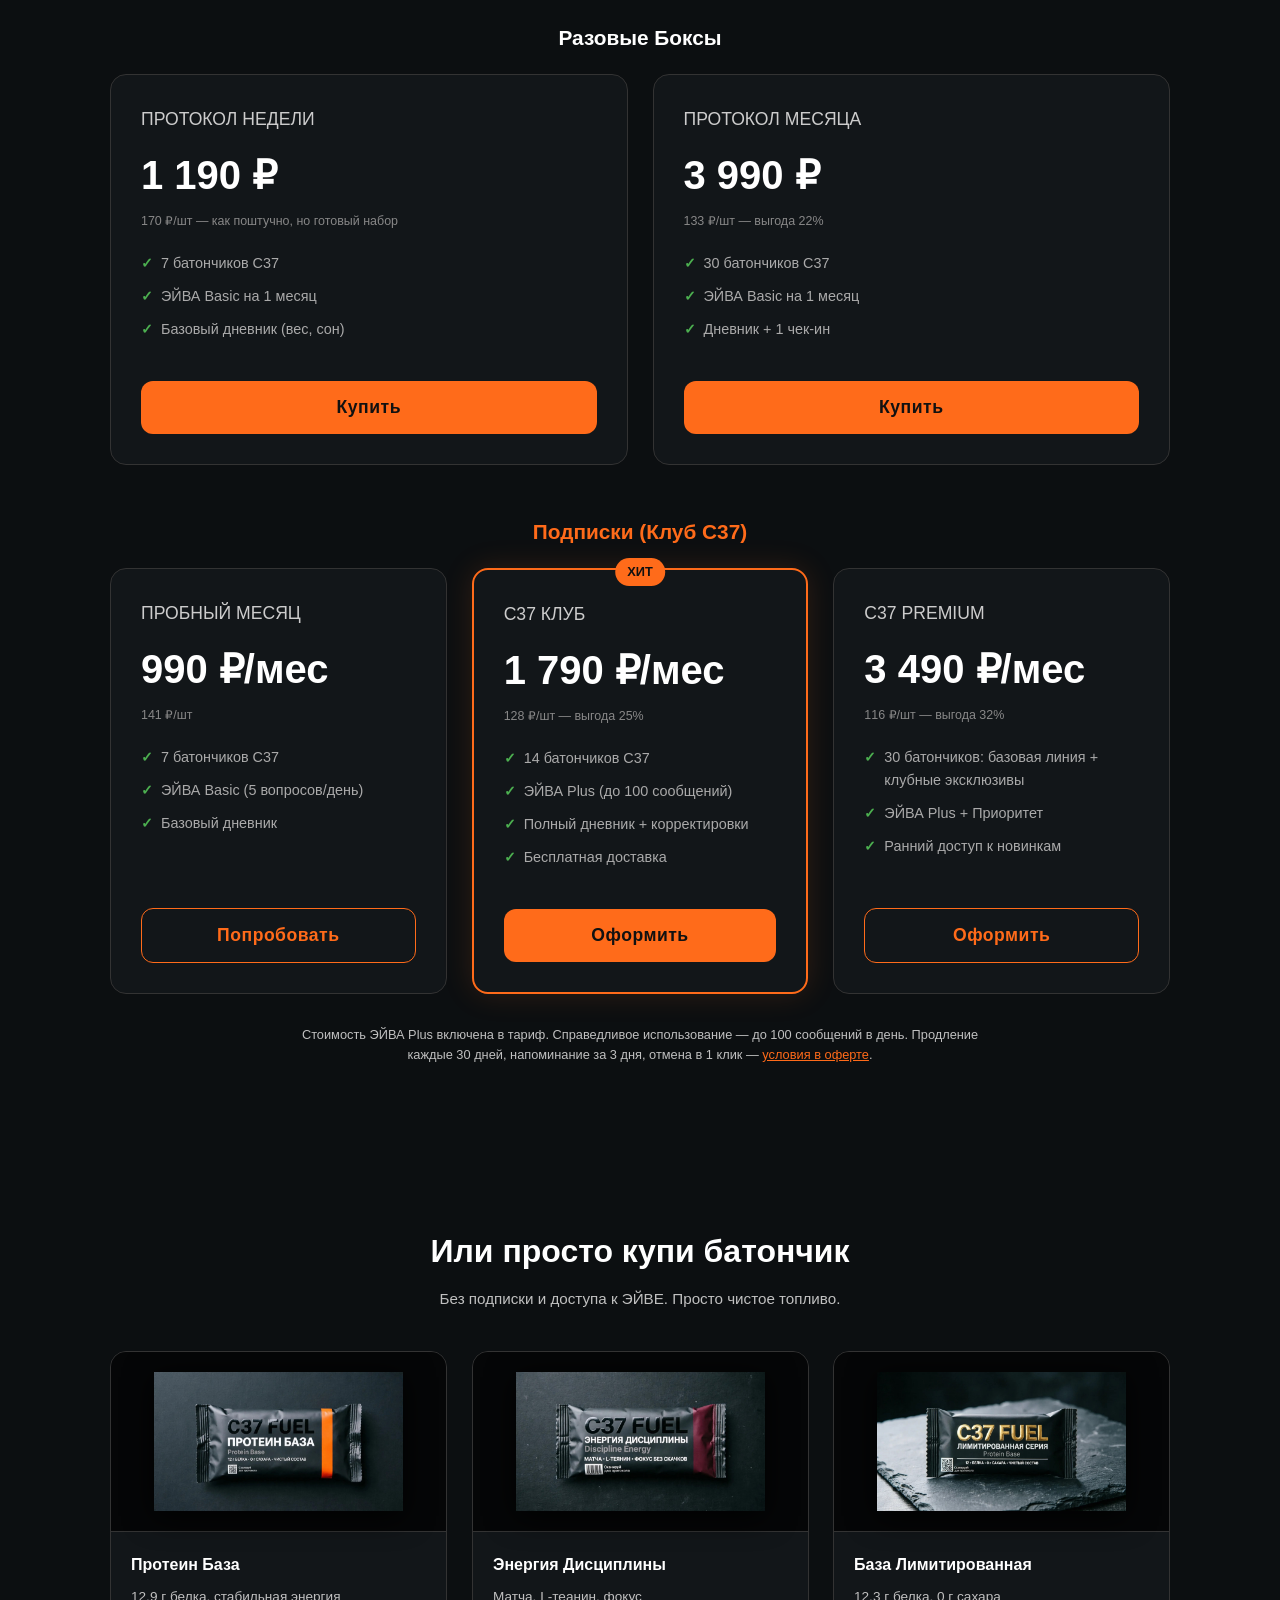
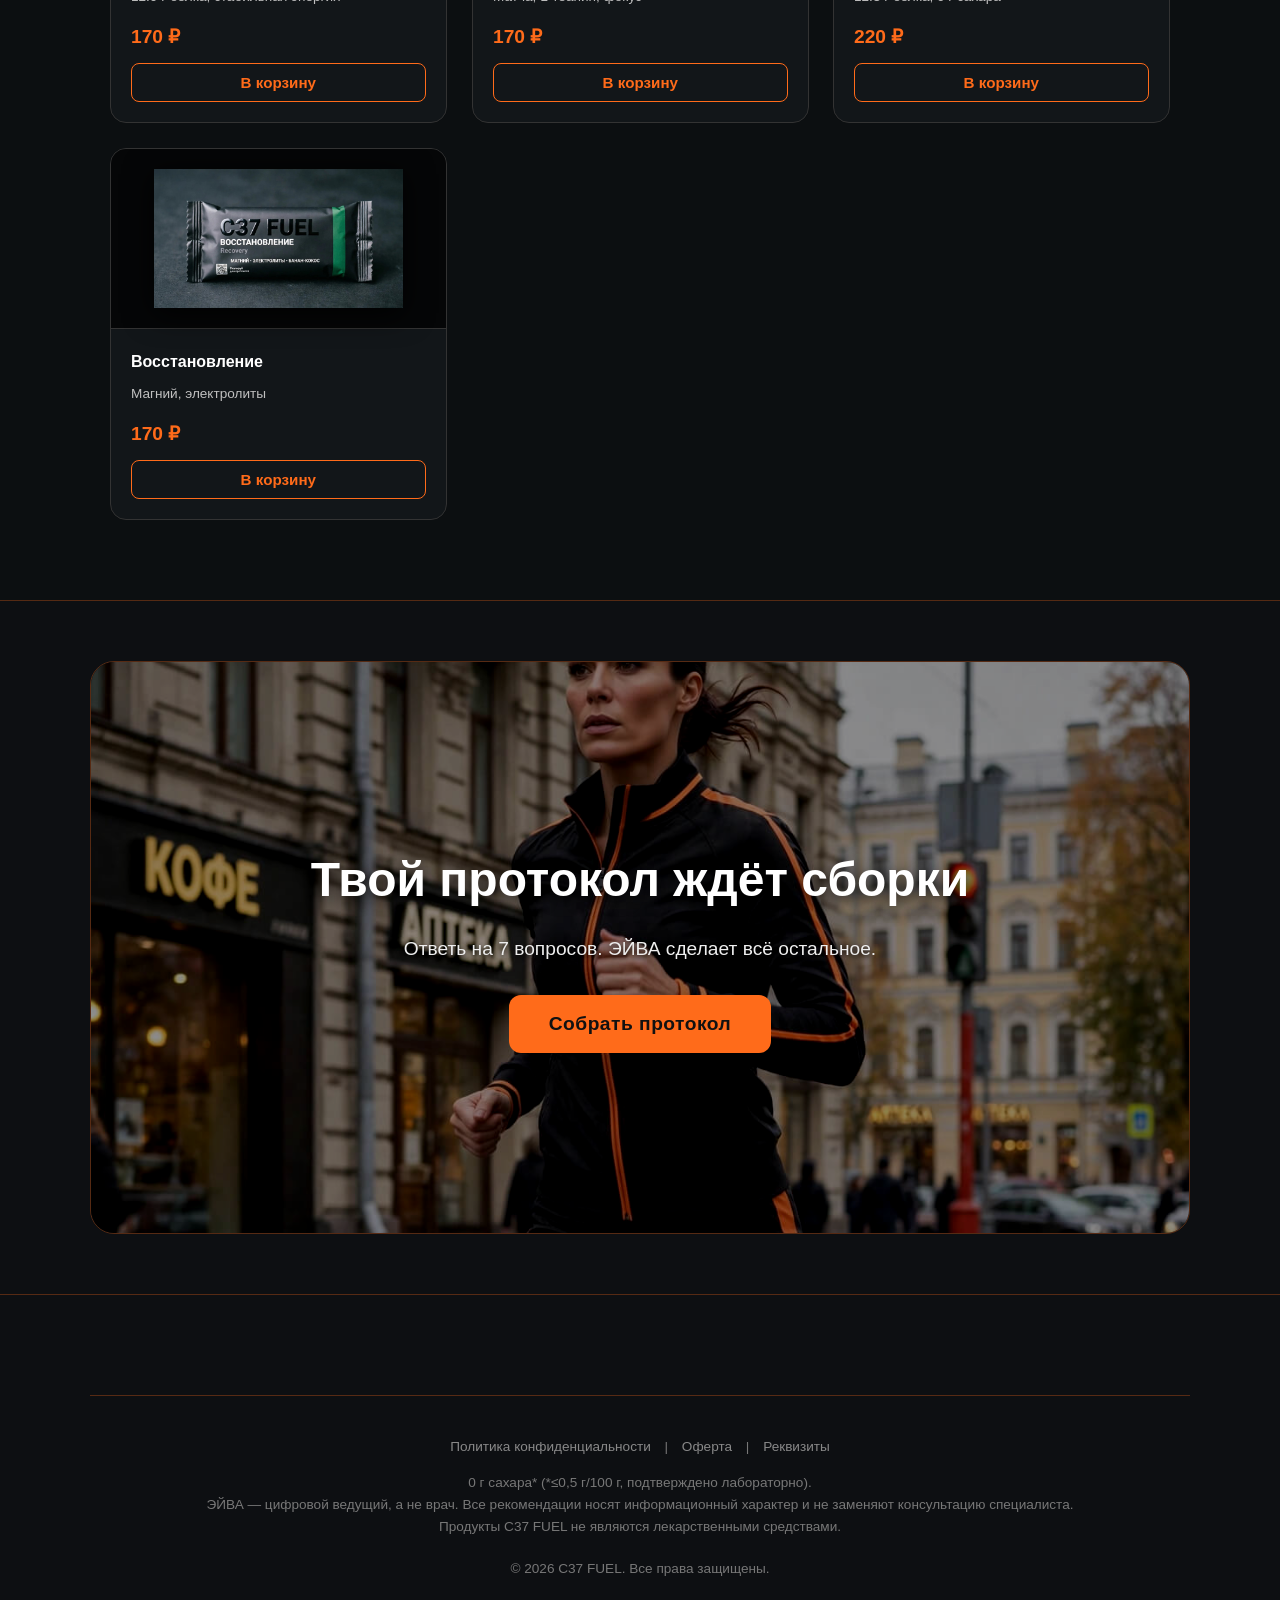
==== commit c1df7a40: "Update index.html" ====
--- a/index.html
+++ b/index.html
@@ -9,7 +9,28 @@
 </head>
 <body>
 
-<div id="header-placeholder"></div>
+<!-- ШАПКА ВСТРОЕНА ПРЯМО СЮДА -->
+<header>
+  <div class="header-content container" style="display:flex; justify-content:space-between; align-items:center; padding:15px 20px;">
+    <a href="index.html" class="logo-lockup" style="display:flex; align-items:center; text-decoration:none;">
+      <img src="logo.png" alt="C37 FUEL" style="height: 70px; width: auto; max-width: 280px; object-fit: contain;">
+    </a>
+    <nav class="nav" style="display:flex; align-items:center; gap:4px; flex-wrap:wrap;">
+      <a href="index.html" style="color:var(--text-muted); text-decoration:none; font-size:.95rem; font-weight:600; margin:0 10px;">Главная</a>
+      <a href="about.html" style="color:var(--text-muted); text-decoration:none; font-size:.95rem; font-weight:600; margin:0 10px;">О бренде</a>
+      <a href="lessons.html" style="color:var(--text-muted); text-decoration:none; font-size:.95rem; font-weight:600; margin:0 10px;">Уроки</a>
+      <a href="protocol.html" style="color:var(--text-muted); text-decoration:none; font-size:.95rem; font-weight:600; margin:0 10px;">Протокол</a>
+      <a href="diary.html" style="color:var(--text-muted); text-decoration:none; font-size:.95rem; font-weight:600; margin:0 10px;">Дневник</a>
+    </nav>
+    <div style="display:flex;align-items:center;gap:14px;">
+      <button class="cart-icon-btn" onclick="toggleCart()" style="background:transparent; border:none; cursor:pointer; position:relative; color:#fff; display:flex; align-items:center;">
+        <svg viewBox="0 0 24 24" style="width:24px; height:24px; fill:var(--accent);"><path d="M7 18c-1.1 0-2 .9-2 2s.9 2 2 2 2-.9 2-2-.9-2-2-2zm10 0c-1.1 0-2 .9-2 2s.9 2 2 2 2-.9 2-2-.9-2-2-2zM7.16 6.26l.54 2h12.3c.75 0 1.41-.41 1.75-1.03l3.58-6.49-1.74-1L20.21 6H5.21l-.94-2H1v2h2l3.6 7.59L5.24 16c-.13.28-.24.53-.24.74C5 18.1 6.04 19 7.34 19h12v-2H7.42c-.13 0-.25-.11-.25-.25z"/></svg>
+        <span class="cart-count" id="cart-count" style="display:none; background:var(--accent); color:#111; font-weight:bold; border-radius:50%; width:20px; height:20px; display:flex; align-items:center; justify-content:center; font-size:0.8rem; position:absolute; top:-8px; right:-8px;">0</span>
+      </button>
+      <a href="index.html#quiz" class="btn btn-outline" style="padding:10px 20px; font-size:.9rem; text-decoration:none;" onclick="if(typeof playIntro==='function')playIntro();">Собрать протокол</a>
+    </div>
+  </div>
+</header>
 
 <!-- 1. ГЛАВНЫЙ ЭКРАН -->
 <section class="hero container">
@@ -80,7 +101,6 @@
         <h2 class="reveal" style="text-align:center; font-size:2.5rem; font-weight:800;">Выбери свой формат</h2>
         <p class="reveal" style="text-align:center; color:var(--text-muted); margin-bottom:40px;">Разовые боксы для старта или подписка для максимального результата.</p>
         
-        <!-- Разовые Боксы -->
         <h3 class="reveal" style="color:#fff; margin-bottom:20px; font-size:1.3rem; text-align:center;">Разовые Боксы</h3>
         <div class="pricing-grid reveal">
             <div class="price-card">
@@ -107,7 +127,6 @@
             </div>
         </div>
 
-        <!-- Подписки -->
         <h3 class="reveal" style="color:var(--accent); margin: 50px 0 20px; font-size:1.3rem; text-align:center;">Подписки (Клуб C37)</h3>
         <div class="pricing-grid reveal">
             <div class="price-card">
@@ -147,12 +166,10 @@
             </div>
         </div>
 
-        <!-- СНОСКА ПОСЛЕ ПОДПИСОК -->
         <p class="sub-note" style="text-align:center; max-width:700px; margin:30px auto 0; font-size:.8rem; color:#c0c0c0;">
             Стоимость ЭЙВА Plus включена в тариф. Справедливое использование — до 100 сообщений в день.
             Продление каждые 30 дней, напоминание за 3 дня, отмена в 1 клик — <a href="offer.html" style="color:#FF6B1A;">условия в оферте</a>.
         </p>
-
     </div>
 </section>
 
@@ -162,7 +179,6 @@
         <h2 class="reveal">Или просто купи батончик</h2>
         <p class="products-sub reveal">Без подписки и доступа к ЭЙВЕ. Просто чистое топливо.</p>
         <div class="products-grid">
-            <!-- Батончики (Волна 1) -->
             <div class="product-card reveal">
                 <div class="product-img"><img src="bar_protein.jpg" alt="Протеин База" onerror="this.src='https://placehold.co/250x250/1E2226/FF6B1A?text=Фото'"></div>
                 <div class="product-info">
@@ -200,103 +216,6 @@
                 </div>
             </div>
         </div>
-    </div>
-</section>
-
-<!-- 4.5. АНОНСЫ НОВОЙ ПРОДУКЦИИ (ТИЗЕРЫ) -->
-<section class="coming-soon" style="padding: 80px 0; background: rgba(13,15,18,0.8); border-bottom: 1px solid var(--border);">
-    <div class="container">
-        <h2 class="reveal" style="text-align:center; font-size:2.5rem; font-weight:800; margin-bottom:10px;">Скоро в протоколе</h2>
-        <p class="reveal" style="text-align:center; color:var(--text-muted); margin-bottom:40px; font-size:1.1rem;">Новые форматы для твоих целей. Уже на финальной стадии разработки.</p>
-        
-        <div class="coming-soon-grid reveal">
-            
-            <!-- ШОТЫ -->
-            <div class="teaser-card">
-                <div class="teaser-img">
-                    <img src="shots.jpg" alt="C37 SHOTS" onerror="this.src='https://placehold.co/400x200/1E2226/FF6B1A?text=C37+SHOTS'">
-                    <div class="teaser-overlay"><span class="teaser-status-text">В разработке</span></div>
-                </div>
-                <div class="teaser-info">
-                    <h4>C37 SHOTS (4 вкуса)</h4>
-                    <p>Концентрированные функциональные шоты 50 мл. Батончик в жидкой форме: от утреннего разгона до вечернего восстановления.</p>
-                </div>
-            </div>
-
-            <!-- САХАРОЗАМЕНИТЕЛЬ -->
-            <div class="teaser-card">
-                <div class="teaser-img">
-                    <img src="sweetener.jpg" alt="Сахарозаменитель" onerror="this.src='https://placehold.co/400x200/1E2226/FF6B1A?text=Сахарозаменитель'">
-                    <div class="teaser-overlay"><span class="teaser-status-text">Готовится к запуску</span></div>
-                </div>
-                <div class="teaser-info">
-                    <h4>Сахарозаменитель C37</h4>
-                    <p>0 калорий. Стевия Reb-A 98%, эритрит и могрозид. Премиум-состав без горького привкуса.</p>
-                </div>
-            </div>
-
-            <!-- СИРОПЫ -->
-            <div class="teaser-card">
-                <div class="teaser-img">
-                    <img src="syrup.jpg" alt="Сироп без сахара" onerror="this.src='https://placehold.co/400x200/1E2226/FF6B1A?text=Сироп'">
-                    <div class="teaser-overlay"><span class="teaser-status-text">На дегустации</span></div>
-                </div>
-                <div class="teaser-info">
-                    <h4>Сиропы без сахара</h4>
-                    <p>5 вкусов для кофе и воды. Натуральный состав, стевия и эритрит. Добавь вкуса, не добавляя сахара.</p>
-                </div>
-            </div>
-
-            <!-- ОМЕГА -->
-            <div class="teaser-card">
-                <div class="teaser-img">
-                    <img src="bar_omega.jpg" alt="Омега Буст" onerror="this.src='https://placehold.co/400x200/1E2226/FF6B1A?text=Омега+Буст'">
-                    <div class="teaser-overlay"><span class="teaser-status-text">Идет лаборатория</span></div>
-                </div>
-                <div class="teaser-info">
-                    <h4>Омега Буст</h4>
-                    <p>Финик, грецкий орех, клюква. Источник омега-3 для ясности ума и здоровья сердца.</p>
-                </div>
-            </div>
-
-            <!-- КОЛЛАГЕН -->
-            <div class="teaser-card">
-                <div class="teaser-img">
-                    <img src="bar_collagen.jpg" alt="Коллаген Лайт" onerror="this.src='https://placehold.co/400x200/1E2226/FF6B1A?text=Коллаген+Лайт'">
-                    <div class="teaser-overlay"><span class="teaser-status-text">Эксклюзив клуба</span></div>
-                </div>
-                <div class="teaser-info">
-                    <h4>Коллаген Лайт</h4>
-                    <p>Сливочно-ягодный десерт. 5 г коллагена, пребиотик и ягоды для красоты изнутри.</p>
-                </div>
-            </div>
-
-            <!-- ЭКСТРИМ -->
-            <div class="teaser-card">
-                <div class="teaser-img">
-                    <img src="bar_extreme.jpg" alt="Экстрим" onerror="this.src='https://placehold.co/400x200/1E2226/FF6B1A?text=Экстрим'">
-                    <div class="teaser-overlay"><span class="teaser-status-text">Секретная разработка</span></div>
-                </div>
-                <div class="teaser-info">
-                    <h4>C37 FUEL Экстрим</h4>
-                    <p>Шоколадная халва с нибсами. Тактический протокол для высоких физических нагрузок.</p>
-                </div>
-            </div>
-
-        </div>
-    </div>
-</section>
-
-<!-- 5. ЧЕСТНЫЙ СОСТАВ -->
-<section class="trust">
-    <div class="container trust-content reveal">
-        <h2>Чистый состав. Подтверждено.</h2>
-        <p>Мы не пишем «полезно» — мы показываем цифры. Сканируй QR-код на упаковке, чтобы увидеть реальные лабораторные тесты каждой партии.</p>
-        <ul class="trust-list">
-            <li>Реальное содержание белка</li>
-            <li>0 г сахара (подтверждено)</li>
-            <li>Без тяжелых металлов</li>
-        </ul>
     </div>
 </section>
 
@@ -308,7 +227,9 @@
         <p style="color: #eee; margin-bottom: 30px; font-size: 1.2rem; text-shadow: 0 2px 5px rgba(0,0,0,0.8);">Ответь на 7 вопросов. ЭЙВА сделает всё остальное.</p>
         <button class="btn" onclick="playIntro()" style="font-size: 1.2rem; padding: 18px 40px;">Собрать протокол</button>
     </div>
-</section><!-- 6. КВИЗ -->
+</section>
+
+<!-- 6. КВИЗ -->
 <section id="quiz" class="quiz-section container">
     <div class="quiz-container">
         <div class="progress-bar"><div class="progress-fill" id="progress"></div></div>
@@ -320,15 +241,12 @@
     </div>
 </section>
 
-
 <div id="footer-placeholder"></div>
 
 <script src="script.js"></script>
 <script>
     async function loadComponents() {
         try {
-            const headerRes = await fetch('header.html');
-            document.getElementById('header-placeholder').innerHTML = await headerRes.text();
             const footerRes = await fetch('footer.html');
             document.getElementById('footer-placeholder').innerHTML = await footerRes.text();
             if (typeof updateCartCount === 'function') updateCartCount();
@@ -346,18 +264,6 @@
         } catch (error) { console.error('Ошибка загрузки:', error); }
     }
     loadComponents();
-<script>
-    // Проверка хэша #quiz при загрузке страницы
-    document.addEventListener('DOMContentLoaded', () => {
-        if (window.location.hash === '#quiz') {
-            const quizSection = document.getElementById('quiz');
-            if (quizSection) {
-                quizSection.style.display = 'block';
-                setTimeout(() => quizSection.scrollIntoView({ behavior: 'smooth' }), 100);
-                if (typeof renderStep === 'function') renderStep();
-            }
-        }
-    });
 </script>
 </body>
 </html>
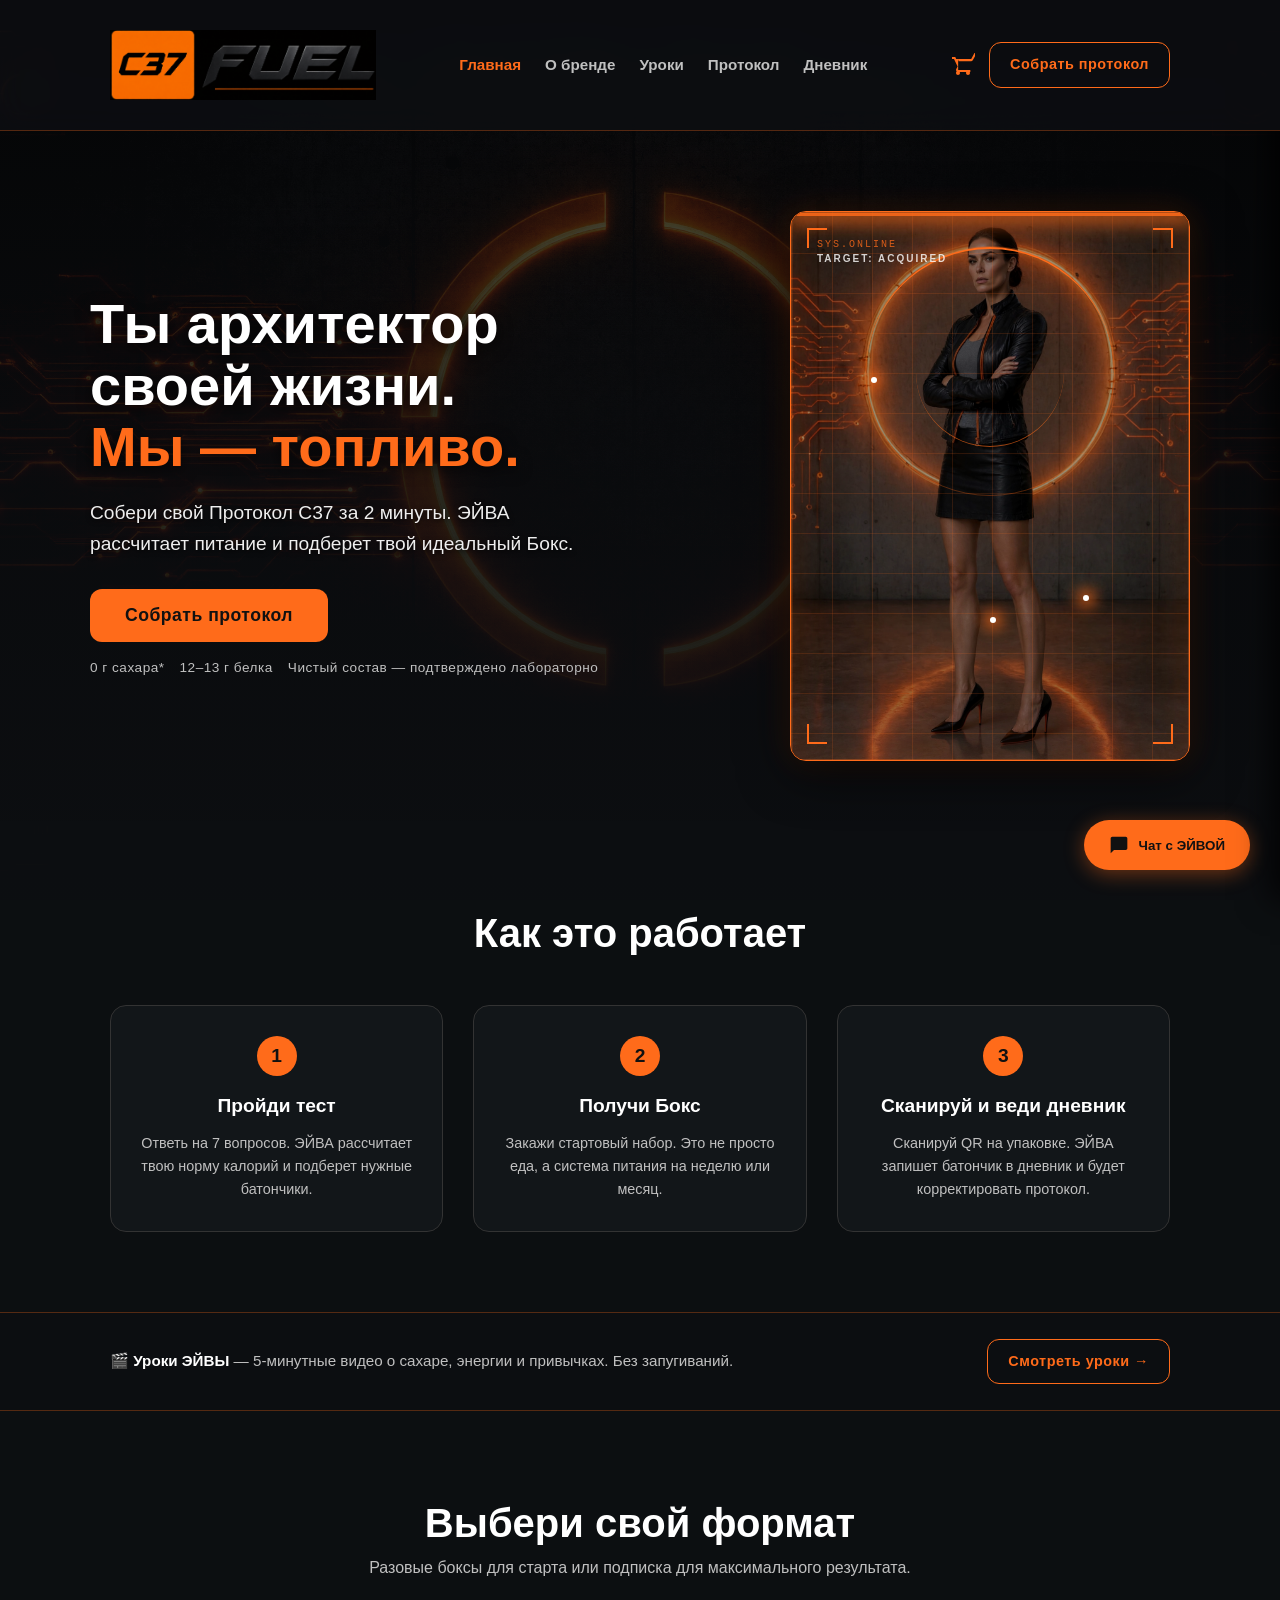
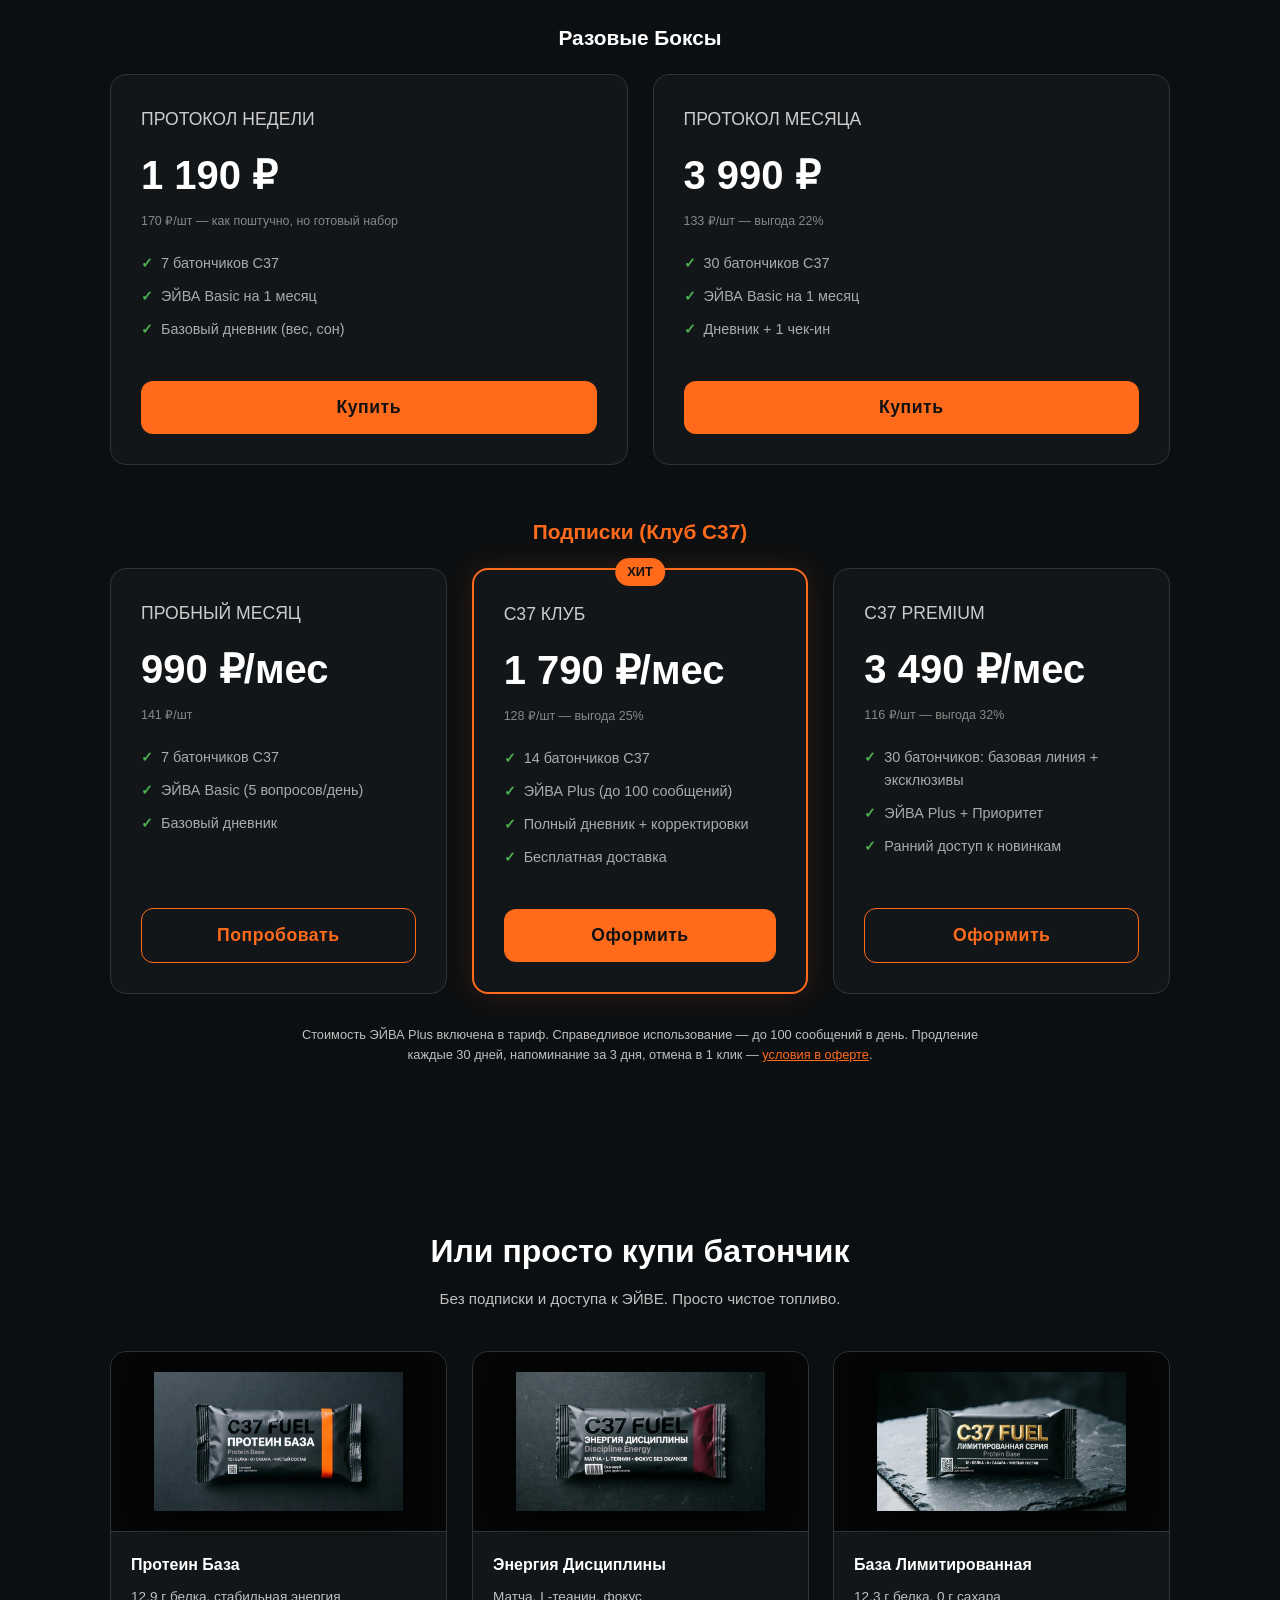
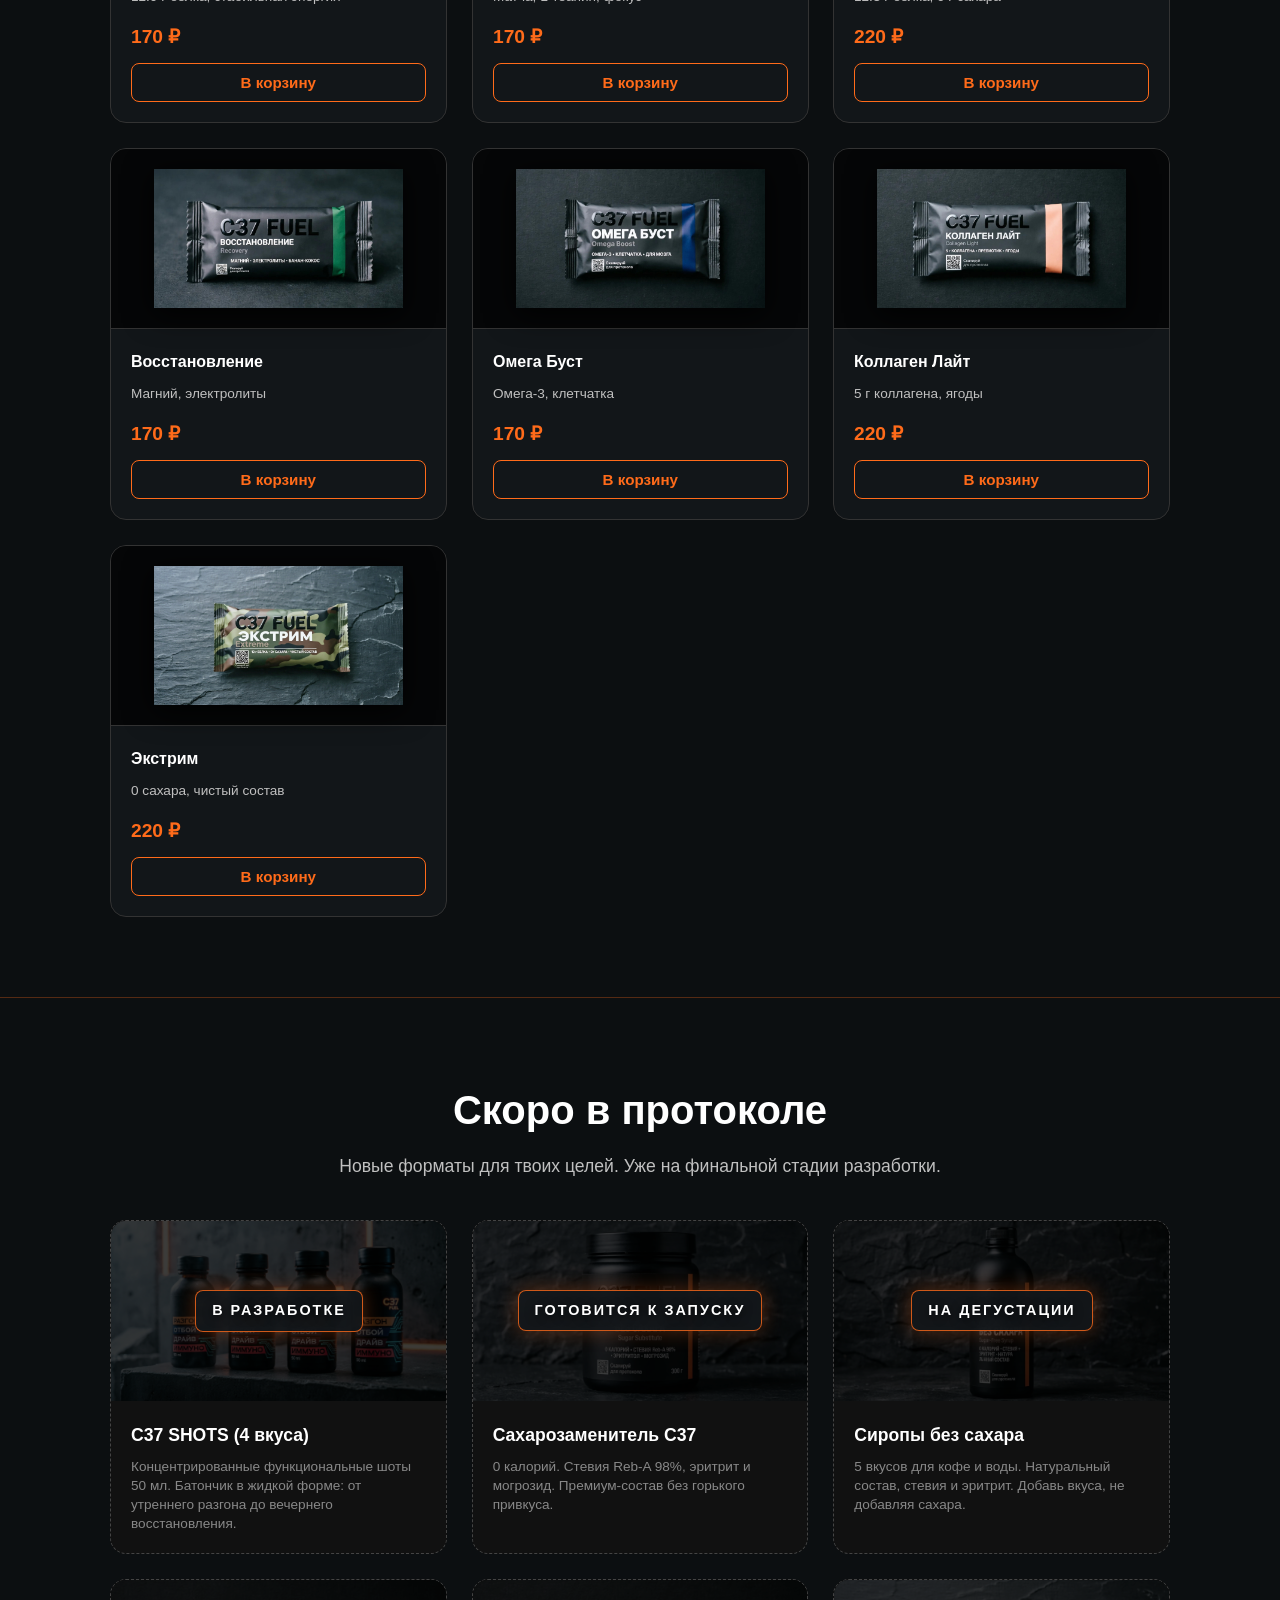
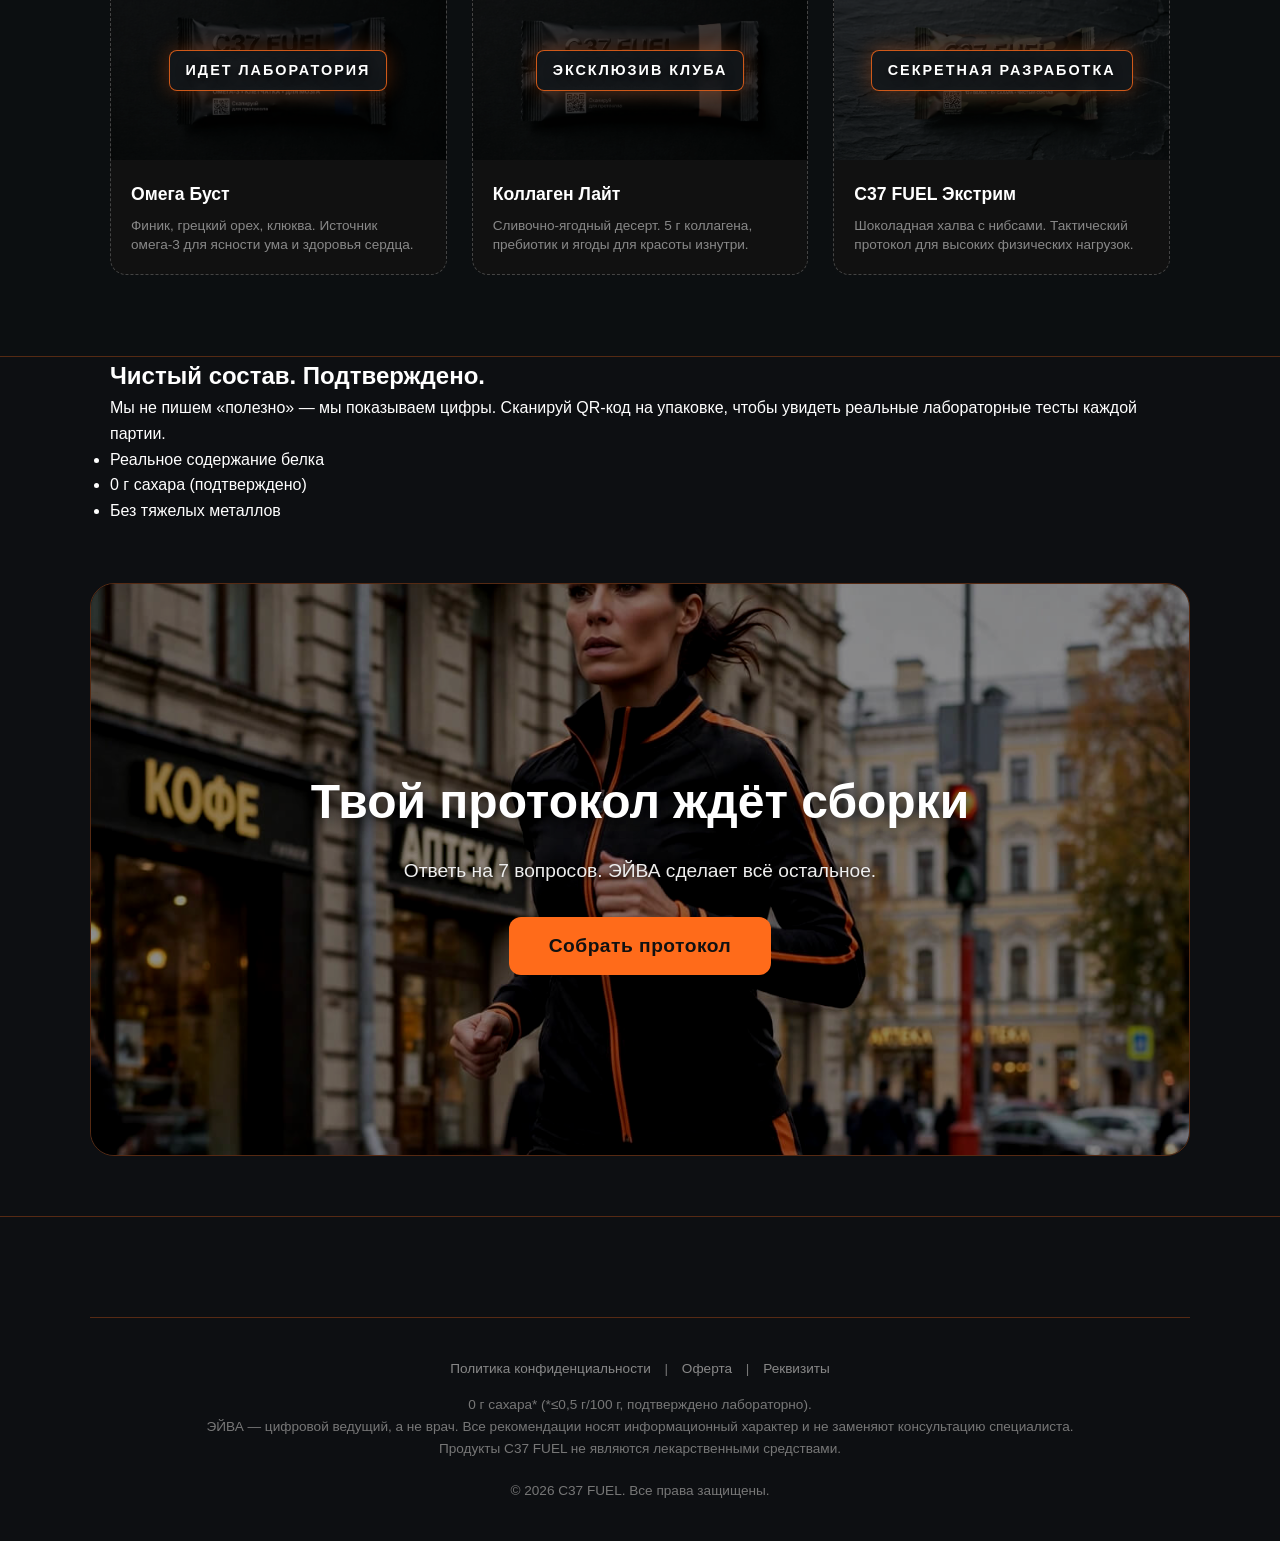
==== commit 0d784bae: "Update index.html" ====
--- a/index.html
+++ b/index.html
@@ -9,19 +9,26 @@
 </head>
 <body>
 
-<!-- ШАПКА ВСТРОЕНА ПРЯМО СЮДА -->
+<!-- ШАПКА (ВСТРОЕНА, ЧТОБЫ НЕ ПРОПАДАЛА) -->
 <header>
   <div class="header-content container" style="display:flex; justify-content:space-between; align-items:center; padding:15px 20px;">
     <a href="index.html" class="logo-lockup" style="display:flex; align-items:center; text-decoration:none;">
-      <img src="logo.png" alt="C37 FUEL" style="height: 70px; width: auto; max-width: 280px; object-fit: contain;">
+      <img src="logo.png" alt="C37 FUEL" style="height: 70px; width: auto; max-width: 280px; object-fit: contain;" onerror="this.style.display='none'; document.getElementById('logo-fallback').style.display='flex';">
+      
+      <div id="logo-fallback" style="display:none; align-items:center; gap:8px;">
+        <span style="background:var(--accent); color:#111; font-weight:900; font-style:italic; padding:8px 16px; border-radius:12px; font-size:2rem; letter-spacing:1px;">C37</span>
+        <span style="color:#fff; font-weight:900; font-style:italic; font-size:2rem; letter-spacing:3px;">FUEL</span>
+      </div>
     </a>
+
     <nav class="nav" style="display:flex; align-items:center; gap:4px; flex-wrap:wrap;">
-      <a href="index.html" style="color:var(--text-muted); text-decoration:none; font-size:.95rem; font-weight:600; margin:0 10px;">Главная</a>
+      <a href="index.html" style="color:var(--accent); text-decoration:none; font-size:.95rem; font-weight:600; margin:0 10px;">Главная</a>
       <a href="about.html" style="color:var(--text-muted); text-decoration:none; font-size:.95rem; font-weight:600; margin:0 10px;">О бренде</a>
       <a href="lessons.html" style="color:var(--text-muted); text-decoration:none; font-size:.95rem; font-weight:600; margin:0 10px;">Уроки</a>
       <a href="protocol.html" style="color:var(--text-muted); text-decoration:none; font-size:.95rem; font-weight:600; margin:0 10px;">Протокол</a>
       <a href="diary.html" style="color:var(--text-muted); text-decoration:none; font-size:.95rem; font-weight:600; margin:0 10px;">Дневник</a>
     </nav>
+
     <div style="display:flex;align-items:center;gap:14px;">
       <button class="cart-icon-btn" onclick="toggleCart()" style="background:transparent; border:none; cursor:pointer; position:relative; color:#fff; display:flex; align-items:center;">
         <svg viewBox="0 0 24 24" style="width:24px; height:24px; fill:var(--accent);"><path d="M7 18c-1.1 0-2 .9-2 2s.9 2 2 2 2-.9 2-2-.9-2-2-2zm10 0c-1.1 0-2 .9-2 2s.9 2 2 2 2-.9 2-2-.9-2-2-2zM7.16 6.26l.54 2h12.3c.75 0 1.41-.41 1.75-1.03l3.58-6.49-1.74-1L20.21 6H5.21l-.94-2H1v2h2l3.6 7.59L5.24 16c-.13.28-.24.53-.24.74C5 18.1 6.04 19 7.34 19h12v-2H7.42c-.13 0-.25-.11-.25-.25z"/></svg>
@@ -87,7 +94,7 @@
     </div>
 </section>
 
-<!-- 2.5. ТИЗЕР УРОКОВ -->
+<!-- ТИЗЕР УРОКОВ -->
 <section style="padding:26px 0; background:rgba(13,15,18,.7); border-bottom:1px solid rgba(255,107,26,.3);">
     <div class="container" style="display:flex; align-items:center; justify-content:space-between; gap:16px; flex-wrap:wrap;">
         <div style="font-size:.95rem; color:#c0c0c0;">🎬 <b style="color:#fff;">Уроки ЭЙВЫ</b> — 5-минутные видео о сахаре, энергии и привычках. Без запугиваний.</div>
@@ -158,7 +165,7 @@
                 <div class="price-value">3 490 ₽/мес</div>
                 <div class="price-note">116 ₽/шт — выгода 32%</div>
                 <ul class="price-features">
-                    <li>30 батончиков: базовая линия + клубные эксклюзивы</li>
+                    <li>30 батончиков: базовая линия + эксклюзивы</li>
                     <li>ЭЙВА Plus + Приоритет</li>
                     <li>Ранний доступ к новинкам</li>
                 </ul>
@@ -179,8 +186,9 @@
         <h2 class="reveal">Или просто купи батончик</h2>
         <p class="products-sub reveal">Без подписки и доступа к ЭЙВЕ. Просто чистое топливо.</p>
         <div class="products-grid">
-            <div class="product-card reveal">
-                <div class="product-img"><img src="bar_protein.jpg" alt="Протеин База" onerror="this.src='https://placehold.co/250x250/1E2226/FF6B1A?text=Фото'"></div>
+            <!-- Батончики -->
+            <div class="product-card reveal">
+                <div class="product-img"><img src="bar_protein.jpg" alt="Протеин База" onclick="openImage(this.src)" onerror="this.src='https://placehold.co/250x250/1E2226/FF6B1A?text=Фото'"></div>
                 <div class="product-info">
                     <h4>Протеин База</h4>
                     <p>12.9 г белка, стабильная энергия</p>
@@ -189,7 +197,7 @@
                 </div>
             </div>
             <div class="product-card reveal">
-                <div class="product-img"><img src="bar_energy.jpg" alt="Энергия Дисциплины" onerror="this.src='https://placehold.co/250x250/1E2226/FF6B1A?text=Фото'"></div>
+                <div class="product-img"><img src="bar_energy.jpg" alt="Энергия Дисциплины" onclick="openImage(this.src)" onerror="this.src='https://placehold.co/250x250/1E2226/FF6B1A?text=Фото'"></div>
                 <div class="product-info">
                     <h4>Энергия Дисциплины</h4>
                     <p>Матча, L-теанин, фокус</p>
@@ -198,7 +206,7 @@
                 </div>
             </div>
             <div class="product-card reveal">
-                <div class="product-img"><img src="bar_limited.jpg" alt="База Лимитированная" onerror="this.src='https://placehold.co/250x250/1E2226/FF6B1A?text=Фото'"></div>
+                <div class="product-img"><img src="bar_limited.jpg" alt="База Лимитированная" onclick="openImage(this.src)" onerror="this.src='https://placehold.co/250x250/1E2226/FF6B1A?text=Фото'"></div>
                 <div class="product-info">
                     <h4>База Лимитированная</h4>
                     <p>12.3 г белка, 0 г сахара</p>
@@ -207,7 +215,7 @@
                 </div>
             </div>
             <div class="product-card reveal">
-                <div class="product-img"><img src="bar_recovery.jpg" alt="Восстановление" onerror="this.src='https://placehold.co/250x250/1E2226/FF6B1A?text=Фото'"></div>
+                <div class="product-img"><img src="bar_recovery.jpg" alt="Восстановление" onclick="openImage(this.src)" onerror="this.src='https://placehold.co/250x250/1E2226/FF6B1A?text=Фото'"></div>
                 <div class="product-info">
                     <h4>Восстановление</h4>
                     <p>Магний, электролиты</p>
@@ -215,13 +223,137 @@
                     <button class="btn-small" onclick="addToCart('Восстановление', 170)">В корзину</button>
                 </div>
             </div>
-        </div>
+            <div class="product-card reveal">
+                <div class="product-img"><img src="bar_omega.jpg" alt="Омега Буст" onclick="openImage(this.src)" onerror="this.src='https://placehold.co/250x250/1E2226/FF6B1A?text=Фото'"></div>
+                <div class="product-info">
+                    <h4>Омега Буст</h4>
+                    <p>Омега-3, клетчатка</p>
+                    <div class="price">170 ₽</div>
+                    <button class="btn-small" onclick="addToCart('Омега Буст', 170)">В корзину</button>
+                </div>
+            </div>
+            <div class="product-card reveal">
+                <div class="product-img"><img src="bar_collagen.jpg" alt="Коллаген Лайт" onclick="openImage(this.src)" onerror="this.src='https://placehold.co/250x250/1E2226/FF6B1A?text=Фото'"></div>
+                <div class="product-info">
+                    <h4>Коллаген Лайт</h4>
+                    <p>5 г коллагена, ягоды</p>
+                    <div class="price">220 ₽</div>
+                    <button class="btn-small" onclick="addToCart('Коллаген Лайт', 220)">В корзину</button>
+                </div>
+            </div>
+            <div class="product-card reveal">
+                <div class="product-img"><img src="bar_extreme.jpg" alt="Экстрим" onclick="openImage(this.src)" onerror="this.src='https://placehold.co/250x250/1E2226/FF6B1A?text=Фото'"></div>
+                <div class="product-info">
+                    <h4>Экстрим</h4>
+                    <p>0 сахара, чистый состав</p>
+                    <div class="price">220 ₽</div>
+                    <button class="btn-small" onclick="addToCart('Экстрим', 220)">В корзину</button>
+                </div>
+            </div>
+        </div>
+    </div>
+</section>
+
+<!-- 5. АНОНСЫ НОВОЙ ПРОДУКЦИИ (ТИЗЕРЫ) -->
+<section class="coming-soon" style="padding: 80px 0; background: rgba(13,15,18,0.8); border-bottom: 1px solid var(--border);">
+    <div class="container">
+        <h2 class="reveal" style="text-align:center; font-size:2.5rem; font-weight:800; margin-bottom:10px;">Скоро в протоколе</h2>
+        <p class="reveal" style="text-align:center; color:var(--text-muted); margin-bottom:40px; font-size:1.1rem;">Новые форматы для твоих целей. Уже на финальной стадии разработки.</p>
+        
+        <div class="coming-soon-grid reveal">
+            
+            <!-- ШОТЫ -->
+            <div class="teaser-card">
+                <div class="teaser-img">
+                    <img src="shots.jpg" alt="C37 SHOTS" onerror="this.src='https://placehold.co/400x200/1E2226/FF6B1A?text=C37+SHOTS'">
+                    <div class="teaser-overlay"><span class="teaser-status-text">В разработке</span></div>
+                </div>
+                <div class="teaser-info">
+                    <h4>C37 SHOTS (4 вкуса)</h4>
+                    <p>Концентрированные функциональные шоты 50 мл. Батончик в жидкой форме: от утреннего разгона до вечернего восстановления.</p>
+                </div>
+            </div>
+
+            <!-- САХАРОЗАМЕНИТЕЛЬ -->
+            <div class="teaser-card">
+                <div class="teaser-img">
+                    <img src="sweetener.jpg" alt="Сахарозаменитель" onerror="this.src='https://placehold.co/400x200/1E2226/FF6B1A?text=Сахарозаменитель'">
+                    <div class="teaser-overlay"><span class="teaser-status-text">Готовится к запуску</span></div>
+                </div>
+                <div class="teaser-info">
+                    <h4>Сахарозаменитель C37</h4>
+                    <p>0 калорий. Стевия Reb-A 98%, эритрит и могрозид. Премиум-состав без горького привкуса.</p>
+                </div>
+            </div>
+
+            <!-- СИРОПЫ -->
+            <div class="teaser-card">
+                <div class="teaser-img">
+                    <img src="syrup.jpg" alt="Сироп без сахара" onerror="this.src='https://placehold.co/400x200/1E2226/FF6B1A?text=Сироп'">
+                    <div class="teaser-overlay"><span class="teaser-status-text">На дегустации</span></div>
+                </div>
+                <div class="teaser-info">
+                    <h4>Сиропы без сахара</h4>
+                    <p>5 вкусов для кофе и воды. Натуральный состав, стевия и эритрит. Добавь вкуса, не добавляя сахара.</p>
+                </div>
+            </div>
+
+            <!-- ОМЕГА -->
+            <div class="teaser-card">
+                <div class="teaser-img">
+                    <img src="bar_omega.jpg" alt="Омега Буст" onerror="this.src='https://placehold.co/400x200/1E2226/FF6B1A?text=Омега+Буст'">
+                    <div class="teaser-overlay"><span class="teaser-status-text">Идет лаборатория</span></div>
+                </div>
+                <div class="teaser-info">
+                    <h4>Омега Буст</h4>
+                    <p>Финик, грецкий орех, клюква. Источник омега-3 для ясности ума и здоровья сердца.</p>
+                </div>
+            </div>
+
+            <!-- КОЛЛАГЕН -->
+            <div class="teaser-card">
+                <div class="teaser-img">
+                    <img src="bar_collagen.jpg" alt="Коллаген Лайт" onerror="this.src='https://placehold.co/400x200/1E2226/FF6B1A?text=Коллаген+Лайт'">
+                    <div class="teaser-overlay"><span class="teaser-status-text">Эксклюзив клуба</span></div>
+                </div>
+                <div class="teaser-info">
+                    <h4>Коллаген Лайт</h4>
+                    <p>Сливочно-ягодный десерт. 5 г коллагена, пребиотик и ягоды для красоты изнутри.</p>
+                </div>
+            </div>
+
+            <!-- ЭКСТРИМ -->
+            <div class="teaser-card">
+                <div class="teaser-img">
+                    <img src="bar_extreme.jpg" alt="Экстрим" onerror="this.src='https://placehold.co/400x200/1E2226/FF6B1A?text=Экстрим'">
+                    <div class="teaser-overlay"><span class="teaser-status-text">Секретная разработка</span></div>
+                </div>
+                <div class="teaser-info">
+                    <h4>C37 FUEL Экстрим</h4>
+                    <p>Шоколадная халва с нибсами. Тактический протокол для высоких физических нагрузок.</p>
+                </div>
+            </div>
+
+        </div>
+    </div>
+</section>
+
+<!-- 6. ЧЕСТНЫЙ СОСТАВ -->
+<section class="trust">
+    <div class="container trust-content reveal">
+        <h2>Чистый состав. Подтверждено.</h2>
+        <p>Мы не пишем «полезно» — мы показываем цифры. Сканируй QR-код на упаковке, чтобы увидеть реальные лабораторные тесты каждой партии.</p>
+        <ul class="trust-list">
+            <li>Реальное содержание белка</li>
+            <li>0 г сахара (подтверждено)</li>
+            <li>Без тяжелых металлов</li>
+        </ul>
     </div>
 </section>
 
 <!-- БАННЕР ПЕРЕД КВИЗОМ -->
 <section class="cta-background reveal">
-    <img src="eva_run.jpg" alt="ЭЙВА">
+    <img src="eva_run.jpg" alt="ЭЙВА" onerror="this.src='https://placehold.co/1100x400/1E2226/FF6B1A?text=EVA+RUN'">
     <div class="cta-content">
         <h2 style="font-size: 3rem; margin-bottom: 15px; color: #fff; text-shadow: 0 4px 15px rgba(0,0,0,0.8); font-weight: 900;">Твой протокол ждёт сборки</h2>
         <p style="color: #eee; margin-bottom: 30px; font-size: 1.2rem; text-shadow: 0 2px 5px rgba(0,0,0,0.8);">Ответь на 7 вопросов. ЭЙВА сделает всё остальное.</p>
@@ -229,7 +361,7 @@
     </div>
 </section>
 
-<!-- 6. КВИЗ -->
+<!-- 7. КВИЗ -->
 <section id="quiz" class="quiz-section container">
     <div class="quiz-container">
         <div class="progress-bar"><div class="progress-fill" id="progress"></div></div>
@@ -241,6 +373,7 @@
     </div>
 </section>
 
+<!-- ПОДВАЛ -->
 <div id="footer-placeholder"></div>
 
 <script src="script.js"></script>
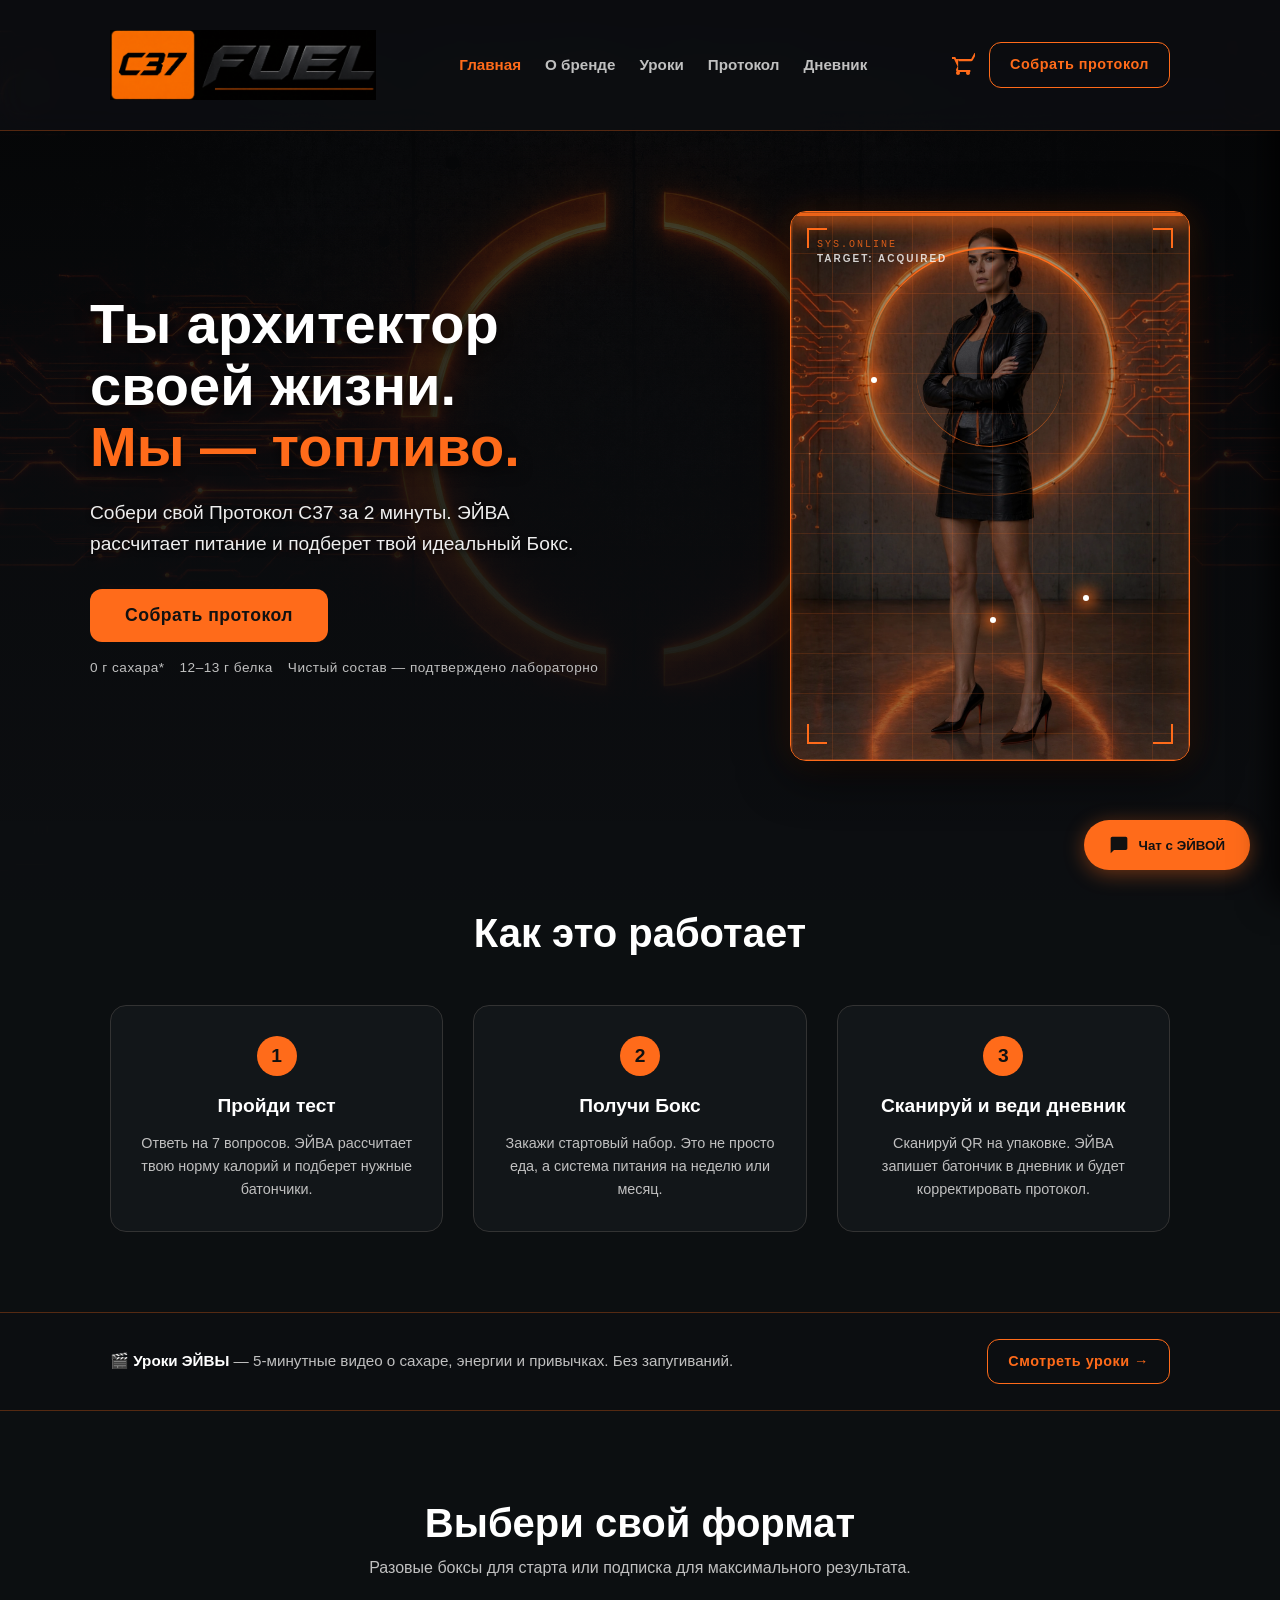
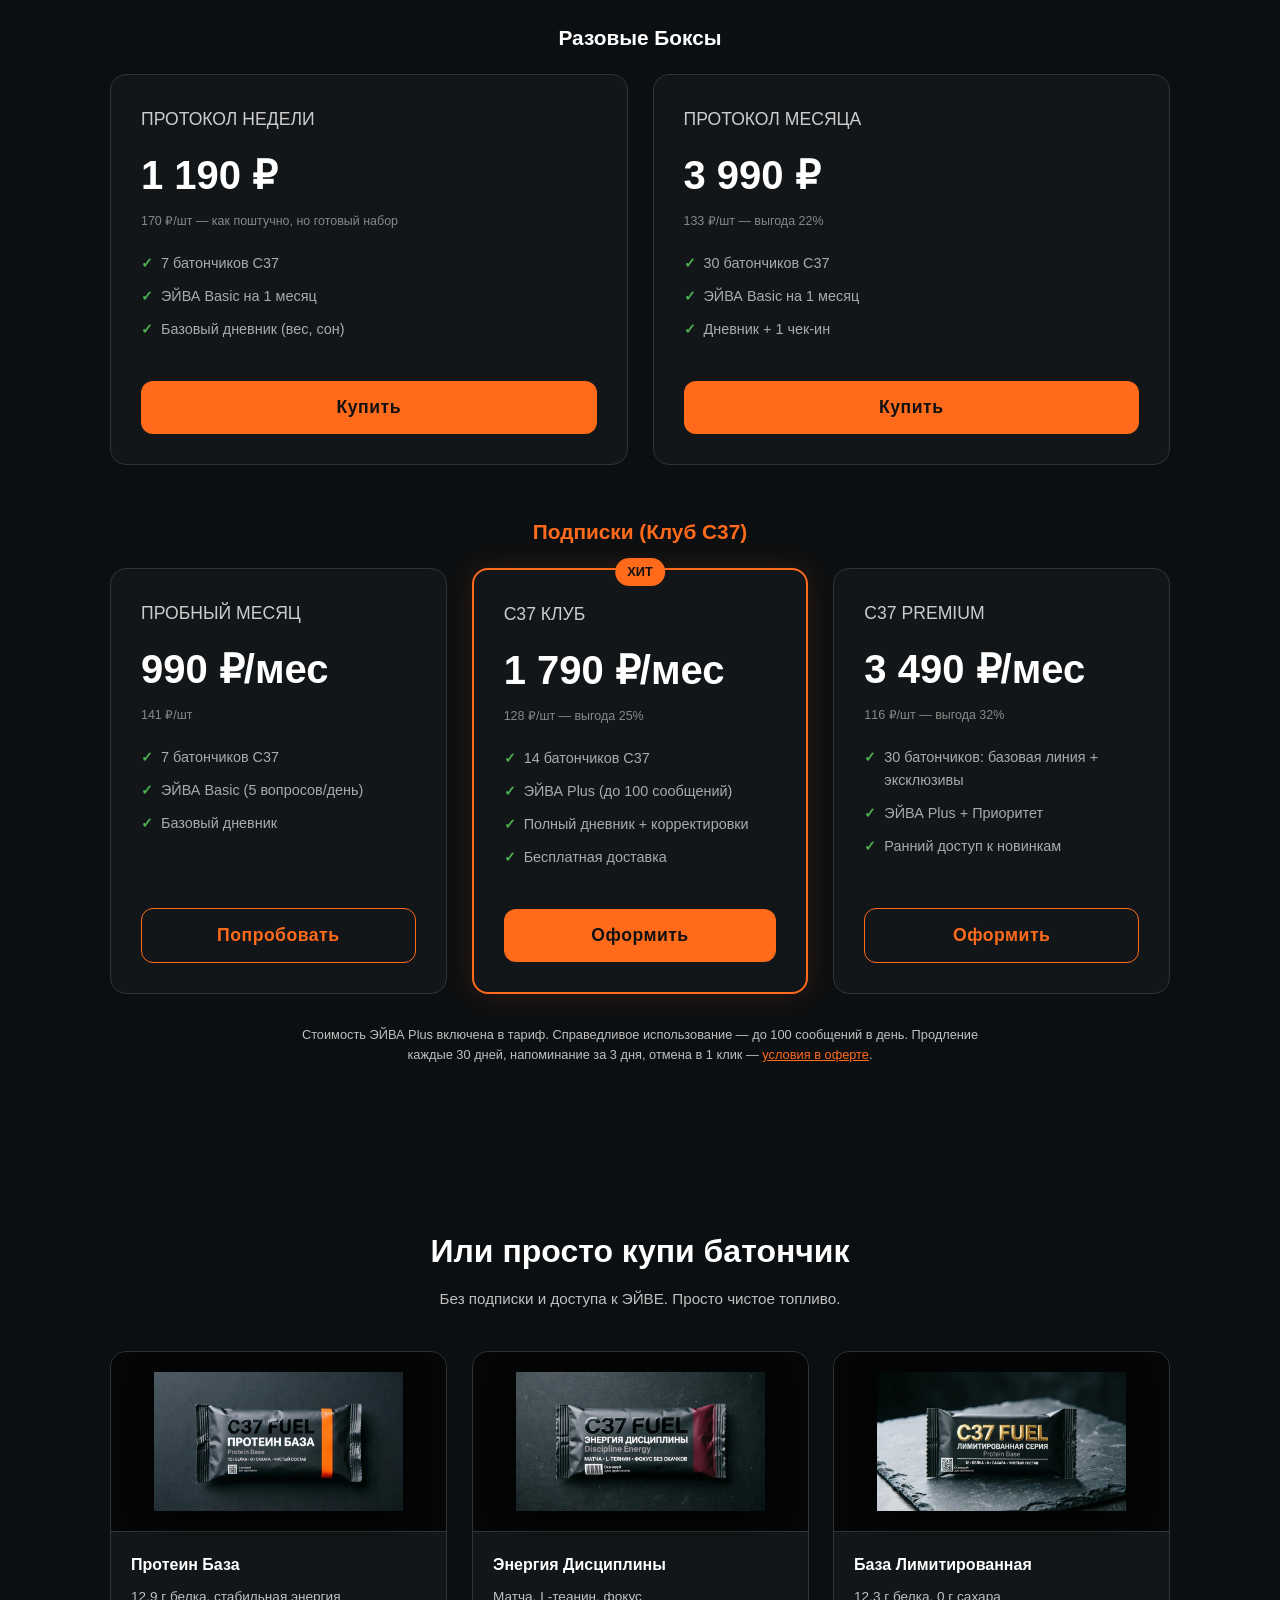
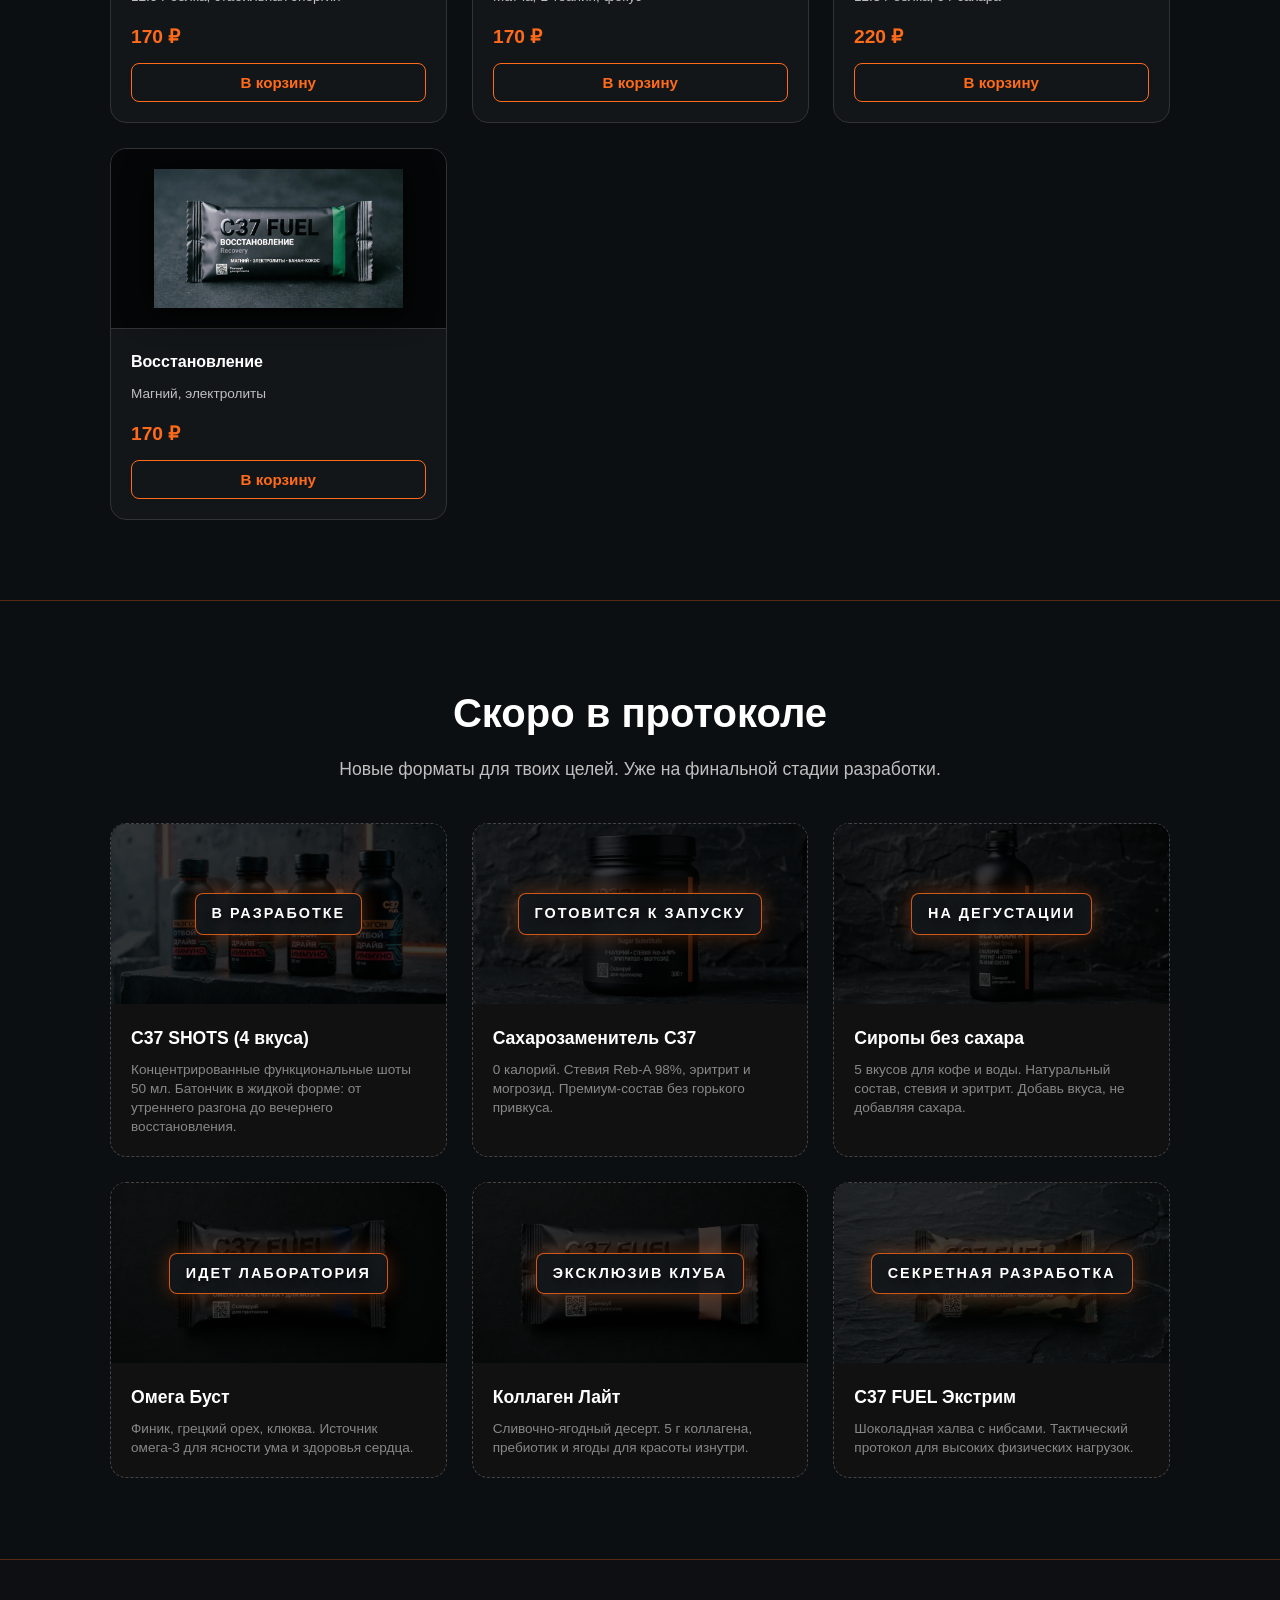
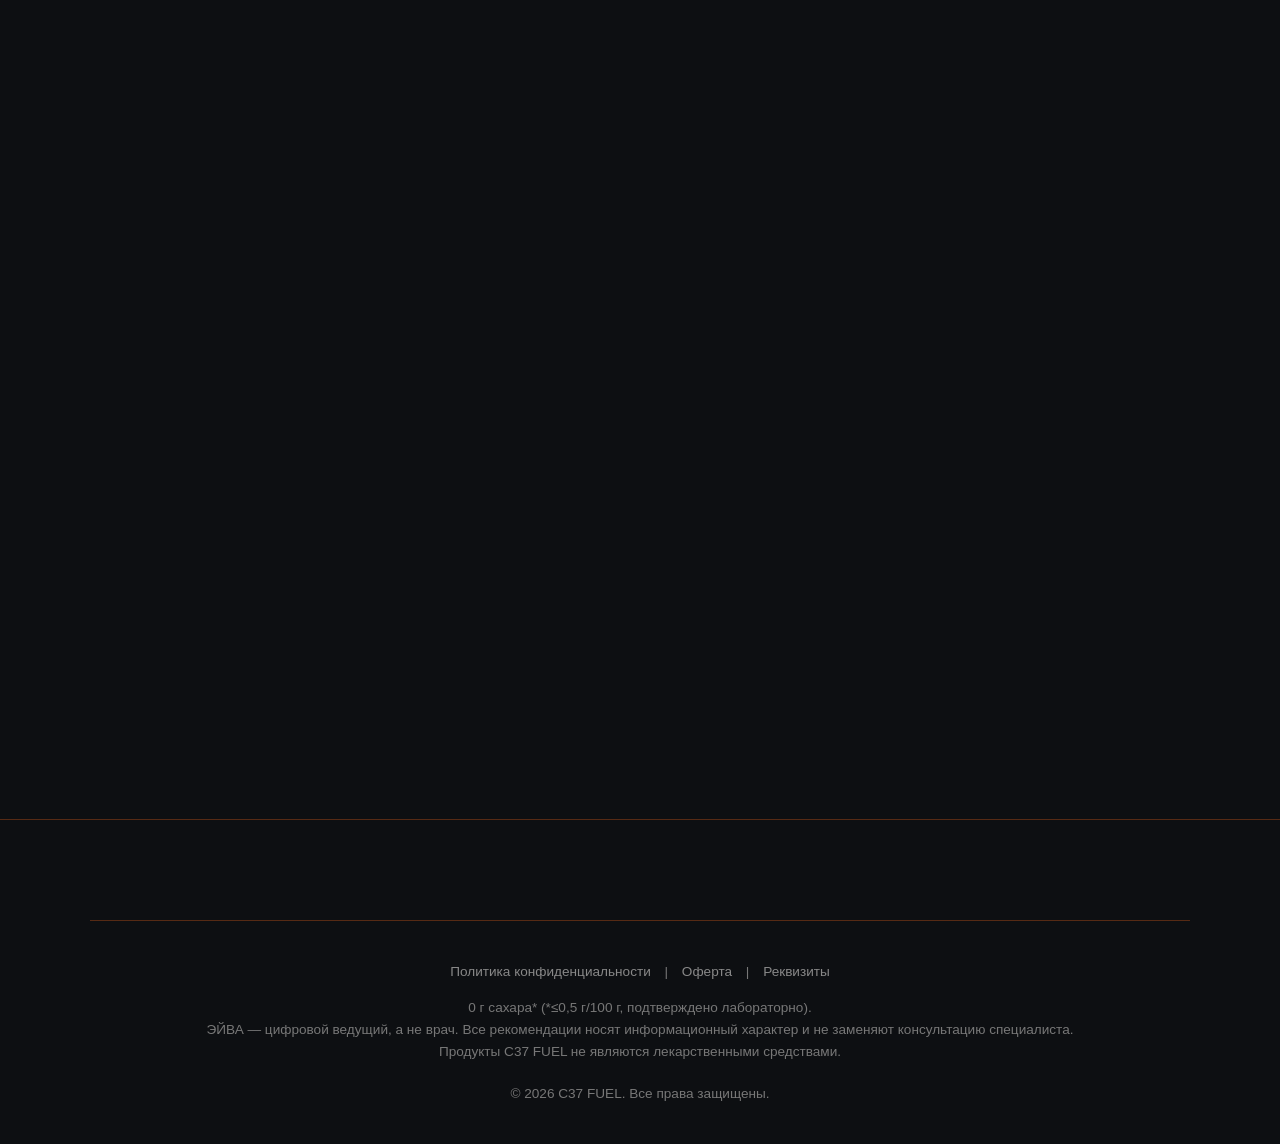
==== commit 4247f875: "Update index.html" ====
--- a/index.html
+++ b/index.html
@@ -186,7 +186,7 @@
         <h2 class="reveal">Или просто купи батончик</h2>
         <p class="products-sub reveal">Без подписки и доступа к ЭЙВЕ. Просто чистое топливо.</p>
         <div class="products-grid">
-            <!-- Батончики -->
+            <!-- 1. Протеин База -->
             <div class="product-card reveal">
                 <div class="product-img"><img src="bar_protein.jpg" alt="Протеин База" onclick="openImage(this.src)" onerror="this.src='https://placehold.co/250x250/1E2226/FF6B1A?text=Фото'"></div>
                 <div class="product-info">
@@ -196,6 +196,8 @@
                     <button class="btn-small" onclick="addToCart('Протеин База', 170)">В корзину</button>
                 </div>
             </div>
+            
+            <!-- 2. Энергия Дисциплины -->
             <div class="product-card reveal">
                 <div class="product-img"><img src="bar_energy.jpg" alt="Энергия Дисциплины" onclick="openImage(this.src)" onerror="this.src='https://placehold.co/250x250/1E2226/FF6B1A?text=Фото'"></div>
                 <div class="product-info">
@@ -205,6 +207,8 @@
                     <button class="btn-small" onclick="addToCart('Энергия Дисциплины', 170)">В корзину</button>
                 </div>
             </div>
+            
+            <!-- 3. База Лимитированная -->
             <div class="product-card reveal">
                 <div class="product-img"><img src="bar_limited.jpg" alt="База Лимитированная" onclick="openImage(this.src)" onerror="this.src='https://placehold.co/250x250/1E2226/FF6B1A?text=Фото'"></div>
                 <div class="product-info">
@@ -214,6 +218,8 @@
                     <button class="btn-small" onclick="addToCart('База Лимитированная', 220)">В корзину</button>
                 </div>
             </div>
+            
+            <!-- 4. Восстановление -->
             <div class="product-card reveal">
                 <div class="product-img"><img src="bar_recovery.jpg" alt="Восстановление" onclick="openImage(this.src)" onerror="this.src='https://placehold.co/250x250/1E2226/FF6B1A?text=Фото'"></div>
                 <div class="product-info">
@@ -221,33 +227,6 @@
                     <p>Магний, электролиты</p>
                     <div class="price">170 ₽</div>
                     <button class="btn-small" onclick="addToCart('Восстановление', 170)">В корзину</button>
-                </div>
-            </div>
-            <div class="product-card reveal">
-                <div class="product-img"><img src="bar_omega.jpg" alt="Омега Буст" onclick="openImage(this.src)" onerror="this.src='https://placehold.co/250x250/1E2226/FF6B1A?text=Фото'"></div>
-                <div class="product-info">
-                    <h4>Омега Буст</h4>
-                    <p>Омега-3, клетчатка</p>
-                    <div class="price">170 ₽</div>
-                    <button class="btn-small" onclick="addToCart('Омега Буст', 170)">В корзину</button>
-                </div>
-            </div>
-            <div class="product-card reveal">
-                <div class="product-img"><img src="bar_collagen.jpg" alt="Коллаген Лайт" onclick="openImage(this.src)" onerror="this.src='https://placehold.co/250x250/1E2226/FF6B1A?text=Фото'"></div>
-                <div class="product-info">
-                    <h4>Коллаген Лайт</h4>
-                    <p>5 г коллагена, ягоды</p>
-                    <div class="price">220 ₽</div>
-                    <button class="btn-small" onclick="addToCart('Коллаген Лайт', 220)">В корзину</button>
-                </div>
-            </div>
-            <div class="product-card reveal">
-                <div class="product-img"><img src="bar_extreme.jpg" alt="Экстрим" onclick="openImage(this.src)" onerror="this.src='https://placehold.co/250x250/1E2226/FF6B1A?text=Фото'"></div>
-                <div class="product-info">
-                    <h4>Экстрим</h4>
-                    <p>0 сахара, чистый состав</p>
-                    <div class="price">220 ₽</div>
-                    <button class="btn-small" onclick="addToCart('Экстрим', 220)">В корзину</button>
                 </div>
             </div>
         </div>
